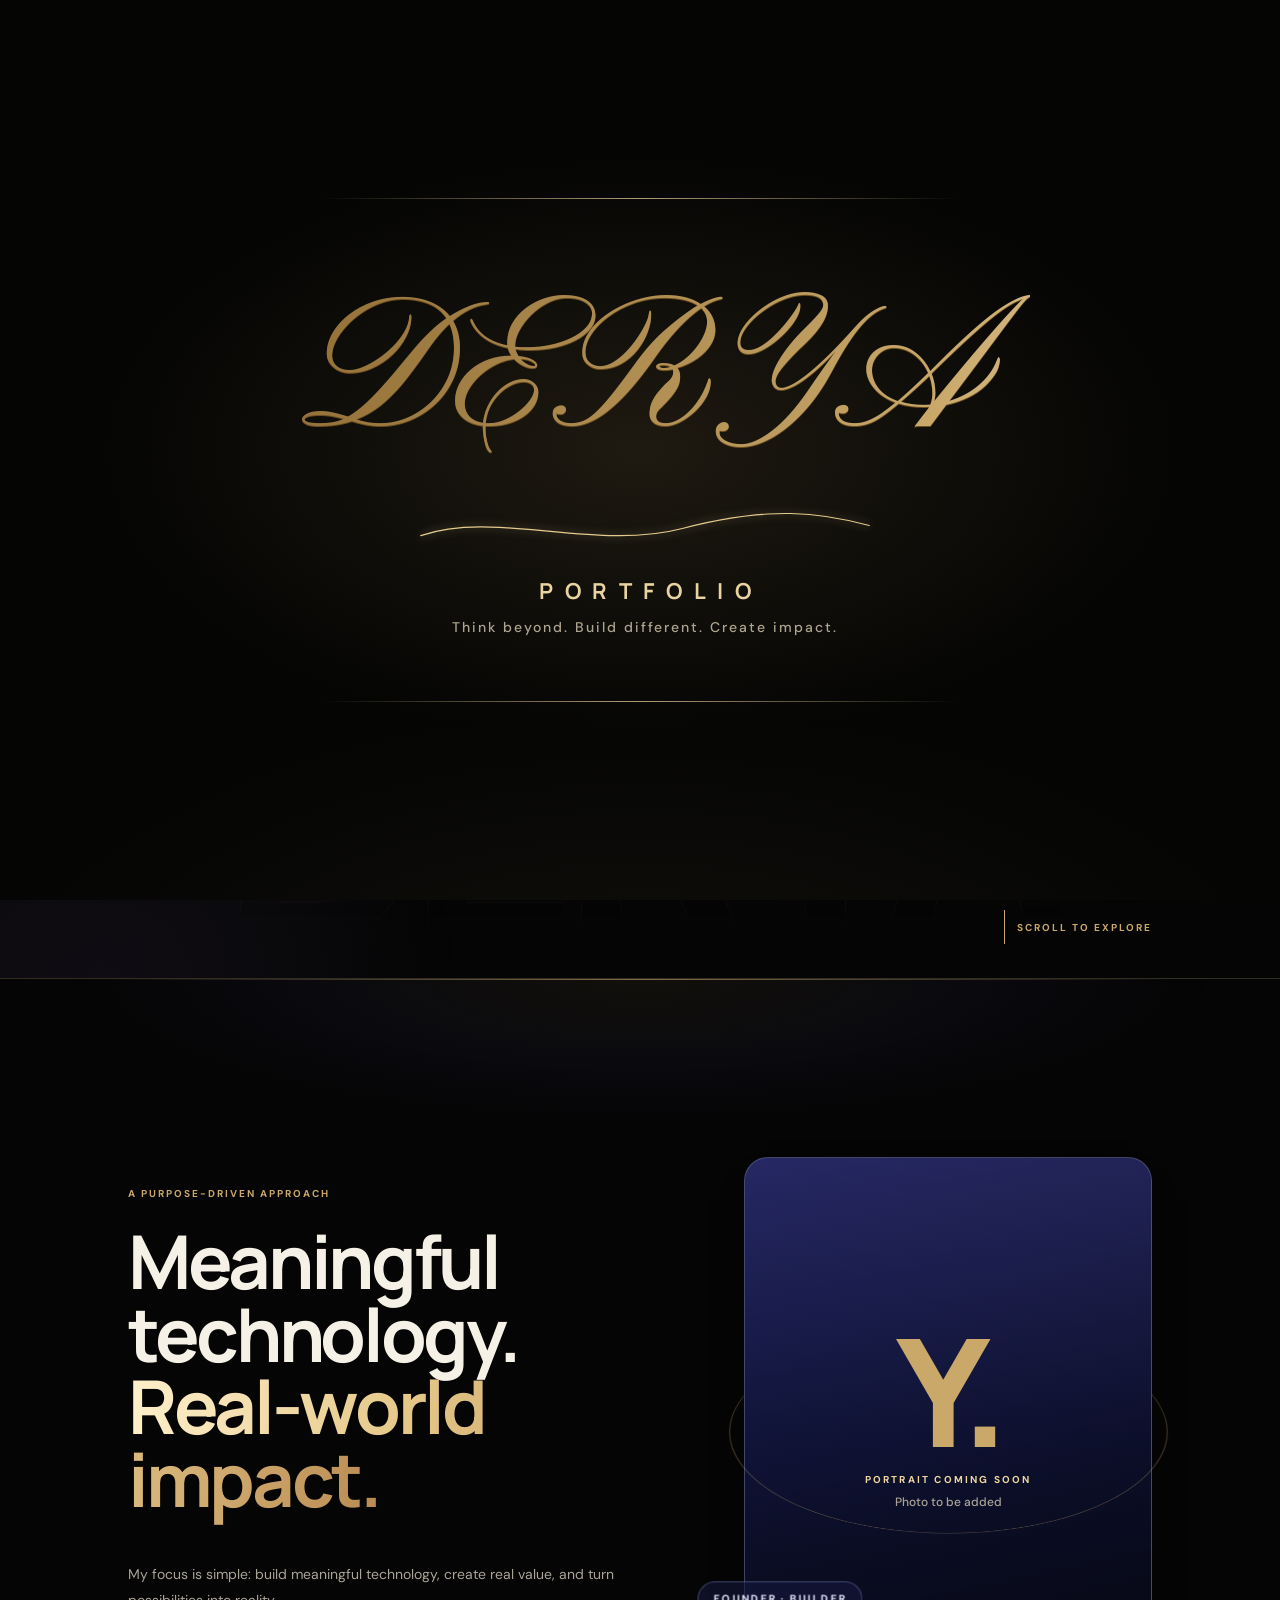
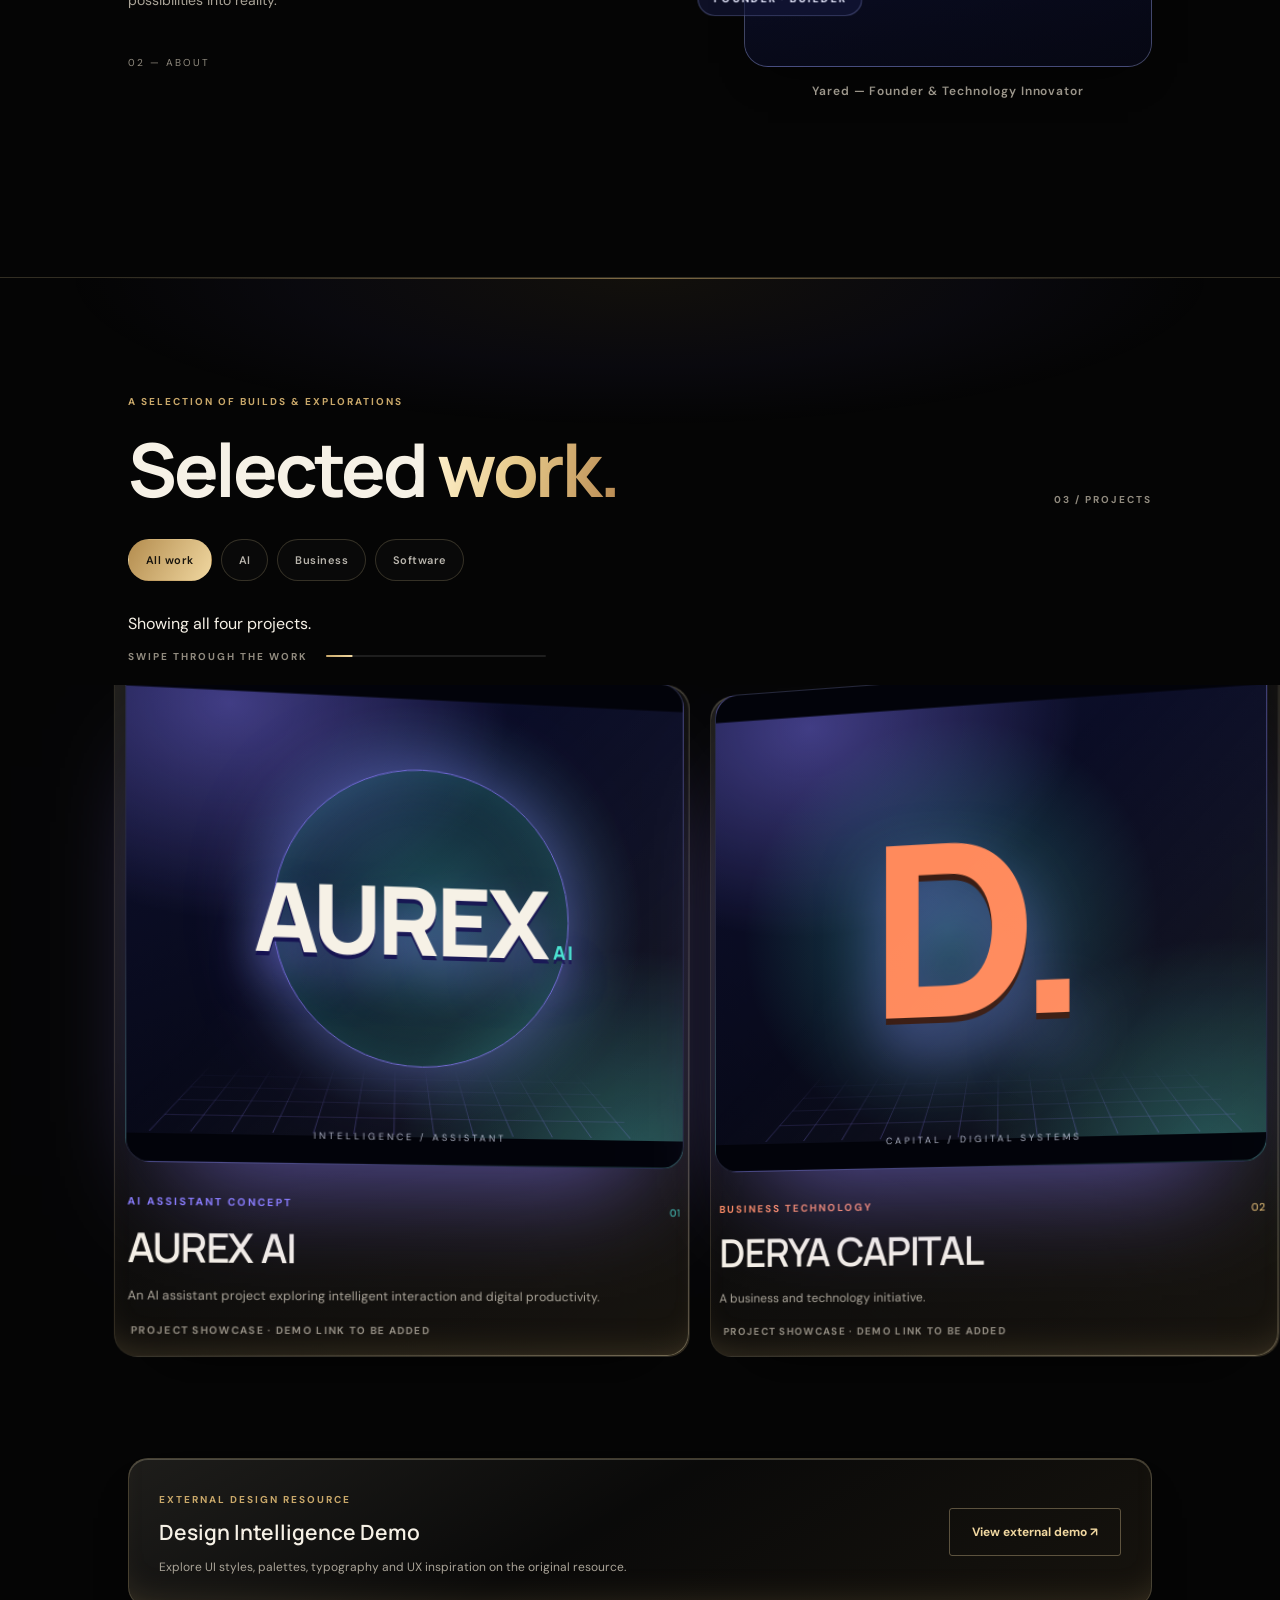
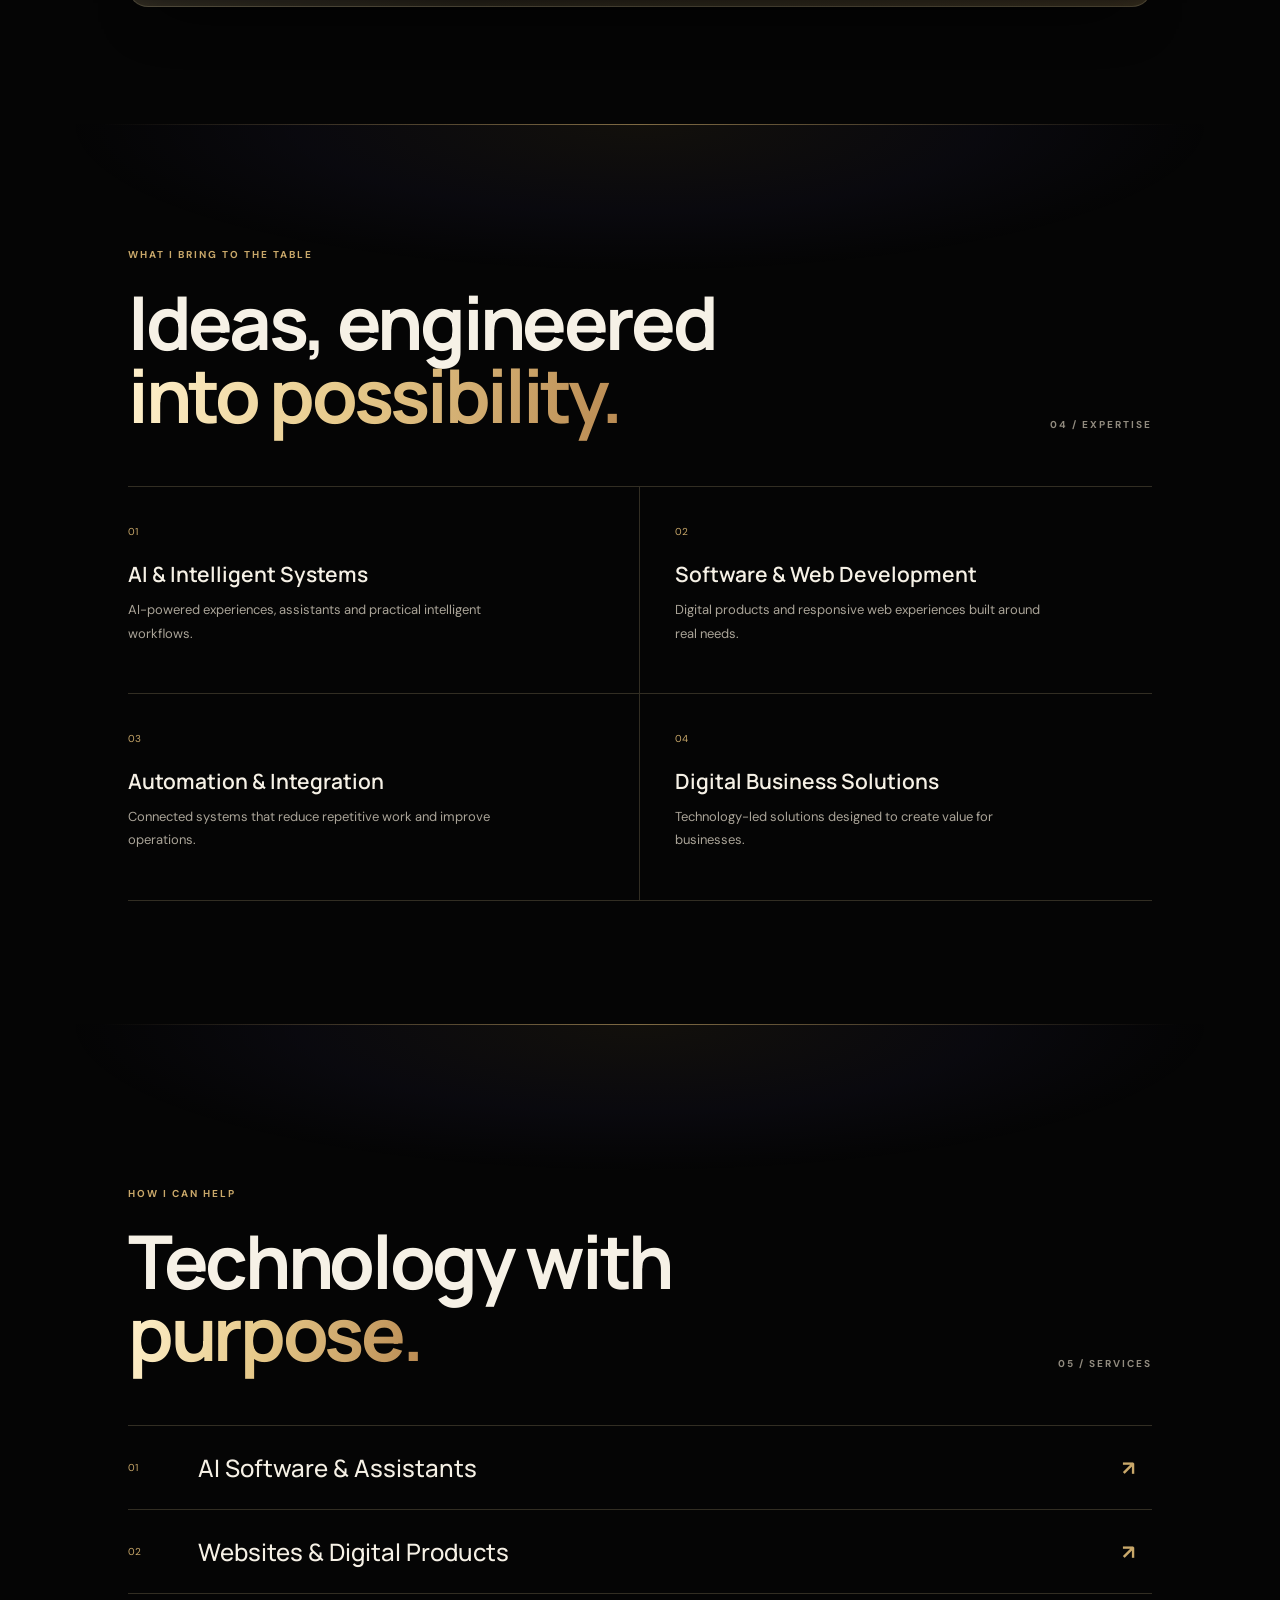
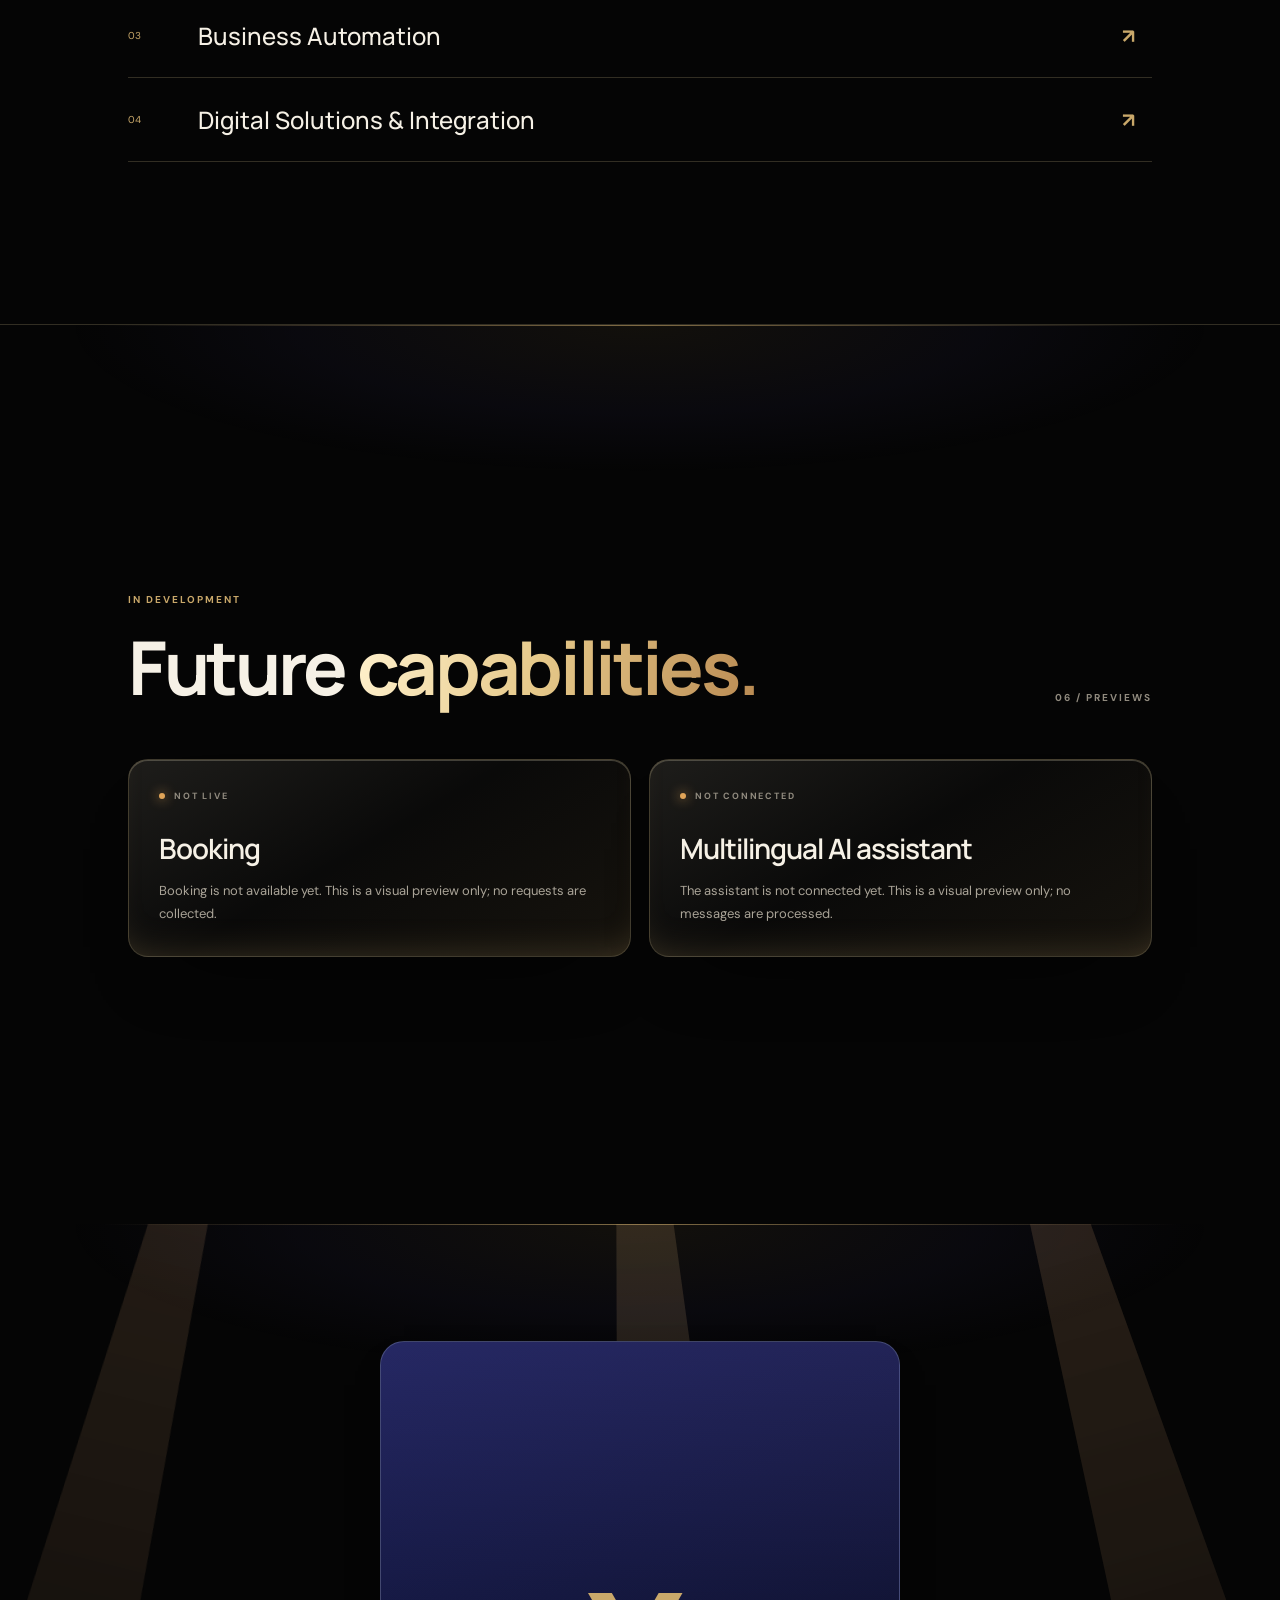
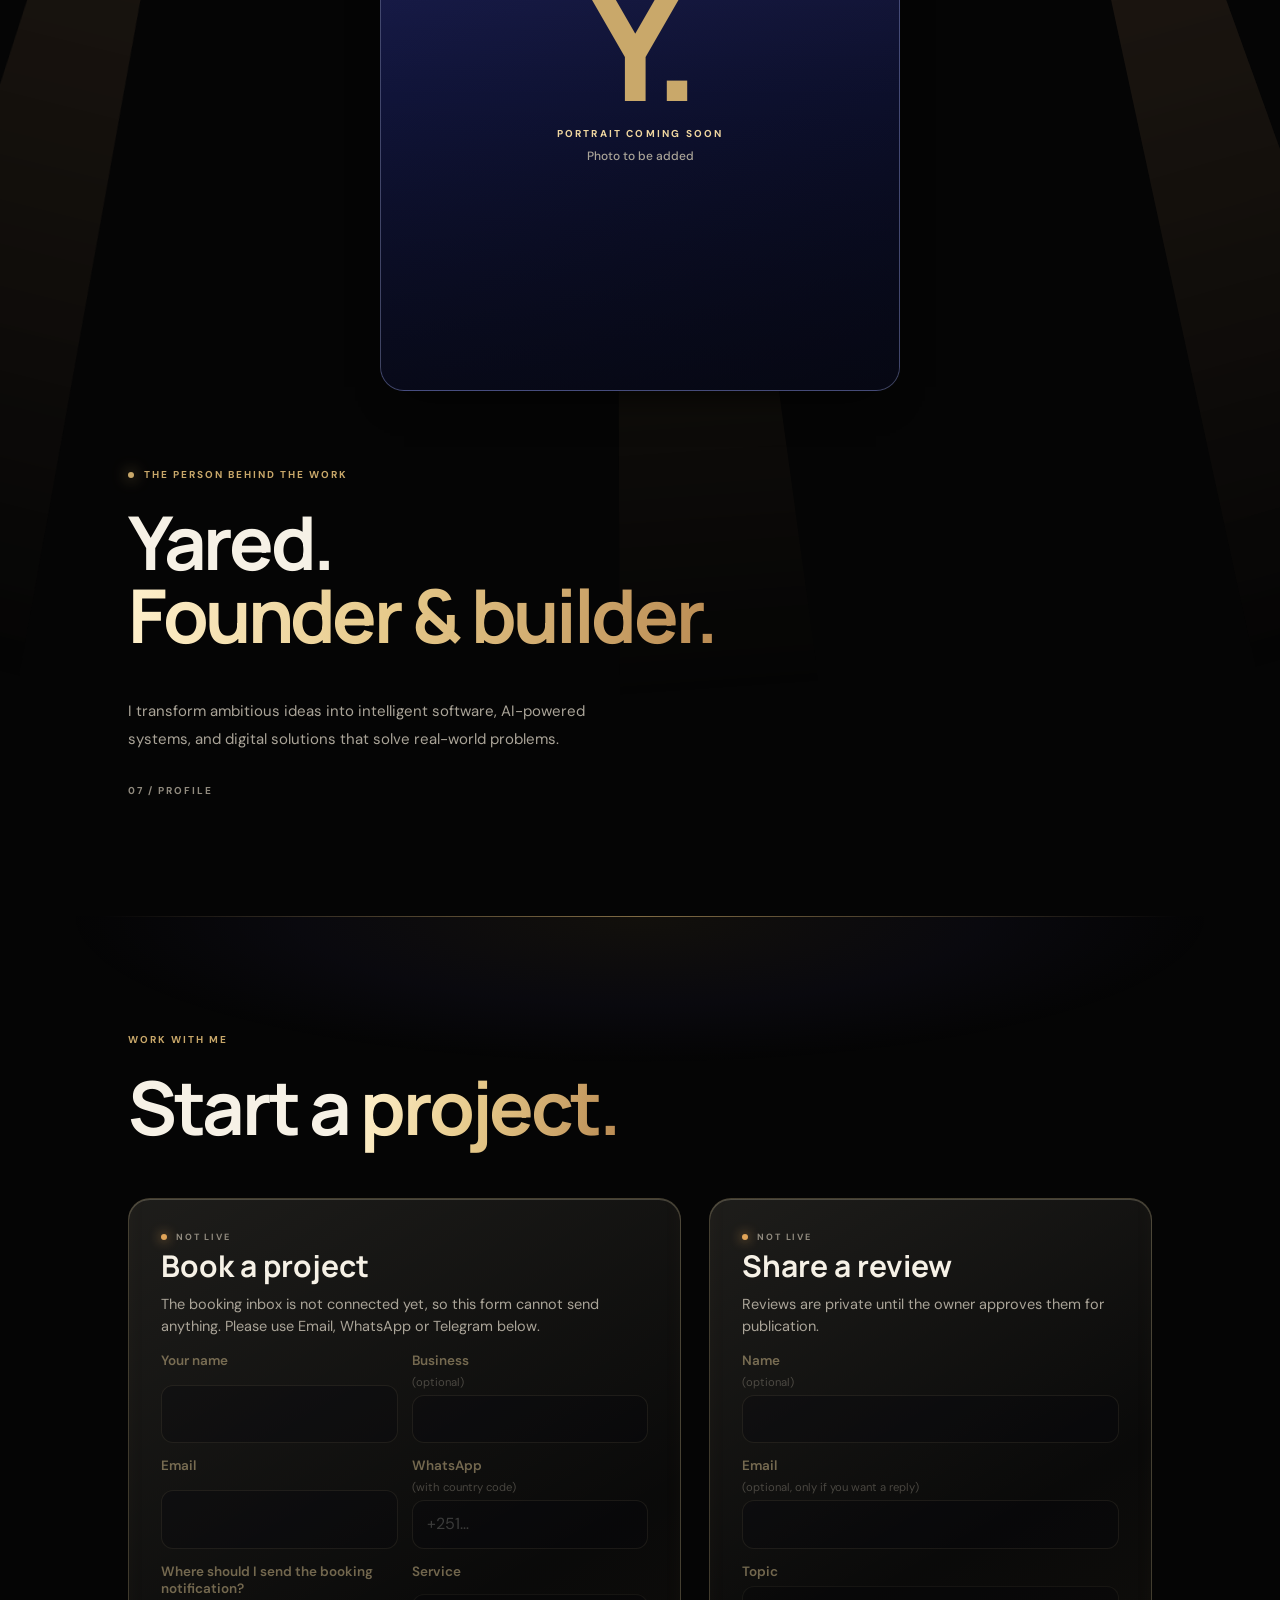
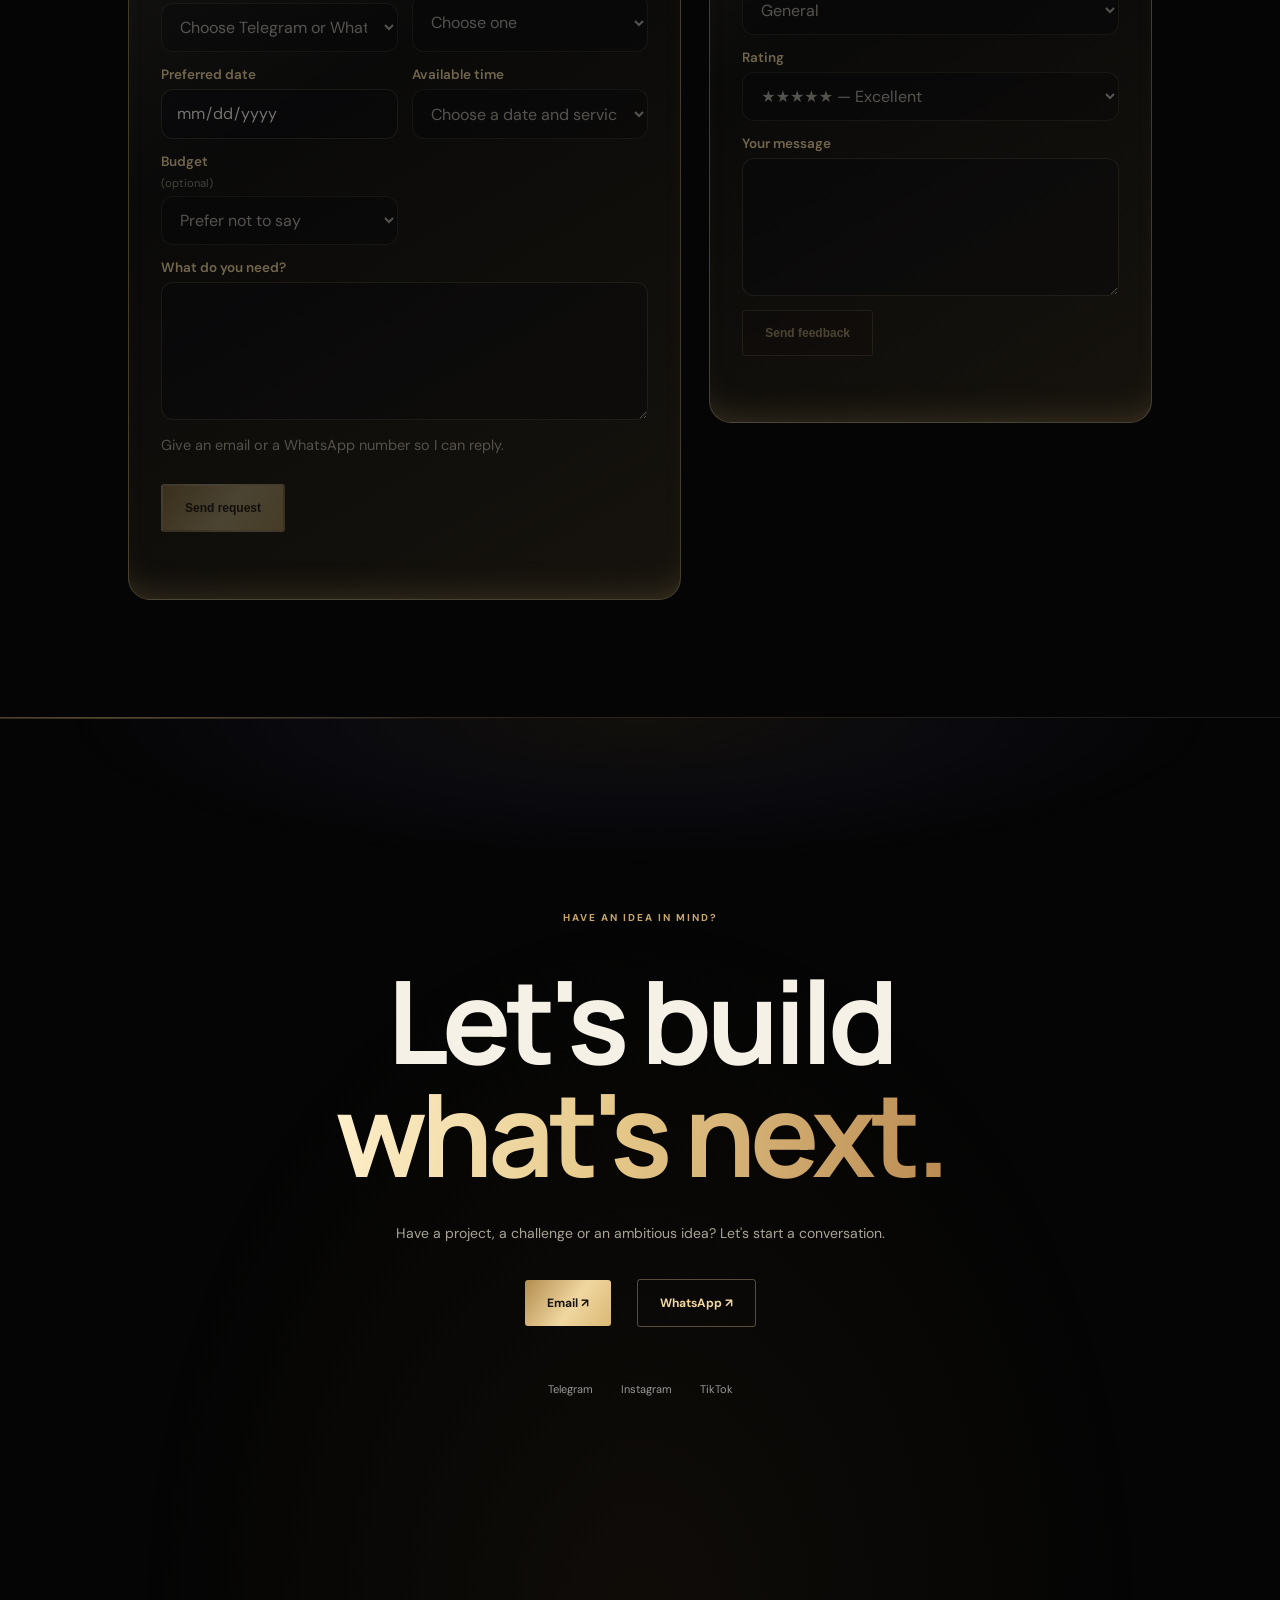
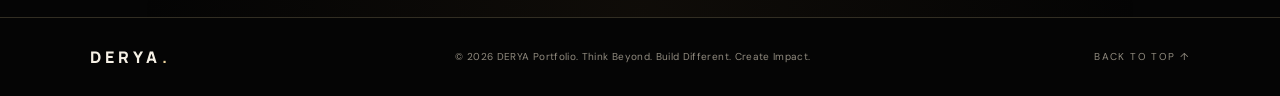
==== index.html @ 965686f6 "Add appointment date, available slot and review rating fields" ====
<!doctype html>
<html lang="en">
<head>
  <meta charset="utf-8"><meta name="viewport" content="width=device-width,initial-scale=1">
  <meta name="theme-color" content="#050504">
  <meta name="application-name" content="DERYA Portfolio"><meta name="apple-mobile-web-app-title" content="DERYA Portfolio">
  <meta name="color-scheme" content="dark">
  <meta property="og:type" content="website">
  <meta property="og:title" content="DERYA Portfolio"><meta property="og:site_name" content="DERYA Portfolio">
  <meta property="og:description" content="Building intelligent software, AI-powered systems and digital solutions.">
  <link rel="icon" href="data:image/svg+xml,%3Csvg xmlns='http://www.w3.org/2000/svg' viewBox='0 0 64 64'%3E%3Crect width='64' height='64' rx='12' fill='%2305060d'/%3E%3Ctext x='32' y='47' font-family='Georgia,serif' font-size='44' font-weight='700' text-anchor='middle' fill='%23c9a86a'%3ED%3C/text%3E%3C/svg%3E">
  <script>try{if(sessionStorage.getItem('yared-intro')==='1')document.documentElement.classList.add('intro-seen')}catch(e){}</script>
  <!-- Stage 7 intro: plays once per session, never under reduced motion, always removed by a 9.5s failsafe -->
  <script>try{var r=document.documentElement;if(!matchMedia('(prefers-reduced-motion: reduce)').matches&&sessionStorage.getItem('derya-s7-intro')!=='1'){r.classList.add('s7-intro');setTimeout(function(){r.classList.remove('s7-intro')},9500)}}catch(e){}</script>
  <script src="cms-boot.js"></script>
  <noscript><style>.s7-intro-el{display:none!important}html.s7-intro{overflow:auto!important}</style></noscript>
  <meta name="description" content="DERYA Portfolio — Founder & Technology Innovator. Building intelligent software, AI-powered systems and digital solutions.">
  <title>DERYA Portfolio</title>
  <link rel="preload" href="assets/fonts/pinyon-script-latin-400.woff2" as="font" type="font/woff2" crossorigin>
  <link rel="preconnect" href="https://fonts.googleapis.com"><link rel="preconnect" href="https://fonts.gstatic.com" crossorigin>
  <link href="https://fonts.googleapis.com/css2?family=DM+Sans:wght@400;500;600;700&family=Manrope:wght@400;500;600;700;800&display=swap" rel="stylesheet">
  <link rel="stylesheet" href="styles.css">
  <link rel="stylesheet" href="cinematic.css">
  <link rel="stylesheet" href="capabilities.css">
  <link rel="stylesheet" href="stage5.css">
  <link rel="stylesheet" href="stage6.css">
  <link rel="stylesheet" href="stage7.css">
  <link rel="stylesheet" href="stage8.css">
  <link rel="stylesheet" href="journey.css">
  <link rel="stylesheet" href="signature.css">
  <link rel="stylesheet" href="luxe-mobile.css">
</head>
<body>
  <a class="skip-link" href="#main">Skip to content</a>

  <!-- Signature intro (built and driven by stage7.js; styled in signature.css). Shows the DERYA name only. No visible controls. -->
  <div class="s7-intro-el" id="s7-intro" role="region" aria-label="DERYA Portfolio. Think beyond. Build different. Create impact." translate="no">
    <div class="sig-stage" aria-hidden="true">
      <i class="sig-rule sig-rule-top"></i>
      <p class="sig-name"><span>DERYA</span></p>
      <svg class="sig-flourish" viewBox="0 0 640 70" focusable="false"><path d="M8 44 C110 8 250 66 372 34 S566 12 632 30"></path></svg>
      <p class="sig-brand">PORTFOLIO</p>
      <p class="sig-tag">Think beyond. Build different. Create impact.</p>
      <i class="sig-rule sig-rule-bottom"></i>
    </div>
  </div>

  <div class="s7-ambient" aria-hidden="true"></div>
  <div class="ambient ambient-one"></div><div class="ambient ambient-two"></div>

  <div class="s7-rail" role="navigation" aria-label="Scenes">
    <a href="#home" data-scene="home"><span>Cover</span></a>
    <a href="#about" data-scene="about"><span>Introduction</span></a>
    <a href="#work" data-scene="work"><span>Selected work</span></a>
    <a href="#expertise" data-scene="expertise"><span>Capabilities</span></a>
    <a href="#profile" data-scene="profile"><span>Profile</span></a>
    <a href="#contact" data-scene="contact"><span>Contact</span></a>
  </div>

  <header class="topbar"><a class="wordmark" href="#home" aria-label="DERYA Portfolio home" translate="no">DERYA<span>.</span></a><nav id="nav"><a href="#about">About</a><a href="#work">Selected work</a><a href="#expertise">Expertise</a><a href="#services">Services</a></nav><a class="nav-cta" href="#contact">Let's talk <span>↗</span></a><button class="menu-toggle" id="menuToggle" aria-label="Toggle navigation" aria-expanded="false" aria-controls="nav">☰</button></header>
  <main id="main" tabindex="-1">

    <!-- Scene 1: cover -->
    <section class="hero section" id="home" data-scene="home">
      <div class="s7-hero-fx" aria-hidden="true">
        <div class="s7-bigword">DERYA</div>
        <div class="s7-obj o-cube"><div class="s7-cube"><i></i><i></i><i></i><i></i><i></i><i></i></div></div>
        <div class="s7-obj o-orb"><span></span></div>
        <div class="s7-obj o-torus"><div class="s7-torus"><b></b><b></b></div></div>
        <div class="s7-obj o-shard"><span></span></div>
        <div class="s7-obj o-slab"><span><em></em><em></em><em></em></span></div>
      </div>
      <div class="hero-copy"><p class="eyebrow"><i></i> <span data-cms="hero.eyebrow">INDEPENDENT TECHNOLOGY FOUNDER</span></p><h1><span data-cms="hero.line1">I BUILD THE FUTURE</span><br><span data-cms="hero.line2">THROUGH</span> <em data-cms="hero.line2_em">TECHNOLOGY.</em></h1><p class="hero-intro" data-cms="hero.intro">Founder, AI Software Developer, and Technology Innovator.</p><p class="hero-body" data-cms="hero.body">I transform ambitious ideas into intelligent software, AI-powered systems, and digital solutions that solve real-world problems.</p><div class="hero-actions"><a class="button button-gold" href="#work">Explore my work <span>↗</span></a><a class="text-link" href="#about">Discover my story <span>↓</span></a></div><div class="hero-signature" data-cms="hero.signature">THINK BEYOND. BUILD DIFFERENT. CREATE IMPACT.</div></div>
      <div class="portrait-wrap"><div class="portrait-orbit orbit-a"></div><div class="portrait-orbit orbit-b"></div><div class="portrait-orbit orbit-c" aria-hidden="true"></div><span class="depth-chip chip-b" aria-hidden="true">CREATE IMPACT.</span><div class="portrait-frame"><img data-cms-src="media.portrait_hero" src="assets/yared-portrait.jpg" alt="Portrait of Yared" width="800" height="1000" decoding="async" fetchpriority="high" onerror="this.style.display='none';this.parentElement.classList.add('portrait-pending')"><div class="portrait-placeholder"><span>Y.</span><small>PORTRAIT COMING SOON</small></div><div class="portrait-overlay"></div></div><span class="depth-chip chip-a" aria-hidden="true">BUILD DIFFERENT.</span><div class="portrait-label"><span>01 / THE FOUNDER</span><b>YARED</b></div><div class="floating-note">IDEAS INTO<br><strong>REALITY.</strong></div></div>
      <a class="scroll-cue" href="#about"><span></span> SCROLL TO EXPLORE</a>
    </section>

    <!-- Scene 2: personal introduction with portrait -->
    <section class="statement section s7-about" id="about" data-scene="about">
      <div class="s7-about-copy">
        <p class="eyebrow" data-cms="about.eyebrow">A PURPOSE-DRIVEN APPROACH</p><h2><span data-cms="about.heading">Meaningful technology.</span><br><em data-cms="about.heading_em">Real-world impact.</em></h2><div class="statement-bottom"><p data-cms="about.body">My focus is simple: build meaningful technology, create real value, and turn possibilities into reality.</p><span>02 — ABOUT</span></div>
      </div>
      <figure class="s7-figure s7-fig-b" data-s7-figure>
        <div class="s7-fig-stage">
          <span class="s7-fig-ring r1" aria-hidden="true"></span><span class="s7-fig-ring r2" aria-hidden="true"></span>
          <div class="s7-fig-card">
            <img data-cms-src="media.portrait_about" src="assets/yared-portrait.jpg" alt="Portrait of Yared" width="800" height="1000" loading="lazy" decoding="async" onerror="this.style.display='none';this.parentElement.classList.add('is-pending')">
            <div class="s7-pending"><b>Y.</b><small>PORTRAIT COMING SOON</small><span>Photo to be added</span></div>
            <i class="s7-sheen" aria-hidden="true"></i>
          </div>
          <span class="s7-fig-tag" aria-hidden="true">FOUNDER · BUILDER</span>
        </div>
        <figcaption>Yared — Founder &amp; Technology Innovator</figcaption>
      </figure>
    </section>

    <!-- Scenes 3 and 4: selected work as a cinematic reel -->
    <section class="work section" id="work" data-scene="work"><div class="section-heading"><div><p class="eyebrow">A SELECTION OF BUILDS & EXPLORATIONS</p><h2>Selected <em>work.</em></h2></div><span class="section-index">03 / PROJECTS</span></div>
    <div class="project-filters" role="group" aria-label="Filter projects" hidden>
      <button type="button" data-project-filter="all" aria-pressed="true">All work</button>
      <button type="button" data-project-filter="ai" aria-pressed="false">AI</button>
      <button type="button" data-project-filter="business" aria-pressed="false">Business</button>
      <button type="button" data-project-filter="software" aria-pressed="false">Software</button>
    </div>
    <p class="visually-hidden" id="project-filter-status" aria-live="polite">Showing all four projects.</p>
    <div class="s7-reel" id="s7-reel">
      <div class="s7-reel-sticky">
        <div class="s7-reel-meta" aria-hidden="true"><span class="s7-reel-hint"></span><span class="s7-reel-bar"><i></i></span></div>
        <div class="project-grid s7-reel-track">
      <article class="project-card project-featured" data-project-category="ai" data-accent="aurex" data-slug="aurex-ai"><div class="project-art art-aurex"><span class="s7-plane p1" aria-hidden="true"></span><span class="s7-plane p2" aria-hidden="true"></span><span class="art-orb"></span><span class="art-word">AUREX<span>AI</span></span><small>INTELLIGENCE / ASSISTANT</small></div><div class="project-meta"><div><span class="project-type">AI ASSISTANT CONCEPT</span><h3>AUREX AI</h3><p>An AI assistant project exploring intelligent interaction and digital productivity.</p></div><span class="project-number">01</span></div><span class="status-note">PROJECT SHOWCASE · DEMO LINK TO BE ADDED</span></article>
      <article class="project-card" data-project-category="business" data-accent="derya" data-slug="derya-capital"><div class="project-art art-derya"><span class="s7-plane p1" aria-hidden="true"></span><span class="s7-plane p2" aria-hidden="true"></span><span class="art-symbol">D.</span><small>CAPITAL / DIGITAL SYSTEMS</small></div><div class="project-meta"><div><span class="project-type">BUSINESS TECHNOLOGY</span><h3>DERYA CAPITAL</h3><p>A business and technology initiative.</p></div><span class="project-number">02</span></div><span class="status-note">PROJECT SHOWCASE · DEMO LINK TO BE ADDED</span></article>
      <article class="project-card" data-project-category="software" data-accent="rent" data-slug="rent-manager"><div class="project-art art-rent"><span class="s7-plane p1" aria-hidden="true"></span><span class="s7-plane p2" aria-hidden="true"></span><span class="rent-window">RENT<br><b>MANAGER</b><i>PROPERTY OPERATIONS</i></span></div><div class="project-meta"><div><span class="project-type">MANAGEMENT SOFTWARE</span><h3>Rent Manager</h3><p>A property-management software project.</p></div><span class="project-number">03</span></div><span class="status-note">PROJECT SHOWCASE · DEMO LINK TO BE ADDED</span></article>
      <article class="project-card" data-project-category="ai" data-accent="pulse" data-slug="derya-pulse-ai"><div class="project-art art-pulse"><span class="s7-plane p1" aria-hidden="true"></span><span class="s7-plane p2" aria-hidden="true"></span><span class="pulse-line">⌁</span><small>MARKET / ANALYTICS</small></div><div class="project-meta"><div><span class="project-type">TRADING TECHNOLOGY</span><h3>DERYA PULSE AI</h3><p>An AI-assisted trading technology project.</p></div><span class="project-number">04</span></div><span class="status-note">PROJECT SHOWCASE · DEMO LINK TO BE ADDED</span></article>
        </div>
      </div>
    </div>
    <div class="external-demo"><div><span class="project-type">EXTERNAL DESIGN RESOURCE</span><h3>Design Intelligence Demo</h3><p>Explore UI styles, palettes, typography and UX inspiration on the original resource.</p></div><a class="button button-outline" href="https://www.uupm.cc/#styles" target="_blank" rel="noopener noreferrer">View external demo ↗</a></div></section>

    <!-- Scene 5: technology and capabilities -->
    <section class="expertise section" id="expertise" data-scene="expertise"><div class="section-heading"><div><p class="eyebrow">WHAT I BRING TO THE TABLE</p><h2>Ideas, engineered<br><em>into possibility.</em></h2></div><span class="section-index">04 / EXPERTISE</span></div><div class="expertise-grid"><article><span>01</span><h3 data-cms="expertise.1_title">AI & Intelligent Systems</h3><p data-cms="expertise.1_desc">AI-powered experiences, assistants and practical intelligent workflows.</p></article><article><span>02</span><h3 data-cms="expertise.2_title">Software & Web Development</h3><p data-cms="expertise.2_desc">Digital products and responsive web experiences built around real needs.</p></article><article><span>03</span><h3 data-cms="expertise.3_title">Automation & Integration</h3><p data-cms="expertise.3_desc">Connected systems that reduce repetitive work and improve operations.</p></article><article><span>04</span><h3 data-cms="expertise.4_title">Digital Business Solutions</h3><p data-cms="expertise.4_desc">Technology-led solutions designed to create value for businesses.</p></article></div></section>
    <section class="services section" id="services" data-scene="services"><div class="section-heading"><div><p class="eyebrow">HOW I CAN HELP</p><h2>Technology with<br><em>purpose.</em></h2></div><span class="section-index">05 / SERVICES</span></div><div class="service-list"><div><span>01</span><h3 data-cms="services.1_title">AI Software & Assistants</h3><p class="s8-service-desc" data-cms="services.1_desc" hidden></p><b>↗</b></div><div><span>02</span><h3 data-cms="services.2_title">Websites & Digital Products</h3><p class="s8-service-desc" data-cms="services.2_desc" hidden></p><b>↗</b></div><div><span>03</span><h3 data-cms="services.3_title">Business Automation</h3><p class="s8-service-desc" data-cms="services.3_desc" hidden></p><b>↗</b></div><div><span>04</span><h3 data-cms="services.4_title">Digital Solutions & Integration</h3><p class="s8-service-desc" data-cms="services.4_desc" hidden></p><b>↗</b></div></div></section>
    <section class="capability-previews section" aria-labelledby="capability-heading" data-scene="previews">
      <div class="section-heading">
        <div><p class="eyebrow">IN DEVELOPMENT</p><h2 id="capability-heading">Future <em>capabilities.</em></h2></div>
        <span class="section-index">06 / PREVIEWS</span>
      </div>
      <div class="capability-grid">
        <article class="capability-card" aria-labelledby="booking-preview-title">
          <p class="capability-status"><span aria-hidden="true"></span> NOT LIVE</p>
          <h3 id="booking-preview-title">Booking</h3>
          <p>Booking is not available yet. This is a visual preview only; no requests are collected.</p>
        </article>
        <article class="capability-card" aria-labelledby="assistant-preview-title">
          <p class="capability-status"><span aria-hidden="true"></span> NOT CONNECTED</p>
          <h3 id="assistant-preview-title">Multilingual AI assistant</h3>
          <p>The assistant is not connected yet. This is a visual preview only; no messages are processed.</p>
        </article>
      </div>
    </section>

    <!-- Scene 6: profile scene -->
    <section class="s7-profile section" id="profile" aria-labelledby="profile-heading" data-scene="profile">
      <div class="s7-profile-bg" aria-hidden="true"><span class="s7-beam b1"></span><span class="s7-beam b2"></span><span class="s7-beam b3"></span></div>
      <figure class="s7-figure s7-fig-c" data-s7-figure>
        <div class="s7-fig-stage">
          <div class="s7-fig-card">
            <img data-cms-src="media.portrait_profile" src="assets/yared-portrait.jpg" alt="Portrait of Yared" width="800" height="1000" loading="lazy" decoding="async" onerror="this.style.display='none';this.parentElement.classList.add('is-pending')">
            <div class="s7-pending"><b>Y.</b><small>PORTRAIT COMING SOON</small><span>Photo to be added</span></div>
            <i class="s7-sheen" aria-hidden="true"></i>
          </div>
        </div>
      </figure>
      <div class="s7-profile-copy">
        <p class="eyebrow"><i></i> <span data-cms="profile.eyebrow">THE PERSON BEHIND THE WORK</span></p>
        <h2 id="profile-heading"><span data-cms="profile.heading">Yared.</span><br><em data-cms="profile.heading_em">Founder &amp; builder.</em></h2>
        <p data-cms="profile.body">I transform ambitious ideas into intelligent software, AI-powered systems, and digital solutions that solve real-world problems.</p>
        <span class="section-index">07 / PROFILE</span>
      </div>
    </section>

    <!-- Booking + private feedback. Forms stay disabled and labelled NOT LIVE until config.js is filled in and the
         functions answer a health check (cms-public.js). They never claim anything the server has not confirmed. -->
    <section class="s8-forms section" id="book" aria-labelledby="s8-book-title">
      <div class="section-heading"><div><p class="eyebrow">WORK WITH ME</p><h2 id="s8-book-title">Start a <em>project.</em></h2></div></div>
      <div class="s8-grid">
        <form class="s8-card" id="s8-booking" novalidate aria-labelledby="s8-booking-h">
          <p class="capability-status s8-state" data-s8-state><span aria-hidden="true"></span> NOT LIVE</p>
          <h3 id="s8-booking-h">Book a project</h3>
          <p class="s8-note" data-s8-note>The booking inbox is not connected yet, so this form cannot send anything. Please use Email, WhatsApp or Telegram below.</p>
          <fieldset class="s8-fields" data-s8-fields disabled>
            <label>Your name<input name="name" autocomplete="name" maxlength="100" required></label>
            <label>Business <small>(optional)</small><input name="business" autocomplete="organization" maxlength="120"></label>
            <label>Email<input name="email" type="email" autocomplete="email" maxlength="254" inputmode="email"></label>
            <label>WhatsApp <small>(with country code)</small><input name="whatsapp" type="tel" autocomplete="tel" maxlength="24" placeholder="+251…" inputmode="tel"></label>
            <label>Where should I send the booking notification?<select name="delivery_channel" required>
              <option value="">Choose Telegram or WhatsApp</option><option value="telegram">Telegram — send to my Telegram inbox</option>
              <option value="whatsapp">WhatsApp — send to my WhatsApp inbox</option></select></label>
            <label>Service<select name="service" required>
              <option value="">Choose one</option><option value="website">Website / digital product</option>
              <option value="ai-assistant">AI software / assistant</option><option value="automation">Business automation</option>
              <option value="software">Software / integration</option><option value="other">Something else</option></select></label>
            <label>Preferred date<input name="slot_date" type="date" min="${new Date().toISOString().slice(0,10)}" required></label>
            <label>Available time<select name="slot_id" required><option value="">Choose a date and service first</option></select></label>
            <label>Budget <small>(optional)</small><select name="budget"><option value="">Prefer not to say</option>
              <option value="under-500">Under $500</option><option value="500-1500">$500–1,500</option>
              <option value="1500-5000">$1,500–5,000</option><option value="5000-plus">$5,000+</option><option value="unsure">Not sure yet</option></select></label>
            <label class="s8-wide">What do you need?<textarea name="description" rows="5" maxlength="2000" required></textarea></label>
            <div class="s8-hp" aria-hidden="true"><label>Leave this empty<input name="website" tabindex="-1" autocomplete="off"></label></div>
            <p class="s8-hint s8-wide">Give an email or a WhatsApp number so I can reply.</p>
            <button class="button button-gold s8-submit" type="submit">Send request</button>
          </fieldset>
          <p class="s8-status" role="status" aria-live="polite" data-s8-status></p>
        </form>
        <form class="s8-card" id="s8-feedback" novalidate aria-labelledby="s8-feedback-h">
          <p class="capability-status s8-state" data-s8-state><span aria-hidden="true"></span> NOT LIVE</p>
          <h3 id="s8-feedback-h">Share a review</h3>
          <p class="s8-note" data-s8-note>Reviews are private until the owner approves them for publication.</p>
          <fieldset class="s8-fields" data-s8-fields disabled>
            <label>Name <small>(optional)</small><input name="name" autocomplete="name" maxlength="80"></label>
            <label>Email <small>(optional, only if you want a reply)</small><input name="email" type="email" autocomplete="email" maxlength="254" inputmode="email"></label>
            <label>Topic<select name="category" required><option value="general">General</option><option value="design">Design</option>
              <option value="bug">Something is broken</option><option value="idea">An idea</option><option value="praise">Kind words</option><option value="other">Other</option></select></label>
            <label>Rating<select name="rating" required><option value="5">★★★★★ — Excellent</option><option value="4">★★★★☆ — Very good</option><option value="3">★★★☆☆ — Good</option><option value="2">★★☆☆☆ — Fair</option><option value="1">★☆☆☆☆ — Poor</option></select></label>
            <label class="s8-wide">Your message<textarea name="message" rows="5" maxlength="2000" required></textarea></label>
            <div class="s8-hp" aria-hidden="true"><label>Leave this empty<input name="website" tabindex="-1" autocomplete="off"></label></div>
            <button class="button button-outline s8-submit" type="submit">Send feedback</button>
          </fieldset>
          <p class="s8-status" role="status" aria-live="polite" data-s8-status></p>
        </form>
      </div>
    </section>

    <!-- Scene 7: closing -->
    <section class="contact section" id="contact" data-scene="contact"><p class="eyebrow" data-cms="contact.eyebrow">HAVE AN IDEA IN MIND?</p><h2><span data-cms="contact.heading">Let's build</span><br><em data-cms="contact.heading_em">what's next.</em></h2><p data-cms="contact.body">Have a project, a challenge or an ambitious idea? Let's start a conversation.</p><div class="contact-actions"><a class="button button-gold" href="mailto:yed024691@gmail.com" data-cms-href="contact.email" data-contact="email">Email ↗</a><a class="button button-outline" href="https://wa.me/251902389561" data-cms-href="contact.whatsapp" data-contact="whatsapp" target="_blank" rel="noopener noreferrer">WhatsApp ↗</a></div><div class="social-links"><a href="https://t.me/Deryacapital" data-cms-href="contact.telegram" data-contact="telegram" target="_blank" rel="noopener">Telegram</a><a href="https://instagram.com/Derya_Capital" data-cms-href="contact.instagram" data-contact="instagram" target="_blank" rel="noopener">Instagram</a><a href="https://www.tiktok.com/@derya_capital444" data-cms-href="contact.tiktok" data-contact="tiktok" target="_blank" rel="noopener">TikTok</a></div></section>
  </main>
  <footer><a class="wordmark" href="#home" aria-label="DERYA Portfolio home" translate="no">DERYA<span>.</span></a><span>© <span id="year"></span> <span translate="no">DERYA Portfolio</span>. Think Beyond. Build Different. Create Impact.</span><a href="#home">BACK TO TOP ↑</a></footer>
  <script>window.__S6_PALETTE=[{c:'236,232,255',m:'138,125,255',e:'110,96,255'},{c:'225,255,250',m:'70,227,209',e:'30,170,160'},{c:'255,238,226',m:'255,138,92',e:'220,90,60'}];</script>
  <script src="app.js"></script>
  <script src="cinematic.js"></script>
  <script src="stage5.js"></script>
  <script src="stage6.js"></script>
  <script src="stage7.js"></script>
  <script src="config.js"></script>
  <script src="cms-public.js"></script>
</body></html>
---- styles.css ----
:root{--bg:#08090b;--panel:#101114;--gold:#c9a86a;--gold2:#f0d7a0;--muted:#96969a;--line:rgba(221,190,133,.19);--white:#f4f1eb}*{box-sizing:border-box}html{scroll-behavior:smooth}body{margin:0;background:var(--bg);color:var(--white);font-family:'DM Sans',sans-serif;overflow-x:hidden}a{color:inherit;text-decoration:none}.intro-screen{position:fixed;inset:0;background:#08090b;z-index:20;display:flex;align-items:center;justify-content:center;flex-direction:column;gap:18px;animation:introOut .8s ease 1.8s forwards}.intro-mark{font:800 76px Manrope;color:var(--gold);letter-spacing:-8px}.intro-line{width:120px;height:1px;background:linear-gradient(90deg,transparent,var(--gold),transparent);animation:lineIn 1s ease}.intro-caption,.eyebrow,.section-index,.project-type,.status-note,.scroll-cue{font-size:10px;letter-spacing:2px;color:var(--gold);font-weight:700}.ambient{position:absolute;width:500px;height:500px;border-radius:50%;filter:blur(130px);opacity:.09;pointer-events:none}.ambient-one{background:#a77c39;top:120px;right:-200px}.ambient-two{background:#66508b;top:1300px;left:-250px}.topbar{height:86px;padding:0 7vw;display:flex;align-items:center;justify-content:space-between;border-bottom:1px solid rgba(255,255,255,.07);position:relative;z-index:5;background:rgba(8,9,11,.7);backdrop-filter:blur(18px)}.wordmark{font:800 32px Manrope;letter-spacing:-3px}.wordmark span{color:var(--gold)}nav{display:flex;gap:36px}nav a,.nav-cta,.text-link{font-size:12px;color:#c7c4bd;transition:.25s}nav a:hover,.social-links a:hover{color:var(--gold2)}.nav-cta{border:1px solid var(--line);padding:12px 18px;border-radius:30px}.nav-cta span{color:var(--gold);margin-left:12px}.menu-toggle{display:none;background:none;border:0;color:var(--gold);font-size:23px}.section{padding:125px 10vw;position:relative}.hero{min-height:690px;display:grid;grid-template-columns:1.1fr .9fr;align-items:center;padding-top:90px;padding-bottom:120px}.eyebrow{display:flex;align-items:center;gap:10px}.eyebrow i{width:6px;height:6px;border-radius:50%;background:var(--gold);box-shadow:0 0 15px var(--gold)}h1,h2,h3,p{margin-top:0}h1,h2{font-family:Manrope,sans-serif;letter-spacing:-.065em}h1{font-size:clamp(42px,5.4vw,78px);line-height:1.04;margin:27px 0}.hero h1 em,h2 em{font-style:normal;color:var(--gold2)}.hero-intro{font-size:17px;font-weight:600;line-height:1.6;max-width:520px}.hero-body,.statement-bottom p,.project-meta p,.external-demo p,.contact>p:not(.eyebrow){color:var(--muted);font-size:14px;line-height:1.9;max-width:500px}.hero-actions,.contact-actions{display:flex;align-items:center;gap:26px;margin-top:32px}.button{display:inline-flex;align-items:center;justify-content:center;gap:24px;padding:15px 22px;border-radius:3px;font-size:12px;font-weight:700;transition:transform .25s,background .25s}.button:hover{transform:translateY(-3px)}.button-gold{background:linear-gradient(120deg,#b38b4d,#ead39c);color:#17130c}.button-outline{border:1px solid var(--line);color:var(--gold2)}.text-link span{color:var(--gold);padding-left:10px}.hero-signature{font-size:9px;letter-spacing:2px;color:#777;margin-top:65px}.portrait-wrap{height:510px;position:relative;display:flex;align-items:center;justify-content:center}.portrait-frame{width:min(78%,370px);height:450px;position:relative;border:1px solid rgba(220,190,130,.5);padding:9px;transform:rotate(2deg);background:linear-gradient(145deg,rgba(214,177,111,.2),rgba(255,255,255,.01));box-shadow:0 35px 100px #000}.portrait-frame img{width:100%;height:100%;object-fit:cover;object-position:center 28%;filter:saturate(.78) contrast(1.04)}.portrait-overlay{position:absolute;inset:9px;background:linear-gradient(0deg,rgba(5,6,8,.55),transparent 50%,rgba(211,173,102,.08));pointer-events:none}.portrait-placeholder{display:none;position:absolute;inset:9px;background:radial-gradient(ellipse at 50% 35%,#443a2a,#111214 65%);align-items:center;justify-content:center;flex-direction:column}.portrait-placeholder span{font:800 120px Manrope;color:var(--gold)}.portrait-placeholder small{font-size:9px;letter-spacing:2px;color:#aaa}.portrait-pending .portrait-placeholder{display:flex}.portrait-orbit{position:absolute;border:1px solid var(--line);border-radius:50%;transform:rotate(-25deg)}.orbit-a{width:440px;height:490px}.orbit-b{width:490px;height:410px;transform:rotate(35deg);border-color:rgba(255,255,255,.07)}.portrait-label{position:absolute;bottom:10px;left:3%;display:flex;flex-direction:column;gap:5px}.portrait-label span{font-size:9px;letter-spacing:2px;color:var(--gold)}.portrait-label b{font:700 22px Manrope;letter-spacing:5px}.floating-note{position:absolute;right:0;top:80px;padding:17px 20px;border:1px solid var(--line);background:rgba(15,16,18,.75);backdrop-filter:blur(12px);font-size:10px;letter-spacing:2px;line-height:1.7;color:#aaa}.floating-note strong{color:var(--gold2);font-size:14px}.scroll-cue{position:absolute;bottom:35px;left:10vw;display:flex;align-items:center;gap:12px}.scroll-cue span{height:34px;width:1px;background:var(--gold)}.statement{border-top:1px solid var(--line);border-bottom:1px solid var(--line);background:linear-gradient(100deg,rgba(180,137,69,.07),transparent 55%)}h2{font-size:clamp(40px,5vw,68px);line-height:1.08;margin:25px 0 45px}.statement-bottom{display:flex;align-items:end;justify-content:space-between}.statement-bottom p{max-width:520px}.statement-bottom span,.section-index{font-size:9px;letter-spacing:2px;color:#777}.section-heading{display:flex;align-items:end;justify-content:space-between;margin-bottom:55px}.section-heading h2{margin-bottom:0}.expertise-grid{display:grid;grid-template-columns:repeat(2,1fr);border-top:1px solid var(--line)}.expertise-grid article{padding:32px 30px 35px 0;border-bottom:1px solid var(--line)}.expertise-grid article:nth-child(odd){border-right:1px solid var(--line)}.expertise-grid article:nth-child(even){padding-left:35px}.expertise-grid article>span,.project-number,.service-list>div>span{font-size:10px;color:var(--gold)}.expertise-grid h3,.project-meta h3,.external-demo h3{font:600 21px Manrope;margin:20px 0 10px}.expertise-grid p{color:var(--muted);font-size:13px;line-height:1.8;max-width:380px}.work{background:#0b0c0f}.project-grid{display:grid;grid-template-columns:1fr 1fr;gap:48px 22px}.project-card{min-width:0}.project-art{height:260px;position:relative;overflow:hidden;display:flex;align-items:center;justify-content:center;border:1px solid rgba(255,255,255,.07);background:#121316}.project-art:after{content:"";position:absolute;inset:0;background:linear-gradient(135deg,transparent,rgba(204,169,104,.08));pointer-events:none}.art-aurex{background:radial-gradient(ellipse at 50% 45%,#55452a,#141416 56%,#0b0c0e)}.art-orb{width:140px;height:140px;border-radius:50%;border:1px solid #c7a66a;box-shadow:0 0 55px #b68b4c55,inset 0 0 35px #c7a66a22;position:absolute}.art-word{font:800 49px Manrope;letter-spacing:-4px;z-index:1}.art-word span{color:var(--gold);font-size:18px;letter-spacing:2px;margin-left:7px}.project-art small{position:absolute;bottom:20px;font-size:8px;letter-spacing:3px;color:#b9a37d}.art-derya{background:linear-gradient(145deg,#171719,#272117)}.art-symbol{font:800 100px Manrope;color:var(--gold);letter-spacing:-12px;text-shadow:0 0 50px #b58d4d55}.art-rent{background:linear-gradient(135deg,#17201f,#111416)}.rent-window{border:1px solid #8b9b8c66;padding:28px 40px;font:500 12px Manrope;letter-spacing:5px;color:#b6c6b7;line-height:1.5}.rent-window b{font-size:25px;letter-spacing:1px;color:#e1e9df}.rent-window i{display:block;font:8px 'DM Sans';letter-spacing:2px;margin-top:12px;color:#829185}.art-pulse{background:radial-gradient(ellipse at 50% 60%,#25233c,#101015 65%)}.pulse-line{font:150px Manrope;color:#a99ad9;text-shadow:0 0 45px #9d8bdc88;transform:rotate(-10deg)}.project-meta{display:flex;justify-content:space-between;padding:22px 0 10px}.project-meta h3{margin:8px 0}.project-meta p{font-size:12px;margin-bottom:0;max-width:390px}.project-type{font-size:8px;color:#a99369}.project-number{padding-top:12px}.status-note{font-size:8px;color:#777;letter-spacing:1.3px}.external-demo{margin-top:75px;padding:28px 30px;border:1px solid var(--line);display:flex;align-items:center;justify-content:space-between;background:linear-gradient(100deg,#17140f,#101114)}.external-demo h3{margin:10px 0}.external-demo p{font-size:12px;margin:0}.service-list{border-top:1px solid var(--line)}.service-list>div{display:grid;grid-template-columns:70px 1fr 30px;align-items:center;padding:25px 0;border-bottom:1px solid var(--line);transition:padding .25s}.service-list>div:hover{padding-left:12px}.service-list h3{font:500 clamp(17px,2vw,24px) Manrope;margin:0}.service-list b{color:var(--gold);font-size:20px}.contact{text-align:center;background:radial-gradient(ellipse at 50% 100%,#3c2c1730,transparent 55%);padding-top:145px;padding-bottom:130px}.contact .eyebrow{justify-content:center}.contact h2{font-size:clamp(54px,8vw,100px);margin:30px 0}.contact>p:not(.eyebrow){margin:0 auto}.contact-actions{justify-content:center}.social-links{display:flex;justify-content:center;gap:28px;margin-top:55px}.social-links a{font-size:11px;color:#999}footer{border-top:1px solid var(--line);padding:28px 7vw;display:flex;align-items:center;justify-content:space-between}footer>span,footer>a:last-child{font-size:8px;letter-spacing:1.4px;color:#777}footer .wordmark{font-size:25px}@keyframes introOut{to{opacity:0;visibility:hidden}}@keyframes lineIn{from{width:0}to{width:120px}}@media(max-width:900px){.section{padding:90px 7vw}.topbar{padding:0 7vw}nav{gap:18px}.hero{padding-top:65px;grid-template-columns:1fr .8fr}.portrait-wrap{height:420px}.portrait-frame{height:360px}.orbit-a{width:350px;height:390px}.orbit-b{width:380px;height:330px}.floating-note{right:-10px}.scroll-cue{left:7vw}}@media(max-width:650px){.topbar{height:70px}.menu-toggle{display:block}nav{display:none;position:absolute;top:69px;left:0;right:0;padding:22px 7vw;background:#0c0d10;border-bottom:1px solid var(--line);flex-direction:column;gap:22px}nav.open{display:flex}.nav-cta{margin-left:auto;margin-right:18px;padding:10px 13px}.hero{display:flex;flex-direction:column;align-items:stretch;padding-top:75px;padding-bottom:105px;gap:35px}.hero h1{font-size:clamp(42px,11vw,65px)}.hero-intro{font-size:15px}.hero-signature{margin-top:40px;font-size:8px}.portrait-wrap{height:390px;margin:0 5px}.portrait-frame{height:350px;width:72%}.orbit-a{width:320px;height:370px}.orbit-b{width:340px;height:320px}.floating-note{right:0;top:45px}.portrait-label{left:0;bottom:0}.scroll-cue{bottom:25px}.section{padding:85px 7vw}.statement-bottom,.section-heading,.external-demo{align-items:flex-start;flex-direction:column;gap:20px}.statement-bottom span{margin-top:10px}.expertise-grid{grid-template-columns:1fr}.expertise-grid article:nth-child(odd){border-right:0}.expertise-grid article:nth-child(even){padding-left:0}.project-grid{grid-template-columns:1fr;gap:35px}.project-art{height:230px}.external-demo{padding:24px}.service-list>div{grid-template-columns:42px 1fr 20px}.contact-actions{flex-direction:column;gap:14px}.contact-actions .button{width:100%;max-width:280px}.social-links{flex-wrap:wrap;gap:18px}footer{padding:25px 7vw;gap:15px;flex-wrap:wrap}footer>span{order:3;width:100%;line-height:1.8}}@media(prefers-reduced-motion:reduce){*,*:before,*:after{scroll-behavior:auto!important;animation-duration:.01ms!important;transition-duration:.01ms!important}}
/* Reveal-on-scroll motion */
.reveal{opacity:0;transform:translateY(22px);transition:opacity .75s ease,transform .75s cubic-bezier(.2,.7,.2,1)}.reveal.is-visible{opacity:1;transform:translateY(0)}
---- cinematic.css ----
/* ==========================================================================
   cinematic.css — enhancement layer
   Loaded AFTER styles.css. It never edits the foundation rules; it only
   refines them (same selectors, later in source order) and adds new ones.
   Delete this file and its <link> to return to the foundation look exactly.
   ========================================================================== */

:root {
  --ease: cubic-bezier(.2, .7, .2, 1);
  --t0: 2s;               /* when the hero sequence starts (after the intro) */
  --muted-2: #8c8c90;     /* higher-contrast replacement for #777 micro text */
  color-scheme: dark;
}
html.intro-seen,
html.intro-skip { --t0: .1s; }

html { scroll-padding-top: 84px; }
::selection { background: rgba(201, 168, 106, .35); color: #fff; }
a, button { -webkit-tap-highlight-color: transparent; }
main:focus { outline: none; }

:focus-visible {
  outline: 2px solid var(--gold2);
  outline-offset: 4px;
  border-radius: 2px;
}

/* ---------- Accessibility: skip link ---------- */
.skip-link {
  position: absolute; left: 16px; top: -64px; z-index: 50;
  padding: 10px 16px; border-radius: 3px;
  background: var(--gold); color: #17130c;
  font-size: 13px; font-weight: 700;
  transition: top .2s;
}
.skip-link:focus { top: 12px; }

/* ---------- Fix: ambient glows caused 200px of horizontal overflow ---------- */
.ambient { position: fixed; }
.ambient-one { top: 80px; right: -200px; }
.ambient-two { top: auto; bottom: -180px; left: -250px; }

/* ---------- Film grain (static, very light) ---------- */
body::after {
  content: ""; position: fixed; inset: 0; z-index: 15;
  pointer-events: none; opacity: .055;
  background-image: url("data:image/svg+xml,%3Csvg xmlns='http://www.w3.org/2000/svg' width='180' height='180'%3E%3Cfilter id='n'%3E%3CfeTurbulence type='fractalNoise' baseFrequency='.8' numOctaves='2' stitchTiles='stitch'/%3E%3CfeColorMatrix values='0 0 0 0 1 0 0 0 0 1 0 0 0 0 1 0 0 0 .6 0'/%3E%3C/filter%3E%3Crect width='100%25' height='100%25' filter='url(%23n)'/%3E%3C/svg%3E");
}

/* ---------- Intro: curtain wipe instead of a plain fade ---------- */
.intro-screen { animation: introCurtain .9s cubic-bezier(.76, 0, .24, 1) 1.7s forwards; cursor: pointer; }
.intro-mark { animation: markIn 1.1s var(--ease) both; }
.intro-caption { animation: captionIn 1s ease .45s both; }
html.intro-seen .intro-screen,
html.intro-skip .intro-screen { display: none; }

@keyframes introCurtain {
  from { clip-path: inset(0 0 0 0); }
  to   { clip-path: inset(0 0 100% 0); visibility: hidden; }
}
@keyframes markIn {
  from { opacity: 0; filter: blur(14px); transform: scale(.9); }
  to   { opacity: 1; filter: blur(0);    transform: none; }
}
@keyframes captionIn {
  from { opacity: 0; letter-spacing: 7px; }
  to   { opacity: 1; letter-spacing: 2px; }
}

/* ---------- Header: sticky, tightens on scroll, active section ---------- */
.topbar {
  position: sticky; top: 0; z-index: 10;
  transition: height .3s var(--ease), background .3s, border-color .3s;
}
html.is-scrolled .topbar {
  height: 68px;
  background: rgba(8, 9, 11, .88);
  border-bottom-color: var(--line);
}
nav a { position: relative; }
nav a:after {
  content: ""; position: absolute; left: 0; right: 0; bottom: -9px; height: 1px;
  background: var(--gold);
  transform: scaleX(0); transform-origin: left;
  transition: transform .35s var(--ease);
}
nav a:hover:after,
nav a.is-active:after { transform: scaleX(1); }
nav a.is-active { color: var(--gold2); }
.nav-cta:hover { border-color: rgba(240, 215, 160, .5); color: var(--gold2); }

.menu-toggle { width: 44px; height: 44px; padding: 0; line-height: 1; cursor: pointer; }
.menu-toggle[aria-expanded="true"] { font-size: 0; }
.menu-toggle[aria-expanded="true"]:after { content: "\2715"; font-size: 20px; }
nav.open { animation: navIn .3s var(--ease); }
@keyframes navIn { from { opacity: 0; transform: translateY(-8px); } to { opacity: 1; transform: none; } }

.scroll-progress {
  position: fixed; top: 0; left: 0; width: 100%; height: 2px; z-index: 30;
  pointer-events: none;
  transform-origin: left; transform: scaleX(var(--p, 0));
  background: linear-gradient(90deg, var(--gold), var(--gold2));
}

/* ---------- Hero ---------- */
.hero {
  isolation: isolate;
  overflow-x: clip;       /* rotating orbits must never create sideways scroll */
  min-height: max(690px, calc(100svh - 86px));
}
.hero:before {
  content: ""; position: absolute; inset: 0; z-index: -1; pointer-events: none;
  background:
    radial-gradient(60% 70% at 78% 45%, rgba(201, 168, 106, .13), transparent 70%),
    radial-gradient(40% 50% at 8% 100%, rgba(102, 80, 139, .10), transparent 70%);
}
.hero h1 { text-wrap: balance; }

/* One orchestrated sequence: headline lines rise out of a mask, then the rest settles in. */
.hero h1 .line { display: block; overflow: hidden; padding-bottom: .1em; margin-bottom: -.1em; }
.hero h1 .line-in {
  display: block;
  animation: lineUp 1.05s var(--ease) both;
  animation-delay: calc(var(--t0) + var(--l, 0) * .11s);
}
@keyframes lineUp { from { transform: translateY(108%); } to { transform: none; } }

.hero-copy > :not(h1) {
  animation: settle .9s var(--ease) both;
  animation-delay: calc(var(--t0) + .63s + var(--i, 0) * .12s);
}
.hero-copy > :nth-child(1) { --i: -4; }
.hero-copy > :nth-child(3) { --i: 1; }
.hero-copy > :nth-child(4) { --i: 2; }
.hero-copy > :nth-child(5) { --i: 3; }
.hero-copy > :nth-child(6) { --i: 4; }
@keyframes settle { from { opacity: 0; transform: translateY(14px); } to { opacity: 1; transform: none; } }

.hero-signature { color: var(--muted-2); font-size: 10px; }

/* ---------- Portrait presentation ---------- */
.portrait-wrap {
  height: auto; min-height: 0;
  padding: 28px 0 64px;           /* room for the caption so it never collides with the frame */
}
.portrait-frame {
  width: min(78%, 370px);
  height: auto; aspect-ratio: 4 / 5;   /* scales cleanly at every width (was fixed px heights) */
  transform: rotate(2deg);
  translate: calc(var(--px, 0) * 14px) calc(var(--py, 0) * 10px);
  animation: frameIn 1.3s var(--ease) backwards;
  animation-delay: calc(var(--t0) + .2s);
}
@keyframes frameIn { from { clip-path: inset(0 0 100% 0); opacity: 0; } to { clip-path: inset(0); opacity: 1; } }

/* Image fills the inner frame regardless of how the height is derived. */
.portrait-frame img {
  position: absolute; inset: 9px;
  width: calc(100% - 18px); height: calc(100% - 18px);
  display: block;
  object-position: center 22%;
  filter: saturate(.8) contrast(1.06) brightness(.97);
}

/* Viewfinder corner marks */
.portrait-frame:before {
  content: ""; position: absolute; inset: -14px; z-index: 2; pointer-events: none;
  background:
    linear-gradient(var(--gold), var(--gold)) top left / 20px 1px no-repeat,
    linear-gradient(var(--gold), var(--gold)) top left / 1px 20px no-repeat,
    linear-gradient(var(--gold), var(--gold)) top right / 20px 1px no-repeat,
    linear-gradient(var(--gold), var(--gold)) top right / 1px 20px no-repeat,
    linear-gradient(var(--gold), var(--gold)) bottom left / 20px 1px no-repeat,
    linear-gradient(var(--gold), var(--gold)) bottom left / 1px 20px no-repeat,
    linear-gradient(var(--gold), var(--gold)) bottom right / 20px 1px no-repeat,
    linear-gradient(var(--gold), var(--gold)) bottom right / 1px 20px no-repeat;
}
/* A slow light sweep across the frame, like a lens flare passing over film */
.portrait-frame:after {
  content: ""; position: absolute; inset: 9px; z-index: 1; pointer-events: none;
  background: linear-gradient(105deg, transparent 38%, rgba(255, 236, 190, .14) 50%, transparent 62%) 120% 0 / 250% 100% no-repeat;
  mix-blend-mode: screen;
  animation: sheen 8s ease-in-out calc(var(--t0) + 1.6s) infinite;
}
@keyframes sheen { 0%, 55% { background-position: 120% 0; } 100% { background-position: -120% 0; } }

/* Light that leans toward the pointer; falls back to a fixed soft key light */
.portrait-overlay {
  background:
    radial-gradient(circle at calc(50% + var(--px, 0) * 28%) calc(32% + var(--py, 0) * 28%), rgba(255, 226, 160, .13), transparent 46%),
    linear-gradient(0deg, rgba(5, 6, 8, .6), transparent 50%, rgba(211, 173, 102, .08));
}

/* Depth layers: nearer layers travel further than far ones */
.portrait-orbit { translate: calc(var(--px, 0) * -18px) calc(var(--py, 0) * -12px); }
.orbit-a { animation: orbitA 70s linear infinite; }
.orbit-b { animation: orbitB 100s linear infinite; }
.orbit-a:after {
  content: ""; position: absolute; top: -4px; left: 50%;
  width: 7px; height: 7px; border-radius: 50%;
  background: var(--gold2); box-shadow: 0 0 14px var(--gold);
}
@keyframes orbitA { from { transform: rotate(-25deg); } to { transform: rotate(335deg); } }
@keyframes orbitB { from { transform: rotate(35deg); }  to { transform: rotate(-325deg); } }

.floating-note { translate: calc(var(--px, 0) * 26px) calc(var(--py, 0) * 18px); }
.portrait-label {
  left: calc(50% - min(39%, 185px));   /* aligns with the frame's left edge */
  translate: calc(var(--px, 0) * 8px) 0;
}
.portrait-label span { font-size: 10px; }
.portrait-placeholder small { font-size: 10px; }

.scroll-cue span { transform-origin: top; animation: cue 2.6s ease-in-out infinite; }
@keyframes cue { 0% { transform: scaleY(0); opacity: 1; } 55% { transform: scaleY(1); opacity: 1; } 100% { transform: scaleY(1); opacity: 0; } }

/* ---------- Buttons ---------- */
.button { position: relative; overflow: hidden; }
.button-gold:after {
  content: ""; position: absolute; inset: 0; pointer-events: none;
  background: linear-gradient(105deg, transparent 30%, rgba(255, 255, 255, .32) 50%, transparent 70%);
  transform: translateX(-120%);
  transition: transform .7s var(--ease);
}
.button-gold:hover:after { transform: translateX(120%); }
.button-outline { transition: transform .25s, background .25s, border-color .25s; }
.button-outline:hover { background: rgba(201, 168, 106, .08); border-color: rgba(240, 215, 160, .5); }
.text-link:hover { color: var(--gold2); }

/* ---------- Content sections: legibility + considered hover states ---------- */
.project-type, .status-note { font-size: 10px; }
.status-note, .section-index, .statement-bottom span, footer > span, footer > a:last-child { color: var(--muted-2); }
.section-index, .statement-bottom span, footer > span, footer > a:last-child { font-size: 10px; }
.project-art small { font-size: 9px; }
footer > a:last-child:hover { color: var(--gold2); }

.project-art { transition: border-color .4s; }
.project-art > :not(small) { transition: transform .9s var(--ease); }
.project-card:hover .project-art { border-color: var(--line); }
.project-card:hover .project-art > :not(small) { transform: scale(1.05); }

.service-list b { transition: transform .3s var(--ease); }
.service-list > div:hover b { transform: translate(4px, -4px); }

/* Featured project leads the grid on wide screens (3 remaining cards sit in one row) */
@media (min-width: 1100px) {
  .project-grid { grid-template-columns: repeat(3, 1fr); }
  .project-featured { grid-column: 1 / -1; }
  .project-featured .project-art { height: 340px; }
  .project-featured .project-meta p { max-width: 520px; }
  .project-grid > .project-card:not(.project-featured) .project-art { height: 240px; }
}

/* ---------- Responsive refinements ---------- */
@media (max-width: 900px) {
  html.is-scrolled .topbar { height: 62px; }
}
@media (max-width: 650px) {
  html.is-scrolled .topbar { height: 70px; }   /* keep the dropdown anchored; no jump on mobile */
  nav { top: 100%; }
  nav a { align-self: flex-start; }
  .portrait-wrap { padding: 20px 0 60px; margin: 0; }
  .portrait-frame { width: min(76%, 340px); }
  .floating-note { right: 0; top: 36px; padding: 13px 15px; }
  .portrait-label { bottom: 6px; }
  .hero-copy > :nth-child(6) { margin-top: 36px; }
}

/* ---------- Reduced motion ----------
   The foundation shortens animation-duration to .01ms, which would make
   infinite animations loop at full speed. Turn ours off outright instead. */
@media (prefers-reduced-motion: reduce) {
  .intro-screen { display: none; }
  .hero h1 .line-in,
  .hero-copy > *,
  .portrait-frame,
  .portrait-frame:after,
  .orbit-a, .orbit-b,
  .scroll-cue span,
  nav.open { animation: none !important; }
  .reveal { opacity: 1; transform: none; }
  .scroll-progress { display: none; }
}
---- capabilities.css ----
/* Stage 4: nonfunctional status panels for future capabilities. */
.capability-previews {
  border-top: 1px solid var(--line);
  background: linear-gradient(110deg, rgba(180, 137, 69, .05), transparent 62%);
}
.capability-grid {
  display: grid;
  grid-template-columns: repeat(2, minmax(0, 1fr));
  gap: 18px;
}
.capability-card {
  min-width: 0;
  padding: 30px;
  border: 1px solid var(--line);
  background: linear-gradient(145deg, rgba(201, 168, 106, .055), rgba(16, 17, 20, .92) 58%);
}
.capability-status {
  display: flex;
  align-items: center;
  gap: 9px;
  margin-bottom: 27px;
  color: var(--muted-2);
  font-size: 9px;
  font-weight: 700;
  letter-spacing: 1.8px;
}
.capability-status span {
  width: 6px;
  height: 6px;
  border-radius: 50%;
  background: var(--gold);
  box-shadow: 0 0 12px rgba(201, 168, 106, .55);
}
.capability-card h3 {
  margin: 0 0 12px;
  color: var(--white);
  font: 600 clamp(20px, 2.3vw, 28px) Manrope, sans-serif;
  letter-spacing: -.035em;
}
.capability-card > p:last-child {
  max-width: 440px;
  margin: 0;
  color: var(--muted);
  font-size: 13px;
  line-height: 1.8;
}
@media (max-width: 650px) {
  .capability-grid { grid-template-columns: 1fr; }
  .capability-card { padding: 24px; }
}
---- stage5.css ----
/* DERYA Stage 5 visual layer: restrained light, signature intro, and touch states. */
:root {
  --stage5-ease: cubic-bezier(.2, .72, .18, 1);
  --stage5-champagne: #e7cf9a;
}
body {
  background:
    radial-gradient(ellipse at 75% 16%, rgba(184, 143, 76, .09), transparent 35%),
    radial-gradient(ellipse at 7% 66%, rgba(91, 79, 107, .08), transparent 32%),
    var(--bg);
}
body::before {
  content: "";
  position: fixed;
  inset: 0;
  z-index: -1;
  pointer-events: none;
  background: linear-gradient(112deg, transparent 26%, rgba(232, 208, 159, .018) 50%, transparent 72%);
}
.topbar {
  min-height: 78px;
  height: 78px;
  padding-inline: clamp(22px, 6vw, 92px);
  background: rgba(8, 9, 11, .78);
  border-bottom-color: rgba(231, 207, 154, .12);
}
html.is-scrolled .topbar { height: 68px; }
.wordmark {
  font-size: 18px;
  letter-spacing: .26em;
  color: var(--white);
}
.wordmark span { color: var(--gold2); margin-left: 1px; }
nav { gap: clamp(18px, 2.4vw, 38px); }
nav a, .nav-cta { font-size: 11px; letter-spacing: .045em; }
.nav-cta { border-color: rgba(231, 207, 154, .28); }
.hero {
  min-height: max(720px, calc(100svh - 78px));
  padding-top: clamp(80px, 10vh, 130px);
  padding-bottom: clamp(100px, 12vh, 150px);
  background:
    radial-gradient(58% 62% at 79% 47%, rgba(201, 168, 106, .105), transparent 74%),
    linear-gradient(115deg, rgba(255,255,255,.012), transparent 55%);
}
.hero-copy { max-width: 690px; }
.hero h1 { max-width: 760px; font-size: clamp(48px, 6.1vw, 94px); }
.hero-intro { max-width: 590px; }
.portrait-wrap { isolation: isolate; }
.portrait-frame {
  border-color: rgba(231, 207, 154, .45);
  box-shadow: 0 36px 100px rgba(0,0,0,.72), 0 0 65px rgba(201,168,106,.08);
}
.portrait-placeholder {
  background: radial-gradient(ellipse at 50% 38%, #4a4030 0, #181716 48%, #101114 76%);
}
.button, .nav-cta, .project-filters button, .intro-skip {
  transition: color .24s var(--stage5-ease), background-color .24s var(--stage5-ease),
    border-color .24s var(--stage5-ease), transform .24s var(--stage5-ease);
}
:where(a, button):focus-visible {
  outline: 2px solid var(--gold2);
  outline-offset: 4px;
}
.project-filters[hidden], .project-card[hidden] { display: none !important; }
.project-filters {
  display: flex;
  flex-wrap: wrap;
  align-items: center;
  gap: 9px;
  margin: -22px 0 32px;
}
.project-filters button {
  min-height: 42px;
  padding: 0 17px;
  border: 1px solid rgba(231, 207, 154, .2);
  border-radius: 99px;
  background: rgba(255,255,255,.018);
  color: #b9b5ad;
  cursor: pointer;
  font: 600 11px 'DM Sans', sans-serif;
  letter-spacing: .04em;
}
.project-filters button:hover,
.project-filters button[aria-pressed="true"] {
  color: #17130c;
  border-color: var(--gold2);
  background: linear-gradient(120deg, #c9a86a, #f0d7a0);
}
.project-card {
  transition: opacity .3s var(--stage5-ease), transform .3s var(--stage5-ease);
}
.project-card:focus-within .project-art,
.project-card:hover .project-art { border-color: rgba(231, 207, 154, .42); }
.status-note { display: block; margin-top: 4px; }
.capability-previews { background: linear-gradient(110deg, rgba(180,137,69,.045), transparent 68%); }
.contact { border-top: 1px solid rgba(231, 207, 154, .13); }
footer .wordmark { font-size: 16px; }
footer > span { letter-spacing: .035em; }

/* Signature startup: a quick hand-drawn light trail with small gold motes. */
.intro-screen {
  z-index: 40;
  overflow: hidden;
  background:
    radial-gradient(ellipse at 50% 48%, rgba(185,143,73,.14), transparent 32%),
    radial-gradient(ellipse at 50% 100%, rgba(255,255,255,.025), transparent 55%),
    #08090b;
  cursor: pointer;
  animation: introCurtain .68s cubic-bezier(.76, 0, .24, 1) .82s forwards;
}
.intro-stage {
  position: relative;
  width: min(82vw, 690px);
  min-height: 190px;
  display: grid;
  place-items: center;
  isolation: isolate;
}
.intro-mark {
  position: relative;
  z-index: 1;
  color: #ead8b2;
  font: italic 500 clamp(62px, 12vw, 112px)/1 Georgia, 'Times New Roman', serif;
  letter-spacing: .055em;
  text-shadow: 0 0 30px rgba(232, 198, 125, .22);
  animation: signatureIn .7s var(--stage5-ease) both;
}
.intro-trail {
  position: absolute;
  z-index: 0;
  inset: 10px 0;
  width: 100%;
  height: calc(100% - 20px);
  overflow: visible;
  filter: drop-shadow(0 0 8px rgba(226, 190, 111, .65));
}
.intro-trail path {
  fill: none;
  stroke: rgba(231, 207, 154, .84);
  stroke-width: 1.15;
  stroke-linecap: round;
  stroke-dasharray: 1150;
  stroke-dashoffset: 1150;
  animation: trailDraw .95s var(--stage5-ease) .08s forwards;
}
.intro-trail path + path {
  stroke: rgba(201, 168, 106, .48);
  stroke-width: .7;
  animation-delay: .2s;
}
.intro-caption {
  position: relative;
  z-index: 1;
  margin-top: 18px;
  color: rgba(231, 207, 154, .8);
  font-size: 9px;
  font-weight: 600;
  letter-spacing: .24em;
  text-align: center;
  animation: captionIn .55s ease .28s both;
}
.intro-particle {
  position: absolute;
  z-index: 2;
  width: 4px;
  height: 4px;
  border-radius: 50%;
  background: var(--gold2);
  box-shadow: 0 0 14px 3px rgba(231,207,154,.42);
  animation: particleDrift 1.1s ease-in-out infinite alternate;
}
.particle-one { top: 24%; left: 13%; }
.particle-two { top: 70%; left: 28%; animation-delay: .16s; }
.particle-three { top: 31%; right: 19%; animation-delay: .28s; }
.particle-four { top: 68%; right: 9%; width: 3px; height: 3px; animation-delay: .42s; }
.intro-skip {
  position: absolute;
  right: clamp(20px, 5vw, 72px);
  bottom: clamp(22px, 5vh, 54px);
  min-height: 44px;
  padding: 0 16px;
  border: 1px solid rgba(231,207,154,.28);
  border-radius: 99px;
  background: rgba(255,255,255,.035);
  color: #e8d8b6;
  cursor: pointer;
  font: 600 11px 'DM Sans', sans-serif;
  letter-spacing: .07em;
}
.intro-skip span { padding-left: 12px; color: var(--gold2); }
.intro-skip:hover { background: rgba(231,207,154,.12); border-color: var(--gold2); }
@keyframes trailDraw { to { stroke-dashoffset: 0; } }
@keyframes signatureIn {
  from { opacity: 0; filter: blur(12px); transform: translateY(8px) scale(.96); }
  to { opacity: 1; filter: blur(0); transform: none; }
}
@keyframes particleDrift {
  from { opacity: .28; transform: translate3d(0, 6px, 0) scale(.76); }
  to { opacity: .95; transform: translate3d(7px, -7px, 0) scale(1.15); }
}
@keyframes captionIn { from { opacity: 0; letter-spacing: .38em; } to { opacity: 1; letter-spacing: .24em; } }
/* Keep the existing intro completion hook in cinematic.js working. */
@keyframes introCurtain {
  0% { clip-path: inset(0); opacity: 1; visibility: visible; }
  68% { clip-path: inset(0); opacity: 1; }
  100% { clip-path: inset(0 0 100% 0); opacity: 0; visibility: hidden; }
}
html.intro-skip .intro-screen { display: none; }
html.intro-seen .intro-screen { display: none; }

.cursor-glow {
  position: fixed;
  z-index: 35;
  top: 0;
  left: 0;
  width: 28px;
  height: 28px;
  border: 1px solid rgba(231,207,154,.52);
  border-radius: 50%;
  pointer-events: none;
  opacity: 0;
  transform: translate3d(var(--cursor-x, -100px),var(--cursor-y, -100px),0) translate(-50%,-50%) scale(var(--cursor-scale,.75));
  transition: opacity .25s, transform .25s var(--stage5-ease);
  mix-blend-mode: screen;
}
.cursor-glow::before {
  content: "";
  position: absolute;
  inset: -14px;
  border-radius: inherit;
  border: 1px solid rgba(231,207,154,.14);
}
body.cursor-ready .cursor-glow { opacity: .58; }
body.cursor-ready .cursor-glow.is-interactive { --cursor-scale: 1.55; border-color: rgba(240,215,160,.8); }
@media (max-width: 900px) {
  html.is-scrolled .topbar { height: 62px; }
  .hero { min-height: max(690px, calc(100svh - 78px)); }
}
@media (max-width: 650px) {
  .topbar { padding-inline: 7vw; }
  .wordmark { font-size: 16px; }
  nav { top: 100%; padding: 20px 7vw 24px; gap: 20px; }
  nav a { min-height: 36px; display: flex; align-items: center; }
  .hero { padding-top: 76px; }
  .hero h1 { font-size: clamp(43px, 11vw, 66px); }
  .project-filters { gap: 8px; margin-top: -10px; }
  .project-filters button { min-height: 44px; padding-inline: 16px; }
  .intro-stage { width: min(88vw, 580px); min-height: 160px; }
  .intro-skip { right: 20px; bottom: 22px; }
  .capability-grid { grid-template-columns: 1fr; }
}
@media (hover: none) and (pointer: coarse) {
  .project-card { -webkit-tap-highlight-color: rgba(231,207,154,.14); }
  .project-card:active .project-art { border-color: var(--gold2); }
  .project-card:active { transform: scale(.992); }
  .project-filters button { min-height: 46px; }
}
@media (prefers-reduced-motion: reduce) {
  html { scroll-behavior: auto; }
  .intro-screen, .intro-mark, .intro-trail path, .intro-caption, .intro-particle,
  .cursor-glow, .project-card, .project-art, .portrait-frame, .portrait-frame::after,
  .orbit-a, .orbit-b, .scroll-cue span, .hero h1 .line-in, .hero-copy > * {
    animation: none !important;
    transition: none !important;
  }
  .intro-screen { display: none !important; }
  .cursor-glow { display: none !important; }
}
---- stage6.css ----
/* ==========================================================================
   stage6.css — 3D cinematic layer, built on Stage 5.
   Loaded last. It refines existing rules by cascade order and adds new ones;
   nothing from Stage 5 is edited. Remove the <link> to return to Stage 5.

   Design rules for this layer
   - CSS 3D + one small canvas. No libraries.
   - Everything decorative is aria-hidden and pointer-events:none.
   - Expensive effects (backdrop blur, canvas trails) are limited to fine
     pointers and switched off by html.lite (low-end / data-saver / slow frames).
   - prefers-reduced-motion removes all of it.
   ========================================================================== */

:root {
  --s6-ease: cubic-bezier(.2, .72, .18, 1);
  --s6-champagne: #ecd9a8;
  --s6-glass: linear-gradient(145deg, rgba(255, 255, 255, .08), rgba(255, 255, 255, .02) 46%, rgba(231, 207, 154, .06));
  --s6-glass-line: rgba(231, 207, 154, .2);
  --s6-edge: inset 0 1px 0 rgba(255, 255, 255, .16), inset 0 -22px 40px -30px rgba(231, 207, 154, .16);
}

/* ---------- Light field (canvas drawn by stage6.js) ---------- */
.gold-field, .gold-trail {
  position: fixed; inset: 0; width: 100%; height: 100%;
  pointer-events: none;
}
.gold-field { z-index: -1; }
.gold-trail { z-index: 30; }
/* the foundation gave this section an opaque panel, which would hide the light behind it */
.work { background: rgba(10, 11, 14, .5); }

/* ---------- Header: floating glass pill, like a camera HUD (desktop) ---------- */
@media (min-width: 901px) {
  nav {
    padding: 5px; gap: 2px; border-radius: 99px;
    border: 1px solid var(--s6-glass-line);
    background: linear-gradient(145deg, rgba(255, 255, 255, .06), rgba(255, 255, 255, .015));
    box-shadow: inset 0 1px 0 rgba(255, 255, 255, .12), 0 14px 34px -18px #000;
  }
  nav a { padding: 9px 16px; border-radius: 99px; transition: color .25s, background-color .25s; }
  nav a:after { display: none; }
  nav a:hover { background: rgba(231, 207, 154, .08); }
  nav a.is-active { background: rgba(231, 207, 154, .14); color: var(--gold2); }
}
@media (hover: hover) and (pointer: fine) {
  html:not(.lite) nav { -webkit-backdrop-filter: blur(14px) saturate(1.25); backdrop-filter: blur(14px) saturate(1.25); }
}

/* ---------- Hero: a lit stage with real depth ---------- */
.hero { position: relative; }

/* perspective floor: gold grid receding to the horizon */
.hero::after {
  content: ""; position: absolute; left: -12%; right: -12%; bottom: 0; height: 44%;
  z-index: -1; pointer-events: none;
  background:
    repeating-linear-gradient(90deg, rgba(231, 207, 154, .24) 0 1px, transparent 1px 92px),
    repeating-linear-gradient(0deg, rgba(231, 207, 154, .18) 0 1px, transparent 1px 66px);
  transform: perspective(560px) rotateX(63deg);
  transform-origin: 50% 100%;
  -webkit-mask-image: linear-gradient(to top, #000 0%, rgba(0, 0, 0, .35) 45%, transparent 88%);
  mask-image: linear-gradient(to top, #000 0%, rgba(0, 0, 0, .35) 45%, transparent 88%);
}

/* three-dimensional lettering on the one gold word (offsets stay inside the line mask) */
.hero h1 em {
  text-shadow: 0 1px 0 #8a6a33, 0 2px 0 #6d5429, 0 3px 0 #523f1e, 0 4px 0 #3a2c14;
}

/* portrait stage: everything inside shares one perspective */
.portrait-wrap { perspective: 1300px; perspective-origin: 50% 38%; }
.portrait-frame {
  z-index: 1; transform-style: preserve-3d;
  transform: rotate(2deg) rotateX(calc(var(--py, 0) * -7deg)) rotateY(calc(var(--px, 0) * 9deg));
  box-shadow: 0 40px 110px rgba(0, 0, 0, .75), 0 0 80px rgba(201, 168, 106, .1), var(--s6-edge);
}
.portrait-label, .floating-note { z-index: 2; }

/* gyroscope rings: tilted in 3D, each turning on its own axis */
.portrait-orbit {
  transform-style: preserve-3d;
  border-color: rgba(231, 207, 154, .3);
  box-shadow: 0 0 26px rgba(201, 168, 106, .12), inset 0 0 26px rgba(201, 168, 106, .06);
}
.orbit-a { width: min(116%, 540px); height: auto; aspect-ratio: 1; animation: s6RingA 48s linear infinite; }
.orbit-b { width: min(100%, 470px); height: auto; aspect-ratio: 1; border-color: rgba(255, 255, 255, .11); animation: s6RingB 64s linear infinite; }
.orbit-c {
  width: min(86%, 400px); aspect-ratio: 1; height: auto; position: absolute;
  border: 1px solid rgba(231, 207, 154, .2); border-radius: 50%;
  animation: s6RingC 40s linear infinite;
}
.orbit-b:after, .orbit-c:after {
  content: ""; position: absolute; top: -3px; left: 50%; width: 6px; height: 6px; border-radius: 50%;
  background: var(--gold2); box-shadow: 0 0 12px var(--gold);
}
@keyframes s6RingA { from { transform: rotateX(74deg) rotateY(-12deg) rotateZ(0); } to { transform: rotateX(74deg) rotateY(-12deg) rotateZ(360deg); } }
@keyframes s6RingB { from { transform: rotateY(72deg) rotateX(8deg) rotateZ(0); } to { transform: rotateY(72deg) rotateX(8deg) rotateZ(-360deg); } }
@keyframes s6RingC { from { transform: rotateX(56deg) rotateY(46deg) rotateZ(0); } to { transform: rotateX(56deg) rotateY(46deg) rotateZ(360deg); } }

/* floating liquid-glass tags at different depths */
.depth-chip {
  position: absolute; z-index: 0; padding: 11px 16px; border-radius: 99px;
  font: 700 10px Manrope, 'DM Sans', sans-serif; letter-spacing: .2em; white-space: nowrap;
  color: var(--s6-champagne);
  background: var(--s6-glass); border: 1px solid var(--s6-glass-line);
  box-shadow: var(--s6-edge), 0 18px 40px -18px #000;
  pointer-events: none;
}
.chip-a { z-index: 3; left: -3%; top: 21%; --z: 90px; translate: calc(var(--px, 0) * 22px) calc(var(--py, 0) * 14px); animation: s6Bob 7s ease-in-out infinite; }
.chip-b { z-index: 3; right: -5%; bottom: 27%; --z: 45px; translate: calc(var(--px, 0) * -16px) calc(var(--py, 0) * -10px); animation: s6Bob 8.5s ease-in-out -2s infinite; }
@keyframes s6Bob {
  0%, 100% { transform: translateZ(var(--z)) translateY(0); }
  50% { transform: translateZ(var(--z)) translateY(-9px); }
}
.floating-note {
  background: var(--s6-glass); border-color: var(--s6-glass-line); box-shadow: var(--s6-edge), 0 20px 46px -20px #000;
}
@media (hover: hover) and (pointer: fine) {
  html:not(.lite) .depth-chip, html:not(.lite) .floating-note {
    -webkit-backdrop-filter: blur(12px) saturate(1.2); backdrop-filter: blur(12px) saturate(1.2);
  }
}

/* touch devices have no pointer to tilt toward, so the frame breathes instead */
@media (hover: none), (pointer: coarse) {
  .portrait-frame { animation: s6Breathe 9s ease-in-out infinite; }
}
@keyframes s6Breathe {
  0%, 100% { transform: rotate(2deg) rotateX(2deg) rotateY(-5deg); }
  50% { transform: rotate(2deg) rotateX(-2deg) rotateY(5deg); }
}

/* ---------- Liquid-glass project panels with 3D tilt ---------- */
.project-grid { gap: 46px 26px; }
.project-card {
  --tx: 0deg; --ty: 0deg; --gx: 30%; --gy: 0%; --rim: 140deg;
  position: relative; padding: 14px 14px 18px; border-radius: 22px;
  background: var(--s6-glass);
  border: 1px solid rgba(231, 207, 154, .13);
  box-shadow: var(--s6-edge), 0 34px 64px -34px #000;
  transform-style: preserve-3d;
  transition: opacity .3s var(--s6-ease), transform .7s var(--s6-ease), box-shadow .4s var(--s6-ease), border-color .4s;
}
/* Specificity note: the foundation's scroll reveal sets `.reveal.is-visible { transform: translateY(0) }`
   on these cards. These selectors out-rank it so the tilt transform is the one that applies. */
.project-card, .project-card.reveal, .project-card.reveal.is-visible {
  transform: perspective(1000px) rotateX(var(--tx)) rotateY(var(--ty));
}
.project-card.is-tilting { transition: opacity .3s var(--s6-ease), transform .16s ease-out, box-shadow .4s var(--s6-ease), border-color .4s; will-change: transform; }
.project-card:hover, .project-card.is-tilting {
  border-color: rgba(231, 207, 154, .3);
  box-shadow: var(--s6-edge), 0 46px 80px -34px #000, 0 0 70px -26px rgba(201, 168, 106, .42);
}
/* specular glare that follows the pointer */
.project-card::before {
  content: ""; position: absolute; inset: 0; z-index: 3; border-radius: inherit; pointer-events: none;
  background: radial-gradient(circle at var(--gx) var(--gy), rgba(255, 244, 216, .17), transparent 52%);
  opacity: 0; transition: opacity .4s; transform: translateZ(44px);
}
.project-card:hover::before, .project-card.is-tilting::before { opacity: 1; }
/* rim light: a bright edge arc whose angle tracks the pointer */
.project-card::after {
  content: ""; position: absolute; inset: 0; border-radius: inherit; padding: 1px; pointer-events: none;
  background: conic-gradient(from var(--rim), rgba(255, 238, 196, .7), transparent 22%, transparent 62%, rgba(255, 238, 196, .25) 82%, rgba(255, 238, 196, .7));
  -webkit-mask: linear-gradient(#000 0 0) content-box, linear-gradient(#000 0 0);
  -webkit-mask-composite: xor; mask-composite: exclude;
  opacity: .5; transition: opacity .4s;
}
.project-card:hover::after, .project-card.is-tilting::after { opacity: 1; }
/* layers inside the card sit at different depths */
.project-art { border-radius: 14px; transform: translateZ(26px); box-shadow: 0 22px 36px -22px #000; }
.project-meta { transform: translateZ(14px); }
.status-note { transform: translateZ(8px); padding-left: 2px; }

/* switching category flips cards in */
@keyframes s6Flip {
  from { opacity: 0; transform: perspective(1000px) rotateY(-18deg) rotateX(6deg) translateY(16px); }
  to { opacity: 1; transform: perspective(1000px) rotateY(0) rotateX(0); }
}
.project-card.s6-flip { animation: s6Flip .75s var(--s6-ease) both; }

/* the other panels share the glass language */
.external-demo, .capability-card {
  border-radius: 20px; border-color: var(--s6-glass-line);
  background: var(--s6-glass);
  box-shadow: var(--s6-edge), 0 28px 56px -32px #000;
}
.capability-card { background: linear-gradient(145deg, rgba(201, 168, 106, .07), rgba(18, 19, 23, .78) 60%); }

/* the glass cards keep Stage 5's pressed state on touch, now with the tilt intact */
@media (hover: none) and (pointer: coarse) {
  .project-card:active, .project-card.reveal.is-visible:active { transform: perspective(1000px) rotateX(var(--tx)) rotateY(var(--ty)) scale(.992); }
}

/* ---------- Camera-style entrances (classes are added by stage6.js only) ---------- */
.s6-js .section:not(.hero) { perspective: 1400px; }
.s6-js .s6-r {
  opacity: 0; rotate: 1 0 0 9deg; scale: .985;
  transform-origin: 50% 100%;
  transition: opacity .9s var(--s6-ease), rotate 1s var(--s6-ease), scale 1s var(--s6-ease);
  transition-delay: calc(var(--i, 0) * 90ms);
}
.s6-js .s6-r.s6-in { opacity: 1; rotate: none; scale: none; }
/* a hairline of light draws across each section as it arrives */
.section:not(.hero)::before {
  content: ""; position: absolute; left: 8vw; right: 8vw; top: 0; height: 1px; pointer-events: none;
  background: linear-gradient(90deg, transparent, var(--gold), transparent);
  transform: scaleX(0); opacity: 0; transition: transform 1.4s var(--s6-ease), opacity 1.4s;
}
.section.s6-seen::before { transform: scaleX(1); opacity: .6; }

/* ---------- Low-power mode ---------- */
html.lite .orbit-c, html.lite .chip-b { display: none; }
html.lite .orbit-a, html.lite .orbit-b, html.lite .chip-a, html.lite .portrait-frame { animation: none; }
html.lite .project-card { transition: opacity .3s; }
html.lite .project-card::before { display: none; }
html.lite .hero::after { display: none; }
/* the foundation blurs the header and note; on weak GPUs that is the most expensive thing on the page */
html.lite .topbar, html.lite .floating-note, html.lite nav {
  -webkit-backdrop-filter: none; backdrop-filter: none;
}
html.lite .topbar { background: rgba(8, 9, 11, .94); }

/* ---------- Small screens ---------- */
@media (max-width: 900px) {
  .depth-chip { font-size: 9px; padding: 9px 13px; }
  .chip-a { left: 0; top: 14%; }
  .chip-b { right: 0; bottom: 22%; }
}
@media (max-width: 650px) {
  .hero::after { height: 30%; }
  .orbit-a { width: min(112%, 400px); }
  .orbit-b { width: min(96%, 360px); }
  .orbit-c { width: min(84%, 300px); }
  .project-card { padding: 12px 12px 16px; border-radius: 20px; }
  .project-grid { gap: 28px; }
  .depth-chip { letter-spacing: .14em; }
}

/* ---------- Reduced motion: everything above becomes still ---------- */
@media (prefers-reduced-motion: reduce) {
  .gold-trail { display: none !important; }
  .orbit-a, .orbit-b, .orbit-c, .chip-a, .chip-b, .portrait-frame, .project-card.s6-flip { animation: none !important; }
  .portrait-frame { transform: rotate(2deg); }
  .project-card, .project-card.reveal, .project-card.reveal.is-visible, .project-card.is-tilting { transform: none; transition: none; }
  .project-card::before { display: none; }
  .project-art, .project-meta, .status-note { transform: none; }
  .s6-js .s6-r { opacity: 1; rotate: none; scale: none; transition: none; }
  .section::before { transition: none; }
}
---- stage7.css ----
/* ==========================================================================
   Stage 7 — immersive 3D cinematic layer (loaded last; remove the link to return to Stage 6)
   Colour: ink base, iris + aqua light, ember and rose as warm counterpoints. Gold is no longer
   the default; the legacy --gold tokens are re-mapped so older layers follow the new palette.
   Everything here is CSS 3D + one small canvas (stage6.js light field). No WebGL, no libraries.
   ========================================================================== */

@property --s7-a { syntax: '<color>'; inherits: true; initial-value: rgba(60, 48, 170, .40); }
@property --s7-b { syntax: '<color>'; inherits: true; initial-value: rgba(10, 110, 104, .30); }

:root {
  --bg: #05060d; --panel: #0b0e1c;
  --gold: #8a7dff; --gold2: #d6d2ff;
  --muted: #9aa3bf; --muted-2: #8790ad;
  --line: rgba(150, 162, 255, .17); --white: #eef0fa;
  --s6-champagne: #cfd2ff; --stage5-champagne: #cfd2ff;
  --s6-glass: linear-gradient(145deg, rgba(255, 255, 255, .09), rgba(255, 255, 255, .02) 46%, rgba(138, 125, 255, .09));
  --s6-glass-line: rgba(170, 180, 255, .24);
  --s6-edge: inset 0 1px 0 rgba(255, 255, 255, .18), inset 0 -22px 40px -30px rgba(138, 125, 255, .3);
  --s7-iris: #8a7dff; --s7-aqua: #46e3d1; --s7-ember: #ff8a5c; --s7-rose: #ff5fa2;
  --s7-ease: cubic-bezier(.16, 1, .3, 1);
  --t0: .15s;                      /* hero sequence starts right after the intro */
}

/* the older intro is replaced by the Stage 7 one */
.intro-screen { display: none !important; }

/* ---------- Atmosphere: colour follows the scene on screen ---------- */
body { background: var(--bg); }
body::before { background: none; }
.ambient { display: none; }
.s7-ambient {
  position: fixed; inset: 0; z-index: -2; pointer-events: none;
  background:
    radial-gradient(65vw 60vh at 15% 8%, var(--s7-a), transparent 70%),
    radial-gradient(60vw 60vh at 92% 92%, var(--s7-b), transparent 70%),
    var(--bg);
  transition: --s7-a 1.2s ease, --s7-b 1.2s ease;
}
html[data-scene="home"]      { --s7-a: rgba(64, 50, 190, .42);  --s7-b: rgba(10, 120, 112, .30); }
html[data-scene="about"]     { --s7-a: rgba(30, 62, 150, .40);  --s7-b: rgba(130, 40, 110, .30); }
html[data-scene="work"]      { --s7-a: rgba(96, 44, 180, .42);  --s7-b: rgba(170, 70, 44, .30); }
html[data-scene="expertise"] { --s7-a: rgba(10, 110, 112, .36); --s7-b: rgba(44, 48, 150, .36); }
html[data-scene="services"]  { --s7-a: rgba(130, 40, 110, .32); --s7-b: rgba(30, 62, 150, .38); }
html[data-scene="previews"]  { --s7-a: rgba(30, 62, 150, .38);  --s7-b: rgba(10, 120, 112, .30); }
html[data-scene="profile"]   { --s7-a: rgba(150, 66, 44, .34);  --s7-b: rgba(64, 50, 190, .40); }
html[data-scene="contact"]   { --s7-a: rgba(64, 50, 190, .46);  --s7-b: rgba(190, 80, 50, .30); }

.work, .statement, .capability-previews { background: transparent; }
.statement { border-color: var(--line); }

/* ---------- Type ---------- */
.section h2 { font-size: clamp(38px, 5.8vw, 88px); line-height: .98; letter-spacing: -.045em; }
.hero h1 { font-size: clamp(42px, 5.2vw, 92px); line-height: .98; letter-spacing: -.05em; max-width: none; }
.hero h1 em, h2 em {
  font-style: normal;
  background: linear-gradient(100deg, var(--s7-aqua), var(--s7-iris) 58%, var(--s7-rose));
  -webkit-background-clip: text; background-clip: text; color: transparent;
  text-shadow: none;
}
.hero h1 em { filter: drop-shadow(0 5px 0 rgba(22, 16, 84, .9)) drop-shadow(0 16px 24px rgba(138, 125, 255, .4)); }
.button-gold { background: linear-gradient(120deg, #6f5cff, #46e3d1); color: #04050c; }
.button-gold:hover { box-shadow: 0 14px 40px -12px rgba(138, 125, 255, .7); }
.button-outline { border-color: rgba(170, 180, 255, .35); color: var(--gold2); }
.topbar { background: rgba(5, 6, 13, .72); border-bottom-color: rgba(170, 180, 255, .12); }

/* The startup sequence now lives in signature.css (signature-style intro). */

/* ==========================================================================
   Scene 1 — cover
   ========================================================================== */
.hero { min-height: max(720px, 100svh); }
.hero-copy, .portrait-wrap { position: relative; z-index: 2; }
.scroll-cue { z-index: 2; left: auto !important; right: 10vw; bottom: 34px; }
@media (max-width: 900px) { .scroll-cue { display: none; } }
.s7-hero-fx { position: absolute; inset: 0; z-index: 0; pointer-events: none; perspective: 1200px; perspective-origin: 50% 45%; overflow: clip; }
.s7-bigword {
  position: absolute; left: 50%; bottom: -6%; white-space: nowrap; line-height: .8;
  font: 800 clamp(120px, 27vw, 440px)/.8 Manrope, 'DM Sans', sans-serif; letter-spacing: -.06em; color: transparent;
  translate: calc(-50% + var(--mx, 0) * -28px) calc(var(--my, 0) * -14px);
  background: linear-gradient(180deg, rgba(214, 210, 255, .15), rgba(138, 125, 255, .03) 72%, transparent);
  -webkit-background-clip: text; background-clip: text; -webkit-text-stroke: 1px rgba(170, 180, 255, .2);
  text-shadow: 0 2px 0 rgba(60, 48, 190, .30), 0 5px 0 rgba(48, 38, 150, .26), 0 9px 0 rgba(36, 30, 112, .22), 0 14px 0 rgba(26, 22, 84, .18);
  transform: translateZ(-220px) rotateX(16deg); transform-origin: 50% 100%;
  -webkit-mask-image: linear-gradient(180deg, #000 25%, transparent 96%); mask-image: linear-gradient(180deg, #000 25%, transparent 96%);
  animation: s7BigIn 2.2s var(--s7-ease) both; animation-delay: var(--t0);
}
@keyframes s7BigIn { from { opacity: 0; transform: translateZ(-900px) rotateX(40deg); } to { opacity: 1; transform: translateZ(-220px) rotateX(16deg); } }
.s7-obj {
  position: absolute; --dx: 20; --dy: 14;
  translate: calc(var(--mx, 0) * var(--dx) * 1px) calc(var(--my, 0) * var(--dy) * 1px);
  animation: s7ObjIn 1.6s var(--s7-ease) both; animation-delay: calc(var(--t0) + var(--o, 0) * .14s);
}
@keyframes s7ObjIn { from { opacity: 0; scale: .35; } to { opacity: 1; scale: 1; } }
.o-cube  { right: 24%; top: 6%;  --dx: -36; --dy: -22; --o: 1; }
.o-orb   { left: 43%; top: 74%; --dx: 26;  --dy: 18;  --o: 2; }
.o-torus { left: 50%; top: 52%; --dx: -22; --dy: 16;  --o: 3; }
.o-shard { right: 3%; top: 15%; --dx: 30;  --dy: -14; --o: 4; }
.o-slab  { right: 6%; bottom: 8%; --dx: -24; --dy: -12; --o: 5; }

.s7-cube { --s: clamp(64px, 8.5vw, 120px); position: relative; width: var(--s); height: var(--s); transform-style: preserve-3d; animation: s7Spin 22s linear infinite; }
.s7-cube i { position: absolute; inset: 0; border: 1px solid rgba(190, 200, 255, .5); background: linear-gradient(135deg, rgba(138, 125, 255, .32), rgba(70, 227, 209, .10)); box-shadow: inset 0 0 26px rgba(138, 125, 255, .35); }
.s7-cube i:nth-child(1) { transform: translateZ(calc(var(--s) / 2)); }
.s7-cube i:nth-child(2) { transform: rotateY(180deg) translateZ(calc(var(--s) / 2)); }
.s7-cube i:nth-child(3) { transform: rotateY(90deg) translateZ(calc(var(--s) / 2)); }
.s7-cube i:nth-child(4) { transform: rotateY(-90deg) translateZ(calc(var(--s) / 2)); }
.s7-cube i:nth-child(5) { transform: rotateX(90deg) translateZ(calc(var(--s) / 2)); }
.s7-cube i:nth-child(6) { transform: rotateX(-90deg) translateZ(calc(var(--s) / 2)); }
@keyframes s7Spin { from { transform: rotateX(-24deg) rotateY(0); } to { transform: rotateX(-24deg) rotateY(360deg); } }

.o-orb span {
  display: block; width: clamp(60px, 9vw, 130px); aspect-ratio: 1; border-radius: 50%; position: relative;
  background: radial-gradient(circle at 32% 28%, rgba(255, 255, 255, .85), rgba(138, 125, 255, .55) 22%, #1b1f66 58%, #05060d 100%);
  box-shadow: 0 30px 70px -22px rgba(138, 125, 255, .8), inset -16px -20px 40px rgba(0, 0, 0, .65);
  animation: s7Float 9s ease-in-out infinite;
}
.o-orb span::after { content: ""; position: absolute; left: 12%; right: 12%; bottom: -34%; height: 14%; border-radius: 50%; background: radial-gradient(closest-side, rgba(138, 125, 255, .5), transparent); }
@keyframes s7Float { 0%, 100% { transform: translateY(0); } 50% { transform: translateY(-14px); } }

.s7-torus { position: relative; width: clamp(70px, 9vw, 130px); aspect-ratio: 1; transform-style: preserve-3d; animation: s7Tumble 16s linear infinite; }
.s7-torus b { position: absolute; inset: 0; border-radius: 50%; background: conic-gradient(from 0deg, #46e3d1, #8a7dff, #ff8a5c, #46e3d1);
  -webkit-mask: radial-gradient(farthest-side, transparent calc(100% - 7px), #000 calc(100% - 6px)); mask: radial-gradient(farthest-side, transparent calc(100% - 7px), #000 calc(100% - 6px)); }
.s7-torus b:nth-child(2) { transform: rotateY(90deg); }
@keyframes s7Tumble { from { transform: rotateX(20deg) rotateY(0) rotateZ(0); } to { transform: rotateX(20deg) rotateY(360deg) rotateZ(120deg); } }

.o-shard span { display: block; width: clamp(46px, 6vw, 86px); aspect-ratio: .7; clip-path: polygon(50% 0, 100% 38%, 78% 100%, 18% 90%, 0 30%);
  background: linear-gradient(150deg, rgba(255, 255, 255, .5), rgba(255, 95, 162, .38) 40%, rgba(138, 125, 255, .18));
  filter: drop-shadow(0 16px 24px rgba(255, 95, 162, .35)); animation: s7Shard 11s ease-in-out infinite; }
@keyframes s7Shard { 0%, 100% { transform: rotate(-8deg) translateY(0); } 50% { transform: rotate(10deg) translateY(-12px); } }

.o-slab span { display: block; width: clamp(110px, 15vw, 210px); aspect-ratio: 1.5; border-radius: 16px; padding: 14px; transform: rotateY(-26deg) rotateX(8deg); transform-origin: 50% 50%;
  background: var(--s6-glass); border: 1px solid var(--s6-glass-line); box-shadow: var(--s6-edge), 0 30px 60px -28px #000; animation: s7Slab 10s ease-in-out infinite; }
.o-slab em { display: block; height: 6px; margin: 9px 0; border-radius: 4px; background: linear-gradient(90deg, rgba(70, 227, 209, .7), rgba(138, 125, 255, .2)); }
.o-slab em:nth-child(2) { width: 70%; } .o-slab em:nth-child(3) { width: 45%; }
@keyframes s7Slab { 0%, 100% { transform: rotateY(-26deg) rotateX(8deg) translateY(0); } 50% { transform: rotateY(-14deg) rotateX(4deg) translateY(-10px); } }

/* portrait frame, recoloured and given more depth */
.portrait-frame { border-color: rgba(190, 198, 255, .42); background: linear-gradient(145deg, rgba(138, 125, 255, .22), rgba(70, 227, 209, .06)); box-shadow: 0 40px 100px rgba(0, 0, 0, .75), 0 0 90px rgba(110, 96, 255, .22); }
.portrait-overlay { background: linear-gradient(0deg, rgba(5, 6, 13, .55), transparent 50%, rgba(138, 125, 255, .1)); }
.portrait-orbit { border-color: rgba(160, 170, 255, .32) !important; }
.depth-chip { background: rgba(20, 24, 60, .55) !important; border-color: rgba(170, 180, 255, .32) !important; color: #e3e5ff !important; }
.hero::after { opacity: .7; filter: hue-rotate(205deg) saturate(1.1); }
.portrait-placeholder span { color: var(--gold); }

/* ==========================================================================
   Scene transitions: each section enters and leaves like a camera move
   ========================================================================== */
main > .section:not(.hero):not(.work) {
  transform-origin: 50% 0;
  transform: perspective(1500px) translate3d(0, 0, calc(var(--s7-out, 0) * -150px)) rotateX(calc(var(--s7-in, 0) * 7deg));
  opacity: calc(1 - var(--s7-out, 0) * .55);
}
.hero { opacity: calc(1 - var(--s7-out, 0) * .6); }
.work { opacity: calc(1 - var(--s7-out, 0) * .5); }

/* 3D transforms and rotating rings may extend past the viewport; clip (not hidden) keeps sticky working */
main { overflow-x: clip; }

/* scene rail (desktop) */
.s7-rail { position: fixed; right: 18px; top: 50%; translate: 0 -50%; z-index: 20; display: none; flex-direction: column; gap: 4px; }
.s7-rail a { position: relative; display: flex; align-items: center; justify-content: flex-end; width: 28px; height: 28px; }
.s7-rail a::after { content: ""; width: 7px; height: 7px; border-radius: 50%; background: rgba(190, 198, 255, .35); transition: transform .3s, background .3s, box-shadow .3s; }
.s7-rail a span { position: absolute; right: 30px; white-space: nowrap; font: 700 10px 'DM Sans', sans-serif; letter-spacing: .16em; text-transform: uppercase; color: #dfe2ff; opacity: 0; transform: translateX(8px); transition: .3s; pointer-events: none; background: rgba(8, 10, 28, .75); padding: 6px 10px; border-radius: 999px; }
.s7-rail a:hover span, .s7-rail a:focus-visible span { opacity: 1; transform: none; }
.s7-rail a.is-active::after { background: var(--s7-aqua); transform: scale(1.7); box-shadow: 0 0 14px var(--s7-aqua); }
.s7-rail a:focus-visible { outline: 2px solid var(--s7-aqua); outline-offset: 2px; border-radius: 50%; }
@media (min-width: 1100px) { .s7-rail { display: flex; } }

/* ==========================================================================
   Scene 2 — introduction + portrait
   ========================================================================== */
.s7-about { display: grid; grid-template-columns: 1.15fr .85fr; gap: clamp(30px, 5vw, 80px); align-items: center; min-height: 100svh; }
.s7-about .statement-bottom { flex-direction: column; align-items: flex-start; gap: 28px; margin-top: 34px; }

.s7-figure { margin: 0; position: relative; perspective: 1300px; max-width: 480px; width: 100%; justify-self: center; }
.s7-fig-stage { position: relative; transform-style: preserve-3d; transform: rotateY(calc(var(--fx, 0) * 12deg + var(--sc, 0) * -10deg)) rotateX(calc(var(--fy, 0) * -7deg)); transition: transform .5s var(--s7-ease); }
.s7-fig-card {
  position: relative; aspect-ratio: 4 / 5; border-radius: 24px; overflow: hidden; isolation: isolate;
  border: 1px solid rgba(190, 198, 255, .3); background: linear-gradient(150deg, #151a4a, #080a1c);
  box-shadow: 0 50px 100px -30px #000, 0 0 100px -30px rgba(138, 125, 255, .7), inset 0 1px 0 rgba(255, 255, 255, .2);
}
.s7-fig-card img { width: 100%; height: 100%; object-fit: cover; display: block; }
.s7-fig-card::after { content: ""; position: absolute; inset: 0; background: linear-gradient(0deg, rgba(5, 6, 13, .6), transparent 45%, rgba(138, 125, 255, .14)); pointer-events: none; }
.s7-sheen { position: absolute; inset: -20% -60%; z-index: 2; pointer-events: none; background: linear-gradient(100deg, transparent 42%, rgba(255, 255, 255, .22) 50%, transparent 58%); transform: translateX(-60%); animation: s7Sheen 7s ease-in-out infinite; }
@keyframes s7Sheen { 0%, 55% { transform: translateX(-60%); } 100% { transform: translateX(60%); } }
.s7-pending { display: none; position: absolute; inset: 0; z-index: 1; flex-direction: column; align-items: center; justify-content: center; gap: 8px; text-align: center; padding: 24px; }
.s7-pending b { font: 800 clamp(90px, 14vw, 150px)/1 Manrope, sans-serif; color: var(--gold); letter-spacing: -.06em; }
.s7-pending small { font: 700 10px 'DM Sans', sans-serif; letter-spacing: .22em; color: var(--s7-aqua); }
.s7-pending span { font: 500 12px 'DM Sans', sans-serif; color: var(--muted); }
.is-pending .s7-pending { display: flex; }
.s7-fig-ring { position: absolute; inset: -6%; border-radius: 50%; border: 1px solid rgba(160, 170, 255, .28); translate: 0 0; pointer-events: none; }
.s7-fig-ring.r1 { transform: translateZ(-80px) rotateX(68deg); animation: s7RingA 20s linear infinite; }
.s7-fig-ring.r2 { transform: translateZ(-40px) rotateY(66deg); border-color: rgba(70, 227, 209, .3); animation: s7RingB 26s linear infinite; }
@keyframes s7RingA { to { transform: translateZ(-80px) rotateX(68deg) rotateZ(360deg); } }
@keyframes s7RingB { to { transform: translateZ(-40px) rotateY(66deg) rotateZ(-360deg); } }
.s7-fig-tag { position: absolute; left: -8%; bottom: 12%; transform: translateZ(70px); padding: 9px 14px; border-radius: 999px; font: 700 10px 'DM Sans', sans-serif; letter-spacing: .18em; color: #e8eaff; background: rgba(20, 24, 60, .6); border: 1px solid rgba(170, 180, 255, .32); }
.s7-figure figcaption { margin-top: 16px; font: 600 12px 'DM Sans', sans-serif; letter-spacing: .08em; color: var(--muted); text-align: center; }

/* ==========================================================================
   Scenes 3-4 — selected work: a sideways film reel of cinematic covers
   ========================================================================== */
.s7-reel { position: relative; margin: 10px -10vw 30px; }          /* full-bleed: cards are never clipped at the section padding */
.s7-reel-meta { padding-inline: 10vw; }
@media (max-width: 900px) { .s7-reel { margin-inline: -7vw; } .s7-reel-meta { padding-inline: 7vw; } }
.s7-reel-sticky { position: relative; perspective: 1700px; perspective-origin: 50% 40%; }
.s7-reel-meta { display: flex; align-items: center; gap: 18px; margin-bottom: 22px; font: 700 10px 'DM Sans', sans-serif; letter-spacing: .2em; text-transform: uppercase; color: var(--muted-2); }
.s7-reel-hint::before { content: "Swipe through the work"; }
.s7-reel-bar { flex: 1; max-width: 220px; height: 2px; background: rgba(255, 255, 255, .1); border-radius: 2px; overflow: hidden; }
.s7-reel-bar i { display: block; height: 100%; transform: scaleX(.25); transform-origin: left; background: linear-gradient(90deg, var(--s7-iris), var(--s7-aqua)); }

/* swipe mode (touch, tablet, low-end, reduced motion): native horizontal scroll with snap */
.s7-reel-track {
  position: relative; display: flex; align-items: flex-start; gap: 18px; padding: 8px 10vw 26px; scroll-padding-inline: 10vw; overflow-x: auto; scroll-snap-type: x mandatory;
  scrollbar-width: none; -webkit-overflow-scrolling: touch; overscroll-behavior-x: contain; grid-template-columns: none;
}
.s7-reel-track::-webkit-scrollbar { display: none; }
.s7-reel-track:focus-visible { outline: 2px solid var(--s7-aqua); outline-offset: 6px; border-radius: 12px; }
.s7-reel-track .project-card { flex: 0 0 min(84vw, 560px); scroll-snap-align: center; }

/* pinned mode (desktop): vertical scroll drives the reel sideways */
html.s7-pin .s7-reel { height: var(--reel-h, auto); }
html.s7-pin .s7-reel-sticky { position: sticky; top: 0; height: 100vh; height: 100svh; box-sizing: border-box; padding-top: 86px; display: flex; flex-direction: column; justify-content: center; overflow: hidden; }
html.s7-pin .s7-reel-track { width: max-content; overflow: visible; scroll-snap-type: none; gap: 4vw; padding: 8px 10vw; }
html.s7-pin .s7-reel-track .project-card { flex: 0 0 min(60vw, 880px); }
html.s7-pin .s7-reel-hint::before { content: "Keep scrolling — the work moves sideways"; }

/* the card keeps Stage 6's pointer tilt and gains the reel's camera depth */
.project-card, .project-card.reveal, .project-card.reveal.is-visible {
  --r1: 138, 125, 255; --r2: 70, 227, 209;
  transform: perspective(1100px) translate3d(0, 0, calc((1 - var(--ca, 0)) * 50px)) rotateY(calc(var(--c, 0) * -14deg + var(--ty, 0deg))) rotateX(var(--tx, 0deg));
  translate: none !important;            /* Stage 6 scroll-parallax must not push cards out of the reel */
}
.project-card[data-accent="derya"] { --r1: 255, 138, 92;  --r2: 255, 210, 122; --a1: #ff8a5c; --a2: #ffd27a; }
.project-card[data-accent="aurex"] { --a1: #8a7dff; --a2: #46e3d1; }
.project-card[data-accent="rent"]  { --r1: 70, 227, 209;  --r2: 90, 167, 255;  --a1: #46e3d1; --a2: #5aa7ff; }
.project-card[data-accent="pulse"] { --r1: 255, 95, 162;  --r2: 138, 125, 255; --a1: #ff5fa2; --a2: #8a7dff; }

html .project-grid.s7-reel-track > .project-card .project-art {   /* beats the Stage 3 240px / 340px cover rules */
  height: min(clamp(250px, 38vw, 470px), 52svh); border-radius: 22px; border: 1px solid rgba(190, 198, 255, .16);
  background:
    radial-gradient(80% 70% at 18% 8%, rgba(var(--r1), .42), transparent 62%),
    radial-gradient(70% 70% at 92% 100%, rgba(var(--r2), .32), transparent 64%),
    linear-gradient(160deg, #0d1030, #05060d);
  box-shadow: 0 60px 100px -46px rgba(var(--r1), .6), inset 0 1px 0 rgba(255, 255, 255, .16);
}
.project-card .project-art::before { /* letterbox bars */
  content: ""; position: absolute; inset: 0; z-index: 4; pointer-events: none;
  background: linear-gradient(#02030a, #02030a) top / 100% 5.5% no-repeat, linear-gradient(#02030a, #02030a) bottom / 100% 5.5% no-repeat;
}
.project-art:after { background: linear-gradient(135deg, transparent 40%, rgba(255, 255, 255, .07)); z-index: 3; }
.s7-plane { position: absolute; pointer-events: none; }
.s7-plane.p1 { inset: -12%; background: radial-gradient(circle at 50% 50%, rgba(var(--r2), .3), transparent 46%); translate: calc(var(--c, 0) * -70px) calc(var(--c, 0) * 12px); }
.s7-plane.p2 {
  left: 6%; right: 6%; bottom: 6%; height: 40%; opacity: .85; translate: calc(var(--c, 0) * 36px) 0;
  background: repeating-linear-gradient(90deg, rgba(var(--r1), .34) 0 1px, transparent 1px 38px), repeating-linear-gradient(0deg, rgba(var(--r1), .26) 0 1px, transparent 1px 38px);
  transform: perspective(520px) rotateX(64deg); transform-origin: 50% 100%;
  -webkit-mask-image: linear-gradient(0deg, #000, transparent); mask-image: linear-gradient(0deg, #000, transparent);
}
.project-art .art-orb { width: clamp(150px, 22vw, 320px); height: clamp(150px, 22vw, 320px); border-color: rgba(var(--r1), .8); box-shadow: 0 0 70px rgba(var(--r1), .5), inset 0 0 50px rgba(var(--r2), .22); translate: calc(var(--c, 0) * -34px) 0; }
.project-art .art-word { font-size: clamp(40px, 7vw, 104px); translate: calc(var(--c, 0) * -18px) 0; text-shadow: 0 4px 0 rgba(20, 16, 80, .9), 0 22px 40px rgba(var(--r1), .5); }
.project-art .art-word span { color: var(--a2); }
.project-art .art-symbol { font-size: clamp(120px, 18vw, 280px); color: var(--a1); text-shadow: 0 6px 0 rgba(60, 24, 10, .9), 0 30px 60px rgba(var(--r1), .55); translate: calc(var(--c, 0) * -18px) 0; }
.project-art .rent-window { font-size: clamp(11px, 1.5vw, 20px); padding: 4% 7%; border-color: rgba(var(--r1), .6); color: #d4fff9; background: rgba(var(--r1), .08); box-shadow: 0 30px 60px -30px rgba(var(--r1), .6); translate: calc(var(--c, 0) * -18px) 0; }
.project-art .rent-window b { font-size: 2.1em; color: #fff; }
.project-art .pulse-line { font-size: clamp(150px, 22vw, 330px); color: var(--a1); text-shadow: 0 0 70px rgba(var(--r1), .7); translate: calc(var(--c, 0) * -18px) 0; }
.project-art small { color: rgba(230, 235, 255, .75); z-index: 5; }
.project-meta h3 { font-size: clamp(24px, 3vw, 44px); letter-spacing: -.03em; }
.project-type, .status-note { color: var(--a1, var(--gold)); }
.status-note { color: var(--muted-2); }
.project-number { color: var(--a2, var(--gold)); }
.project-filters button[aria-pressed="true"] { background: linear-gradient(120deg, #6f5cff, #46e3d1); color: #04050c; border-color: transparent; }

/* ==========================================================================
   Scene 5 — capabilities: glass slabs with depth
   ========================================================================== */
.expertise-grid { border-top-color: var(--line); gap: 0; }
.expertise-grid article, .service-list > div { transition: background .4s, transform .5s var(--s7-ease); }
.expertise-grid article:hover { background: linear-gradient(135deg, rgba(138, 125, 255, .1), transparent); transform: translateZ(0) translateX(6px); }
.service-list > div { border-color: var(--line); }
.service-list > div:hover { background: linear-gradient(90deg, rgba(70, 227, 209, .08), transparent); }
.capability-card { background: var(--s6-glass); border: 1px solid var(--s6-glass-line); box-shadow: var(--s6-edge), 0 40px 80px -50px #000; border-radius: 20px; }
.capability-status span { background: var(--s7-ember); box-shadow: 0 0 12px var(--s7-ember); }

/* ==========================================================================
   Scene 6 — profile
   ========================================================================== */
.s7-profile { display: grid; grid-template-columns: .9fr 1.1fr; gap: clamp(30px, 6vw, 100px); align-items: center; min-height: 100svh; overflow: clip; isolation: isolate; }
.s7-profile-bg { position: absolute; inset: 0; z-index: -1; pointer-events: none; }
.s7-beam { position: absolute; top: -20%; width: 22vw; height: 150%; transform-origin: 50% 0; filter: blur(2px);
  background: linear-gradient(180deg, rgba(var(--b, 138, 125, 255), .26), transparent 70%); clip-path: polygon(46% 0, 54% 0, 100% 100%, 0 100%); opacity: .7; }
.s7-beam.b1 { left: 8%;  --b: 138, 125, 255; rotate: 14deg; animation: s7Beam 12s ease-in-out infinite; }
.s7-beam.b2 { left: 38%; --b: 70, 227, 209;  rotate: -4deg; animation: s7Beam 15s ease-in-out -4s infinite; }
.s7-beam.b3 { left: 66%; --b: 255, 138, 92;  rotate: -16deg; animation: s7Beam 13s ease-in-out -8s infinite; }
@keyframes s7Beam { 0%, 100% { opacity: .35; } 50% { opacity: .85; } }
.s7-fig-c { max-width: 520px; }
.s7-fig-c .s7-fig-card { aspect-ratio: 4 / 5; }
.s7-fig-c .s7-fig-card img { scale: calc(1.16 - var(--sp, .5) * .1); translate: calc((var(--sp, .5) - .5) * -6%) 0; }
.s7-profile-copy p:not(.eyebrow) { color: var(--muted); font-size: 15px; line-height: 1.9; max-width: 520px; margin: 24px 0; }

/* ==========================================================================
   Scene 7 — closing
   ========================================================================== */
.contact { text-align: center; min-height: 90svh; display: flex; flex-direction: column; align-items: center; justify-content: center; }
.contact h2 { font-size: clamp(48px, 9vw, 150px); }
.contact::before { content: ""; position: absolute; left: 50%; top: 50%; width: min(90vw, 900px); aspect-ratio: 1; translate: -50% -50%; border-radius: 50%; z-index: -1; pointer-events: none;
  background: radial-gradient(closest-side, rgba(138, 125, 255, .25), rgba(70, 227, 209, .08) 55%, transparent); }
.contact-actions, .social-links { justify-content: center; }
.social-links a:hover { color: var(--s7-aqua); }

/* ---------- Focus (visible on the dark palette) ---------- */
a:focus-visible, button:focus-visible { outline: 2px solid var(--s7-aqua); outline-offset: 3px; }

/* ==========================================================================
   Responsive
   ========================================================================== */
@media (max-width: 900px) {
  html .project-grid.s7-reel-track > .project-card .project-art { height: clamp(220px, 56vw, 380px); }
  .s7-about, .s7-profile { grid-template-columns: 1fr; min-height: 0; }
  .s7-fig-b { order: -1; max-width: 340px; }
  .s7-profile .s7-fig-c { order: 0; max-width: 340px; }
  .hero h1 { max-width: none; }
  .o-slab { display: none; }
  .o-cube { left: auto; right: 5%; top: 1%; --s: 56px; } .o-shard { right: 2%; top: 34%; } .o-torus { left: 70%; top: 74%; } .o-orb { left: 0; top: 80%; }
  .s7-fig-tag { left: 4%; }
}
@media (max-width: 560px) {
  .o-torus, .o-shard { display: none; }
  .s7-bigword { font-size: 34vw; }
  html .project-grid.s7-reel-track > .project-card .project-art { height: 62vw; min-height: 230px; }
}

/* ==========================================================================
   Low-end mode (html.lite) and reduced motion
   ========================================================================== */
html.lite .s7-cube { transform: rotateX(-24deg) rotateY(38deg); }
html.lite .s7-cube, html.lite .s7-torus, html.lite .o-orb span, html.lite .o-shard span, html.lite .o-slab span, html.lite .s7-fig-ring, html.lite .s7-beam, html.lite .s7-sheen { animation: none; }
html.lite .o-torus, html.lite .o-shard, html.lite .s7-fig-ring.r2 { display: none; }
html.lite .s7-ambient { transition: none; }
html.lite main > .section:not(.hero):not(.work) { transform: none; }
html.lite .s7-bigword { text-shadow: none; }
html.lite .project-card .project-art, html.lite .s7-fig-card { box-shadow: 0 20px 40px -24px #000; }

@media (prefers-reduced-motion: reduce) {
  .s7-intro-el { display: none !important; }
  html.s7-intro, html.s7-intro body { overflow: auto; }
  .s7-obj, .s7-bigword { animation: none !important; }
  .s7-cube, .s7-torus, .s7-fig-ring, .s7-beam, .s7-sheen, .o-orb span, .o-shard span, .o-slab span { animation: none !important; }
  .s7-cube { transform: rotateX(-24deg) rotateY(38deg); }
  .s7-torus { transform: rotateX(20deg) rotateY(35deg) rotateZ(20deg); }
  .s7-ambient { transition: none; }
  main > .section:not(.hero):not(.work) { transform: none; opacity: 1; }
  .hero, .work { opacity: 1; }
  .s7-fig-stage { transform: none; transition: none; }
  .project-card, .project-card.reveal, .project-card.reveal.is-visible { transform: none; }
  .s7-plane, .project-art .art-orb, .project-art .art-word, .project-art .art-symbol, .project-art .rent-window, .project-art .pulse-line { translate: none; }
}
---- stage8.css ----
/* Stage 8: booking + feedback forms and CMS-driven project extras. Uses the Stage 7 tokens only. */
.s8-forms { position: relative; }
.s8-grid { display: grid; gap: clamp(16px, 2.4vw, 28px); grid-template-columns: 1fr; max-width: 1180px; margin-inline: auto; }
@media (min-width: 960px) { .s8-grid { grid-template-columns: 1.25fr 1fr; align-items: start; } }
.s8-card { background: var(--s6-glass, rgba(255,255,255,.04)); border: 1px solid var(--s6-glass-line, var(--line)); border-radius: 22px; padding: clamp(18px, 3vw, 32px); box-shadow: var(--s6-edge, none); }
.s8-card h3 { margin: .2em 0 .35em; font: 700 clamp(22px, 3vw, 30px)/1.1 Manrope, sans-serif; color: var(--white); }
.s8-note, .s8-hint { color: var(--muted); font-size: 14.5px; line-height: 1.55; margin: 0 0 14px; }
.s8-state.capability-status { margin: 0; }
.s8-fields { border: 0; margin: 0; padding: 0; min-width: 0; display: grid; gap: 14px; grid-template-columns: 1fr; }
@media (min-width: 560px) { #s8-booking .s8-fields { grid-template-columns: 1fr 1fr; } }
.s8-fields[disabled] { opacity: .45; }
.s8-wide { grid-column: 1 / -1; }
.s8-fields label { display: grid; gap: 6px; font-size: 13.5px; color: var(--gold2); font-weight: 600; }
.s8-fields label small { color: var(--muted-2); font-weight: 400; }
.s8-fields input, .s8-fields select, .s8-fields textarea {
  font: 400 16px/1.4 "DM Sans", system-ui, sans-serif; color: var(--white); background: rgba(5,6,13,.6);
  border: 1px solid var(--line); border-radius: 12px; padding: 12px 14px; width: 100%; min-height: 46px; box-sizing: border-box;
}
.s8-fields textarea { resize: vertical; min-height: 120px; }
.s8-fields select option { background: #0b0e1c; color: #eef0fa; }
.s8-fields input:focus-visible, .s8-fields select:focus-visible, .s8-fields textarea:focus-visible, .s8-submit:focus-visible { outline: 2px solid var(--gold2); outline-offset: 2px; }
.s8-hp { position: absolute; left: -9999px; width: 1px; height: 1px; overflow: hidden; }
.s8-submit { justify-self: start; cursor: pointer; }
.s8-submit:disabled { opacity: .6; cursor: progress; }
.s8-status { min-height: 1.4em; margin: 14px 0 0; font-size: 14.5px; color: var(--muted); }
.s8-status.is-ok { color: #7ee8c0; } .s8-status.is-error { color: #ff9db8; }
.s8-card.is-live .capability-status span { background: #46e3d1; }
.s8-service-desc { color: var(--muted); font-size: 14.5px; margin: .4em 0 0; }
/* CMS project extras */
.project-art:has(> .s8-thumb) { isolation: isolate; }
.s8-thumb { position: absolute; inset: 0; width: 100%; height: 100%; object-fit: cover; opacity: .42; z-index: -1; border-radius: inherit; pointer-events: none; }
.s8-demo { display: inline-block; margin-top: 10px; color: var(--a1, var(--gold)); font-weight: 700; font-size: 13px; text-decoration: none; border-bottom: 1px solid currentColor; }
.s8-demo:focus-visible { outline: 2px solid var(--gold2); outline-offset: 3px; }
@media (prefers-reduced-motion: reduce) { .s8-card, .s8-submit { transition: none !important; } }
---- journey.css ----
/* ==========================================================================
   Journey — a longer, more complete vertical scroll (Stage 8 follow-up).
   Loaded after stage8.css. Layout rhythm only: no content, no JS, no new assets.
   ========================================================================== */

/* every chapter gets room to breathe, scaled to the screen height */
main > .section:not(.hero) { padding-block: clamp(76px, 13vh, 150px); }

/* desktop + tablet landscape: short chapters fill the viewport so each one lands as its own scene */
@media (min-width: 901px) and (min-height: 640px) {
  main > .section.expertise,
  main > .section.services,
  main > .section.capability-previews,
  main > .section.s7-profile,
  main > .section.contact {
    min-height: min(100svh, 980px);
    display: grid; grid-template-columns: minmax(0, 1fr); align-content: center;
  }
}

/* a soft pool of light where one chapter hands over to the next */
main > .section:not(.hero)::after {
  content: ""; position: absolute; left: 0; right: 0; top: 0; height: clamp(120px, 22vh, 240px);
  pointer-events: none; z-index: -1;
  background: radial-gradient(60% 100% at 50% 0%, rgba(201, 168, 106, .07), rgba(138, 125, 255, .04) 45%, transparent 75%);
}
/* keep the glow behind each chapter's content without re-positioning any child
   (a blanket `> * { position: relative }` here once broke the cover's absolutely-placed layers) */
main > .section:not(.hero) { isolation: isolate; }

/* headings glide into place as the chapter scrolls in (progressive: browsers without scroll timelines show them as-is) */
@supports (animation-timeline: view()) {
  @media (prefers-reduced-motion: no-preference) {
    html:not(.lite) main > .section:not(.hero) > .section-heading {
      animation: jrHeading linear both; animation-timeline: view(); animation-range: entry 0% entry 55%;
    }
    @keyframes jrHeading { from { opacity: .15; transform: translateY(46px); } to { opacity: 1; transform: none; } }
  }
}

/* phones: keep the rhythm generous but never leave dead space */
@media (max-width: 900px) {
  main > .section:not(.hero) { padding-block: clamp(64px, 10vh, 96px); }
}

/* the closing chapter has a proper ending */
main > .section.contact { padding-bottom: clamp(96px, 16vh, 180px); }
---- signature.css ----
/* ==========================================================================
   Signature intro — a quiet, premium opening in black and gold.
   The DERYA name is written in a gold signature script, one pen flourish is drawn beneath it,
   then PORTFOLIO settles under it and the page fades up. No visible controls:
   tap, Escape, Enter or Space still end it early. Reduced motion skips it.
   ========================================================================== */
.s7-intro-el { display: none; }
html.s7-intro, html.s7-intro body { overflow: hidden; }
html.s7-intro .s7-intro-el {
  display: grid; place-items: center; position: fixed; inset: 0; z-index: 1000; overflow: hidden; cursor: default;
  --dur: 7s; --u: 1.15; --sig-ease: cubic-bezier(.22, .7, .18, 1);
  background:
    radial-gradient(60% 46% at 50% 50%, rgba(201, 168, 106, .13), transparent 70%),
    radial-gradient(90% 70% at 50% 120%, rgba(240, 215, 160, .06), transparent 60%),
    #050504;
  color: #f4ead2;
}
.s7-intro-el.is-lite { --dur: 5.2s; --u: .85; }
html.s7-intro .hero *, html.s7-intro .hero *::before, html.s7-intro .hero *::after { animation-play-state: paused !important; }

.sig-stage { position: relative; display: grid; justify-items: center; width: min(88vw, 760px); padding: clamp(34px, 7vh, 64px) 0; text-align: center; }

/* hairlines open outward from the centre */
.sig-rule { position: absolute; left: 8%; right: 8%; height: 1px; opacity: 0; transform: scaleX(0);
  background: linear-gradient(90deg, transparent, rgba(231, 207, 154, .75), transparent); }
.sig-rule-top { top: 0; } .sig-rule-bottom { bottom: 0; }
.s7-intro-el.is-run .sig-rule { animation: sigRule calc(1.6s * var(--u)) var(--sig-ease) calc(.15s * var(--u)) forwards; }
.s7-intro-el.is-run .sig-rule-bottom { animation-delay: calc(.35s * var(--u)); }
@keyframes sigRule { to { transform: scaleX(1); opacity: 1; } }

/* the name: a self-hosted signature script (Pinyon Script, SIL OFL). It is written left to right by a soft-edged
   reveal that follows the pen, then a single light passes over the gold. */
@font-face { font-family: "Pinyon Script"; font-style: normal; font-weight: 400; font-display: block;
  src: url("assets/fonts/pinyon-script-latin-400.woff2") format("woff2"); }
.sig-name {
  margin: 0; display: block; text-align: center; white-space: nowrap; position: relative;
  font: 400 clamp(64px, 20vw, 190px)/1.18 "Pinyon Script", "Snell Roundhand", "Apple Chancery", cursive; letter-spacing: .01em;
}
.sig-name span {
  display: inline-block; padding: .04em .22em .1em; color: transparent;
  background: linear-gradient(100deg, #8f6c33 0%, #c9a86a 28%, #fff4d6 45%, #f0d7a0 55%, #c9a86a 72%, #8f6c33 100%) 100% 0 / 320% 100%;
  -webkit-background-clip: text; background-clip: text;
  filter: drop-shadow(0 1px 0 #6b4d20) drop-shadow(0 10px 22px rgba(201, 168, 106, .3));
  -webkit-mask-image: linear-gradient(90deg, #000 42%, transparent 58%); mask-image: linear-gradient(90deg, #000 42%, transparent 58%);
  -webkit-mask-size: 280% 100%; mask-size: 280% 100%; -webkit-mask-position: 100% 0; mask-position: 100% 0;
  -webkit-mask-repeat: no-repeat; mask-repeat: no-repeat; opacity: 0;
}
.s7-intro-el.is-lite .sig-name span { filter: drop-shadow(0 1px 0 #6b4d20); }
.s7-intro-el.is-run .sig-name span {
  animation: sigWrite calc(2.7s * var(--u)) cubic-bezier(.45, .05, .25, 1) calc(.55s * var(--u)) forwards,
             sigSheen calc(2.1s * var(--u)) cubic-bezier(.4, 0, .2, 1) calc(3.5s * var(--u)) forwards;
}
@keyframes sigWrite { 0% { opacity: 1; -webkit-mask-position: 100% 0; mask-position: 100% 0; } 100% { opacity: 1; -webkit-mask-position: 0 0; mask-position: 0 0; } }
@keyframes sigSheen { from { background-position: 100% 0; } to { background-position: 0 0; } }

/* one flourish underneath, drawn after the name */
.sig-flourish { width: min(70%, 460px); height: auto; margin-top: -.5em; overflow: visible; }
.sig-flourish path { fill: none; stroke: #e6cb8f; stroke-width: 1.6; stroke-linecap: round; stroke-dasharray: 720; stroke-dashoffset: 720;
  filter: drop-shadow(0 0 6px rgba(231, 207, 154, .55)); }
.s7-intro-el.is-run .sig-flourish path { animation: sigDraw calc(1.4s * var(--u)) var(--sig-ease) calc(2.6s * var(--u)) forwards; }
@keyframes sigDraw { to { stroke-dashoffset: 0; } }

/* brand and promise settle in last */
.sig-brand { margin: clamp(14px, 3vh, 26px) 0 0; font: 700 clamp(15px, 3.4vw, 22px)/1 Manrope, 'DM Sans', sans-serif; letter-spacing: .52em; padding-left: .52em; color: #e9d3a0; opacity: 0; }
.s7-intro-el.is-run .sig-brand { animation: sigRise calc(1.1s * var(--u)) var(--sig-ease) calc(3.9s * var(--u)) forwards; }
.sig-tag { margin: 14px 0 0; padding: 0 12px; font: 500 clamp(11px, 2.9vw, 14px)/1.6 'DM Sans', sans-serif; letter-spacing: .14em; color: rgba(236, 224, 196, .72); opacity: 0; }
.s7-intro-el.is-run .sig-tag { animation: sigRise calc(1.1s * var(--u)) var(--sig-ease) calc(4.4s * var(--u)) forwards; }
@keyframes sigRise { from { opacity: 0; transform: translateY(10px); } to { opacity: 1; transform: none; } }

/* hand-over to the page: the screen lifts away rather than cutting */
.s7-intro-el.is-leave { animation: sigLeave 1s cubic-bezier(.6, 0, .3, 1) forwards; pointer-events: none; }
.s7-intro-el.is-fast  { animation: sigLeave .42s ease forwards; pointer-events: none; }
@keyframes sigLeave { to { opacity: 0; transform: scale(1.025); } }
html:not(.lite) .s7-intro-el.is-leave .sig-stage { animation: sigBlur 1s ease forwards; }
@keyframes sigBlur { to { filter: blur(6px); opacity: 0; } }

/* if the browser cannot clip text with a gradient, fall back to a plain gold name */
@supports not ((-webkit-background-clip: text) or (background-clip: text)) { .sig-name { color: #e6cb8f; } }

@media (prefers-reduced-motion: reduce) { .s7-intro-el { display: none !important; } html.s7-intro, html.s7-intro body { overflow: auto; } }
---- luxe-mobile.css ----
/* ==========================================================================
   Luxe — black, champagne gold and liquid glass (phones first, then a matching gold identity for larger screens).
   Layout changes are inside max-width media queries; larger screens only receive colour tokens.
   Loaded last. Cheap by design: one blurred layer at a time (header), gradients
   instead of blur everywhere else, no 3D objects, no scroll-linked card transforms.
   ========================================================================== */
@media (max-width: 760px) {
  :root {
    --bg: #050505; --panel: #0c0b09;
    --gold: #c9a86a; --gold2: #f0d7a0;
    --muted: #aaa498; --muted-2: #918b7f; --white: #f6f1e6;
    --line: rgba(231, 207, 154, .2);
    --s7-iris: #c9a86a; --s7-aqua: #f0d7a0; --s7-ember: #e0a458; --s7-rose: #b98a52;
    --s6-glass: linear-gradient(150deg, rgba(255, 246, 222, .10), rgba(255, 246, 222, .025) 46%, rgba(201, 168, 106, .09));
    --s6-glass-line: rgba(231, 207, 154, .24);
    --s6-edge: inset 0 1px 0 rgba(255, 244, 214, .22), inset 0 -24px 40px -30px rgba(201, 168, 106, .30);
    --lx-safe-b: env(safe-area-inset-bottom, 0px);
  }
  html[data-scene] { --s7-a: rgba(122, 88, 32, .32); --s7-b: rgba(60, 44, 18, .30); }
  body { padding-bottom: var(--lx-safe-b); }
  ::selection { background: rgba(201, 168, 106, .4); }
  a:focus-visible, button:focus-visible { outline-color: var(--gold2); }

  /* ----- buttons ----- */
  .button { min-height: 52px; border-radius: 16px; font-size: 13px; letter-spacing: .02em; }
  .button-gold { background: linear-gradient(125deg, #b48d4f, #f0d7a0 55%, #d9b873); color: #17130c; box-shadow: 0 14px 30px -16px rgba(201, 168, 106, .7), inset 0 1px 0 rgba(255, 255, 255, .5); }
  .button-outline { background: var(--s6-glass); border-color: var(--s6-glass-line); box-shadow: var(--s6-edge); color: var(--gold2); }

  /* ----- scene tints and type ----- */
  .hero h1 em, h2 em { background: linear-gradient(100deg, #fff1cd, #e6c98a 45%, #b98a52); -webkit-background-clip: text; background-clip: text; }
  .hero h1 em { filter: drop-shadow(0 3px 0 rgba(60, 40, 10, .8)) drop-shadow(0 12px 20px rgba(201, 168, 106, .26)); }
  .eyebrow { color: var(--gold); letter-spacing: .16em; font-size: 10.5px; }
  .section h2 { font-size: clamp(34px, 10.4vw, 50px); line-height: 1.02; letter-spacing: -.04em; }

  /* ----- header: floating glass bar ----- */
  .topbar {
    position: sticky; top: max(10px, env(safe-area-inset-top, 0px)); margin: 10px 12px 0; height: 58px; min-height: 58px; padding: 0 8px 0 18px;
    border: 1px solid var(--s6-glass-line); border-radius: 22px;
    background: linear-gradient(150deg, rgba(22, 20, 15, .78), rgba(8, 7, 5, .78));
    box-shadow: var(--s6-edge), 0 18px 40px -22px #000;
  }
  html:not(.lite) .topbar { -webkit-backdrop-filter: blur(16px) saturate(1.3); backdrop-filter: blur(16px) saturate(1.3); }
  html.is-scrolled .topbar { height: 54px; min-height: 54px; background: linear-gradient(150deg, rgba(20, 18, 13, .9), rgba(8, 7, 5, .9)); }
  .wordmark { font-size: 15px; letter-spacing: .3em; }
  .nav-cta { margin: 0 8px 0 auto; min-height: 40px; display: inline-flex; align-items: center; padding: 0 15px; border-radius: 14px; font-size: 11.5px; border-color: rgba(231, 207, 154, .4); background: rgba(231, 207, 154, .07); color: var(--gold2); }
  .menu-toggle { width: 44px; height: 44px; border-radius: 14px; border: 1px solid var(--s6-glass-line); background: var(--s6-glass); color: var(--gold2); font-size: 19px; }
}
@media (max-width: 650px) {
  nav { top: calc(100% + 8px); left: 0; right: 0; padding: 10px; gap: 4px; border: 1px solid var(--s6-glass-line); border-radius: 22px; background: linear-gradient(150deg, rgba(24, 22, 16, .97), rgba(9, 8, 6, .98)); box-shadow: var(--s6-edge), 0 30px 60px -20px #000; }
  nav a { min-height: 52px; padding: 0 16px; border-radius: 14px; font-size: 15px; letter-spacing: .01em; color: #e7e1d3; align-self: stretch; }
  nav a.is-active, nav a:active { background: rgba(231, 207, 154, .12); color: var(--gold2); }
}
@media (max-width: 760px) {
  /* ----- cover ----- */
  .hero { min-height: 0; padding: 40px 22px 70px; gap: 30px; }
  .hero h1 { font-size: clamp(40px, 12.4vw, 58px); line-height: 1; letter-spacing: -.045em; margin: 20px 0 22px; }
  .hero-intro { font-size: 16px; line-height: 1.55; }
  .hero-body { font-size: 14.5px; line-height: 1.75; color: var(--muted); }
  .hero-actions { flex-direction: column; align-items: stretch; gap: 12px; margin-top: 26px; }
  .hero-actions .text-link { text-align: center; min-height: 44px; display: flex; align-items: center; justify-content: center; color: var(--gold2); }
  .hero-signature { margin-top: 30px; font-size: 9.5px; letter-spacing: .18em; color: var(--muted-2); }
  .s7-obj { display: none; }
  .s7-bigword { font-size: 38vw; background: linear-gradient(180deg, rgba(240, 215, 160, .13), rgba(201, 168, 106, .03) 72%, transparent); -webkit-background-clip: text; background-clip: text; -webkit-text-stroke: 1px rgba(231, 207, 154, .18); text-shadow: none; }
  .hero::after { filter: none; opacity: .45; }

  /* portrait frames: champagne rim, inner hairline, warm key light */
  .portrait-wrap { padding: 8px 0 54px; }
  .portrait-frame { width: min(84%, 340px); border-radius: 22px; padding: 8px; border: 1px solid rgba(231, 207, 154, .5); background: linear-gradient(150deg, rgba(240, 215, 160, .2), rgba(201, 168, 106, .04)); box-shadow: 0 40px 80px -30px #000, 0 0 70px -20px rgba(201, 168, 106, .42), var(--s6-edge); }
  .portrait-frame img, .portrait-placeholder, .portrait-overlay { border-radius: 16px; }
  .portrait-placeholder { background: radial-gradient(ellipse at 50% 34%, #4b3f2a, #15130f 62%, #0c0b09); }
  .portrait-overlay { background: radial-gradient(circle at 50% 22%, rgba(255, 226, 160, .14), transparent 55%), linear-gradient(0deg, rgba(5, 5, 4, .62), transparent 50%); }
  .portrait-orbit.orbit-b, .portrait-orbit.orbit-c, .depth-chip.chip-b { display: none; }
  .portrait-orbit { border-color: rgba(231, 207, 154, .28) !important; }
  .depth-chip { background: var(--s6-glass) !important; border-color: var(--s6-glass-line) !important; color: var(--gold2) !important; }
  .floating-note { border-radius: 14px; background: var(--s6-glass); border-color: var(--s6-glass-line); }

  /* ----- sections ----- */
  main > .section:not(.hero) { padding-inline: 22px; }
  .section-heading { flex-direction: column; align-items: flex-start; gap: 14px; margin-bottom: 30px; }
  .section-index { font-size: 10px; letter-spacing: .18em; color: var(--muted-2); }
  .statement { border-color: var(--line); }
  .s7-about-copy .statement-bottom p, .s7-profile-copy p:not(.eyebrow) { font-size: 15px; line-height: 1.8; color: var(--muted); }

  /* in-page portrait cards */
  .s7-fig-card { border-radius: 22px; border: 1px solid rgba(231, 207, 154, .4); background: radial-gradient(120% 90% at 30% 0%, #3a3022, #0f0e0b 62%); box-shadow: 0 40px 80px -34px #000, 0 0 70px -24px rgba(201, 168, 106, .45), var(--s6-edge); }
  .s7-fig-card::before { content: ""; position: absolute; inset: 10px; z-index: 3; border-radius: 15px; border: 1px solid rgba(231, 207, 154, .22); pointer-events: none; }
  .s7-fig-card::after { background: linear-gradient(0deg, rgba(5, 5, 4, .6), transparent 45%, rgba(201, 168, 106, .12)); }
  .s7-pending b { color: var(--gold); font-size: 104px; }
  .s7-pending small { color: var(--gold2); letter-spacing: .22em; }
  .s7-fig-ring { display: none; }
  .s7-fig-tag { background: var(--s6-glass); border-color: var(--s6-glass-line); color: var(--gold2); }
  .s7-sheen { opacity: .5; }
  .s7-beam { filter: none; opacity: .4; }

  /* ----- selected work: a gold-rimmed swipe reel, next card peeking ----- */
  .s7-reel { margin-inline: -22px; }
  .s7-reel-meta { padding-inline: 22px; }
  .s7-reel-hint::before { content: "Swipe to browse"; }
  .s7-reel-bar i { background: linear-gradient(90deg, #b48d4f, #f0d7a0); }
  .s7-reel-track { gap: 14px; padding: 6px 22px 28px; scroll-padding-inline: 22px; }
  .s7-reel-track .project-card { flex: 0 0 80vw; max-width: 380px; }
  .project-card, .project-card.reveal, .project-card.reveal.is-visible {
    transform: scale(calc(1 - var(--ca, 0) * .05)); transition: transform .25s ease-out, border-color .3s;
    background: var(--s6-glass); border: 1px solid var(--s6-glass-line); border-radius: 24px; padding: 12px 12px 18px;
    box-shadow: var(--s6-edge), 0 30px 54px -30px #000;
  }
  .project-card::before, .project-card::after { display: none; }
  .project-card[data-accent="aurex"] { --r1: 214, 176, 102; --r2: 240, 215, 160; --a1: #d6b066; --a2: #f0d7a0; }
  .project-card[data-accent="derya"] { --r1: 226, 150, 70;  --r2: 255, 210, 140; --a1: #e29646; --a2: #ffd28c; }
  .project-card[data-accent="rent"]  { --r1: 214, 200, 160; --r2: 240, 228, 190; --a1: #d6c8a0; --a2: #f0e4be; }
  .project-card[data-accent="pulse"] { --r1: 214, 140, 112; --r2: 240, 190, 150; --a1: #d68c70; --a2: #f0be96; }
  html .project-grid.s7-reel-track > .project-card .project-art { height: 66vw; max-height: 300px; min-height: 220px; border-radius: 18px; border-color: rgba(231, 207, 154, .18); background: radial-gradient(80% 70% at 18% 8%, rgba(var(--r1), .34), transparent 62%), radial-gradient(70% 70% at 92% 100%, rgba(var(--r2), .2), transparent 64%), linear-gradient(160deg, #15130e, #060605); box-shadow: 0 40px 70px -40px rgba(var(--r1), .55), inset 0 1px 0 rgba(255, 244, 214, .14); }
  .project-card .project-art::before { background: linear-gradient(#050504, #050504) top / 100% 4.5% no-repeat, linear-gradient(#050504, #050504) bottom / 100% 4.5% no-repeat; }
  .project-meta { padding: 16px 4px 4px; }
  .project-meta h3 { font-size: 24px; }
  .project-meta p { font-size: 13.5px; line-height: 1.65; }
  .project-type, .project-number { color: var(--a1, var(--gold)); }
  .status-note { padding: 6px 4px 0; font-size: 9.5px; letter-spacing: .12em; }
  .project-filters button[aria-pressed="true"], .project-filters button:hover { background: linear-gradient(120deg, #c9a86a, #f0d7a0); color: #17130c; border-color: transparent; }
  .external-demo { border-radius: 20px; background: var(--s6-glass); border-color: var(--s6-glass-line); }

  /* ----- expertise: glass tiles ----- */
  .expertise-grid { border-top: 0; gap: 12px; }
  .expertise-grid article, .expertise-grid article:nth-child(odd), .expertise-grid article:nth-child(even) {
    padding: 22px 20px 24px; border: 1px solid var(--s6-glass-line); border-radius: 20px; background: var(--s6-glass); box-shadow: var(--s6-edge);
  }
  .expertise-grid article > span { color: var(--gold); letter-spacing: .12em; }
  .expertise-grid h3 { font-size: 20px; margin: 14px 0 8px; }
  .expertise-grid p { font-size: 14px; max-width: none; }
  .expertise-grid article:hover { transform: none; background: var(--s6-glass); }

  /* ----- services: big, tappable rows ----- */
  .service-list { border-top: 1px solid var(--line); }
  .service-list > div { grid-template-columns: 40px 1fr 36px; min-height: 68px; padding: 14px 0; }
  .service-list > div:hover { padding-left: 0; background: none; }
  .service-list h3 { font-size: 19px; line-height: 1.25; }
  .service-list b { display: grid; place-items: center; width: 34px; height: 34px; border-radius: 50%; border: 1px solid var(--s6-glass-line); background: var(--s6-glass); font-size: 15px; color: var(--gold2); }
  .s8-service-desc { grid-column: 2 / 3; }

  /* ----- capability + forms ----- */
  .capability-card { border-radius: 20px; padding: 22px 20px; }
  .capability-status span { background: var(--gold); box-shadow: 0 0 12px var(--gold); }
  .s8-card { border-radius: 24px; padding: 22px 18px; }
  .s8-fields input, .s8-fields select, .s8-fields textarea { border-radius: 14px; min-height: 50px; background: rgba(8, 7, 5, .7); border-color: rgba(231, 207, 154, .22); }
  .s8-fields label { color: var(--gold2); }
  .s8-submit { justify-self: stretch; width: 100%; }
  .s8-card.is-live .capability-status span { background: #7ee8c0; }

  /* ----- closing ----- */
  .contact { min-height: 0; padding-block: 84px 100px; }
  .contact::before { background: radial-gradient(closest-side, rgba(201, 168, 106, .22), rgba(201, 168, 106, .05) 55%, transparent); }
  .contact h2 { font-size: clamp(44px, 14vw, 68px); margin: 22px 0; }
  .contact-actions { flex-direction: column; align-items: stretch; width: 100%; max-width: 340px; gap: 12px; }
  .contact-actions .button { width: 100%; max-width: none; }
  .social-links { gap: 10px; margin-top: 30px; }
  .social-links a { min-height: 44px; display: inline-flex; align-items: center; padding: 0 18px; border-radius: 14px; border: 1px solid var(--s6-glass-line); background: var(--s6-glass); color: #e7e1d3; font-size: 12px; }
  footer { padding: 26px 22px calc(26px + var(--lx-safe-b)); flex-direction: column; text-align: center; gap: 12px; }
  footer > span { order: 0; }
}
@media (prefers-reduced-motion: reduce) and (max-width: 760px) { .project-card, .project-card.reveal, .project-card.reveal.is-visible { transform: none; transition: none; } }

/* ==========================================================================
   Gold identity for tablets and desktop: same tokens as phones, so the brand reads as one
   black-and-champagne-gold system at every width. Colour only; layout and motion are untouched.
   ========================================================================== */
@media (min-width: 761px) {
  :root {
    --bg: #050505; --panel: #0c0b09;
    --gold: #c9a86a; --gold2: #f0d7a0;
    --muted: #aaa498; --muted-2: #918b7f; --white: #f6f1e6;
    --line: rgba(231, 207, 154, .2);
    --s7-iris: #c9a86a; --s7-aqua: #f0d7a0; --s7-ember: #e0a458; --s7-rose: #b98a52;
    --s6-champagne: #f0d7a0; --stage5-champagne: #f0d7a0;
    --s6-glass: linear-gradient(150deg, rgba(255, 246, 222, .10), rgba(255, 246, 222, .025) 46%, rgba(201, 168, 106, .09));
    --s6-glass-line: rgba(231, 207, 154, .24);
    --s6-edge: inset 0 1px 0 rgba(255, 244, 214, .22), inset 0 -24px 40px -30px rgba(201, 168, 106, .30);
  }
  html[data-scene] { --s7-a: rgba(122, 88, 32, .32); --s7-b: rgba(60, 44, 18, .30); }
  .hero h1 em, h2 em { background: linear-gradient(100deg, #fff1cd, #e6c98a 45%, #b98a52); -webkit-background-clip: text; background-clip: text; }
  .hero h1 em { filter: drop-shadow(0 4px 0 rgba(60, 40, 10, .85)) drop-shadow(0 14px 22px rgba(201, 168, 106, .28)); }
  .button-gold { background: linear-gradient(125deg, #b48d4f, #f0d7a0 55%, #d9b873); color: #17130c; }
  .button-gold:hover { box-shadow: 0 14px 40px -12px rgba(201, 168, 106, .7); }
  .button-outline { border-color: rgba(231, 207, 154, .35); color: var(--gold2); }
  .topbar { background: rgba(5, 5, 4, .72); border-bottom-color: rgba(231, 207, 154, .14); }
}

/* One cheap, static filter turns the remaining iris / teal / rose 3D art into the same champagne-gold family,
   so objects, beams, rings and project art match the black-and-gold identity at every width. */
.s7-hero-fx, .s7-fig-ring, .s7-profile-bg, .project-art { filter: sepia(1) saturate(1.7) hue-rotate(-12deg) brightness(.97); }
html.lite .project-art { filter: none; }
@media (min-width: 761px) {
  .project-filters button[aria-pressed="true"] { background: linear-gradient(120deg, #b48d4f, #f0d7a0); color: #17130c; }
  .expertise-grid article:hover { background: linear-gradient(135deg, rgba(201, 168, 106, .1), transparent); }
  .service-list > div:hover { background: linear-gradient(90deg, rgba(201, 168, 106, .08), transparent); }
}

/* Calm cover (owner request): no floating 3D objects over the cover and no floating scene-dot rail at the right edge.
   Navigation stays in the header; every section is still reachable from it and by scrolling. */
.s7-obj, .s7-rail { display: none !important; }
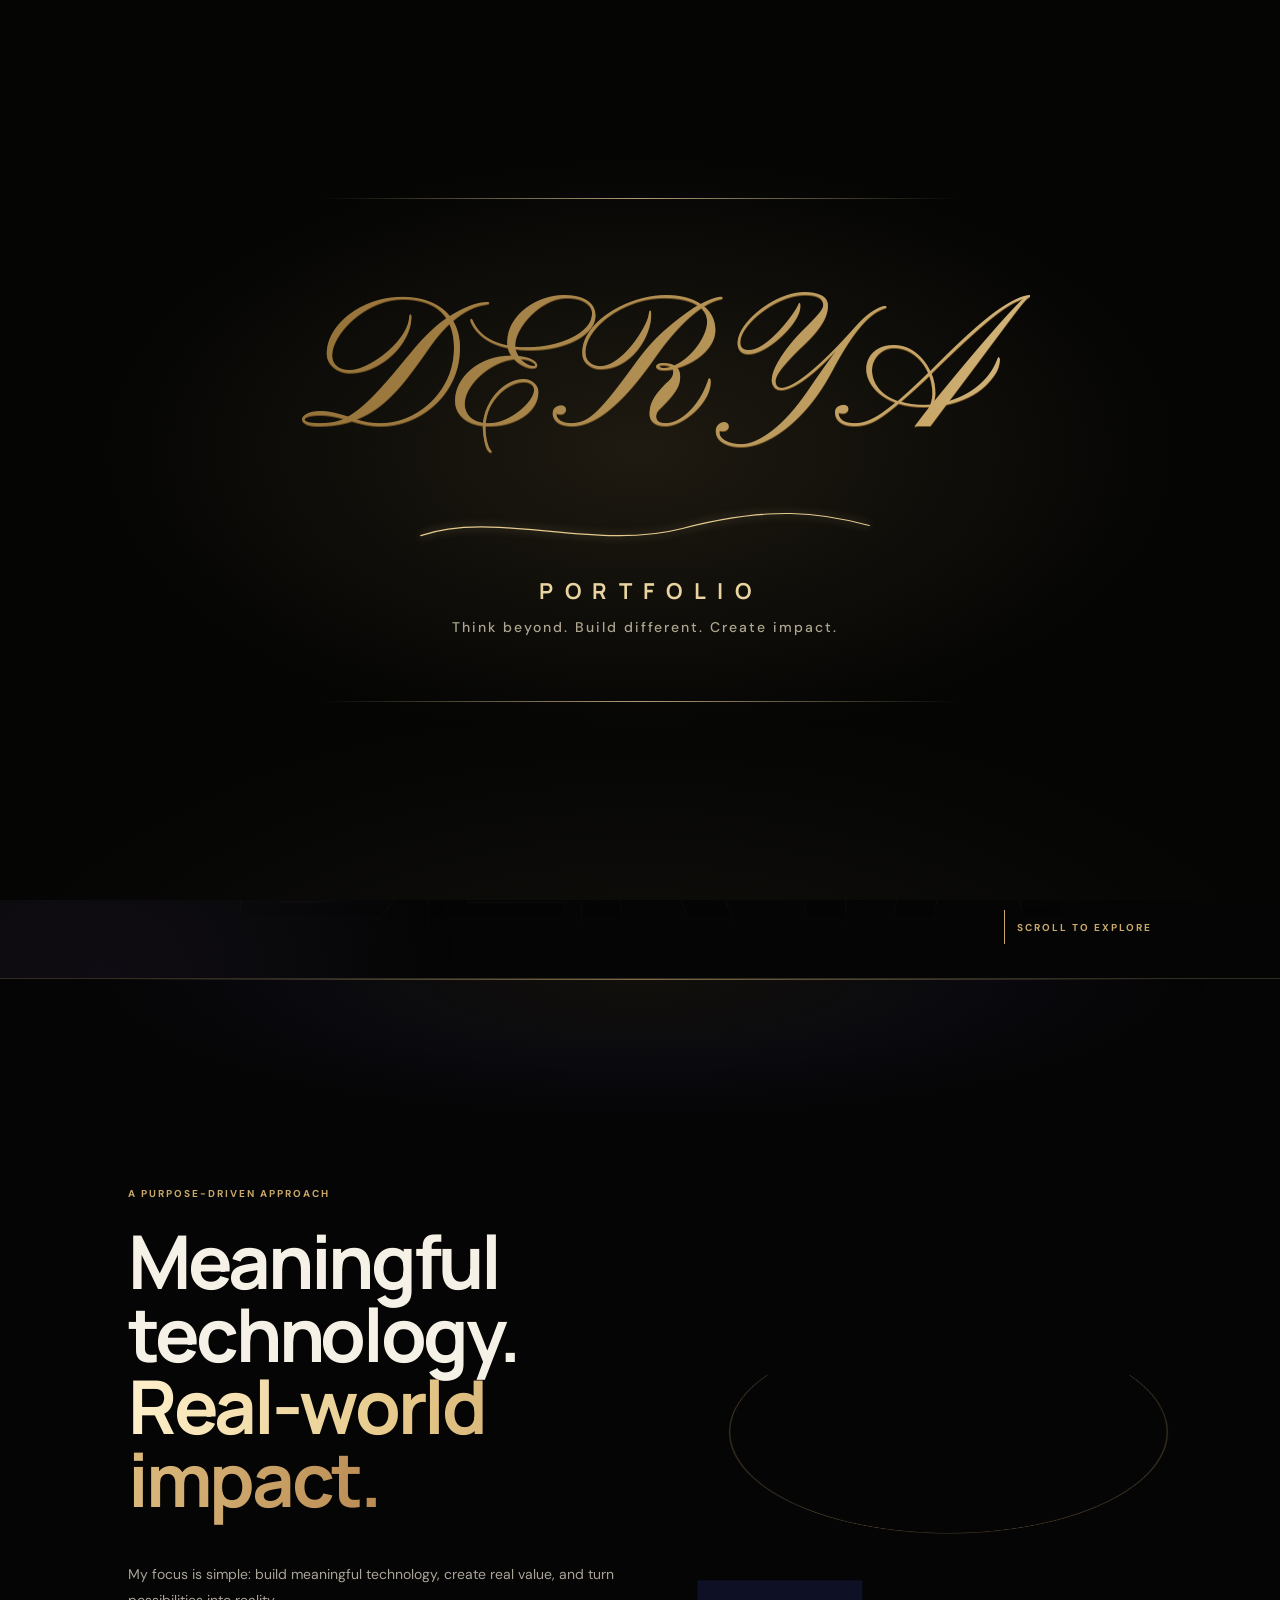
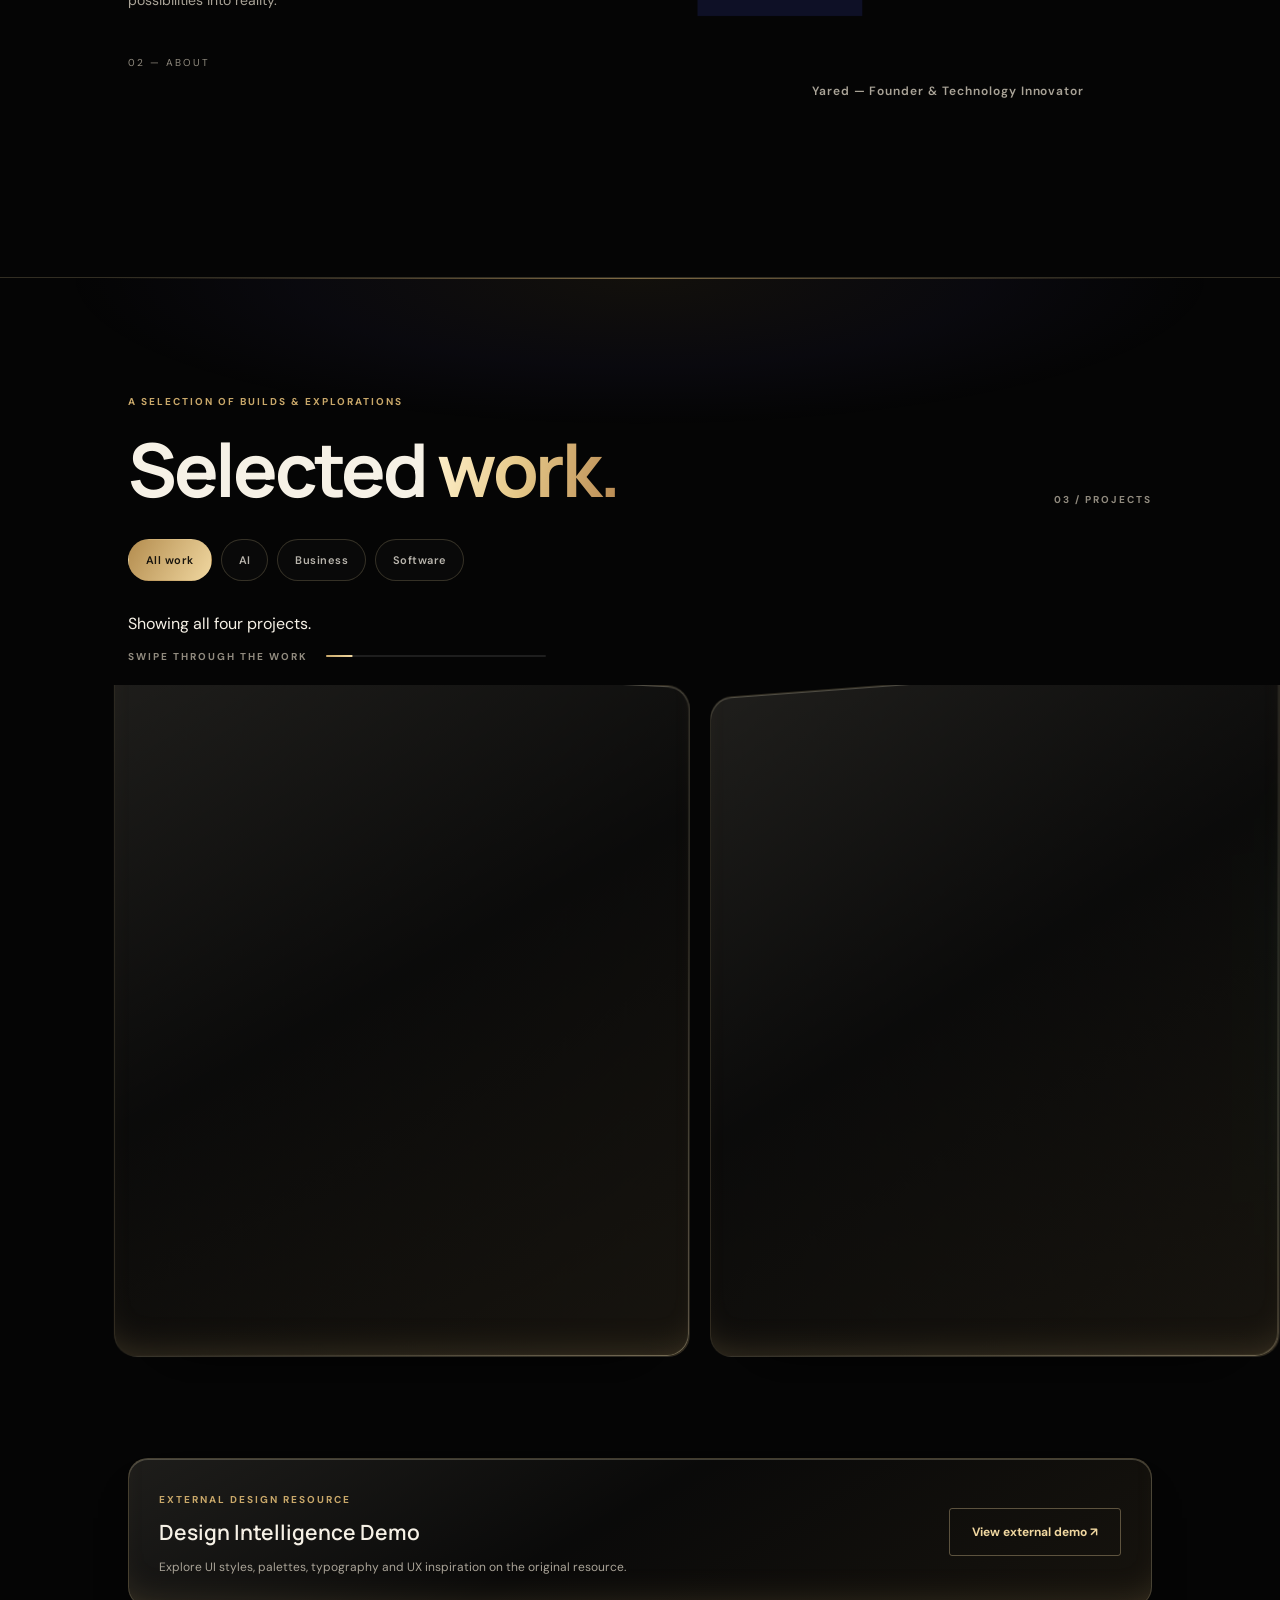
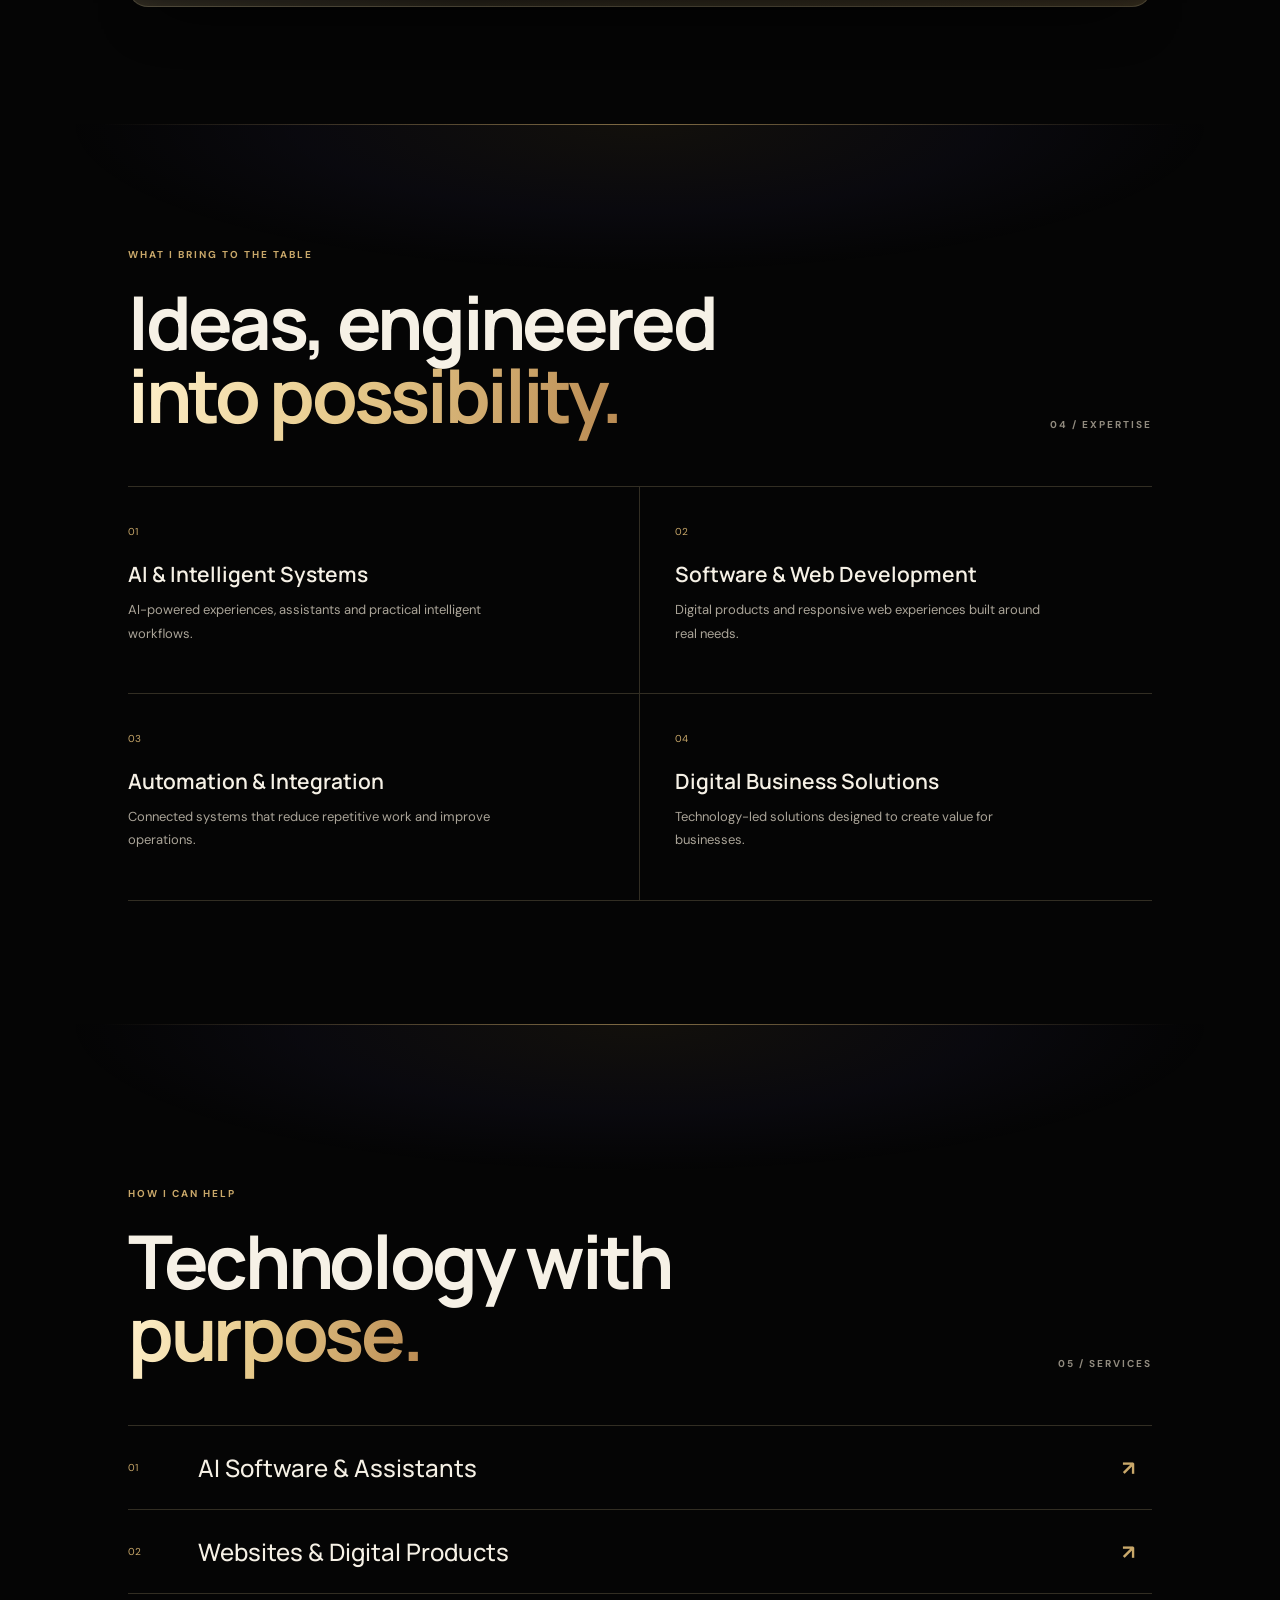
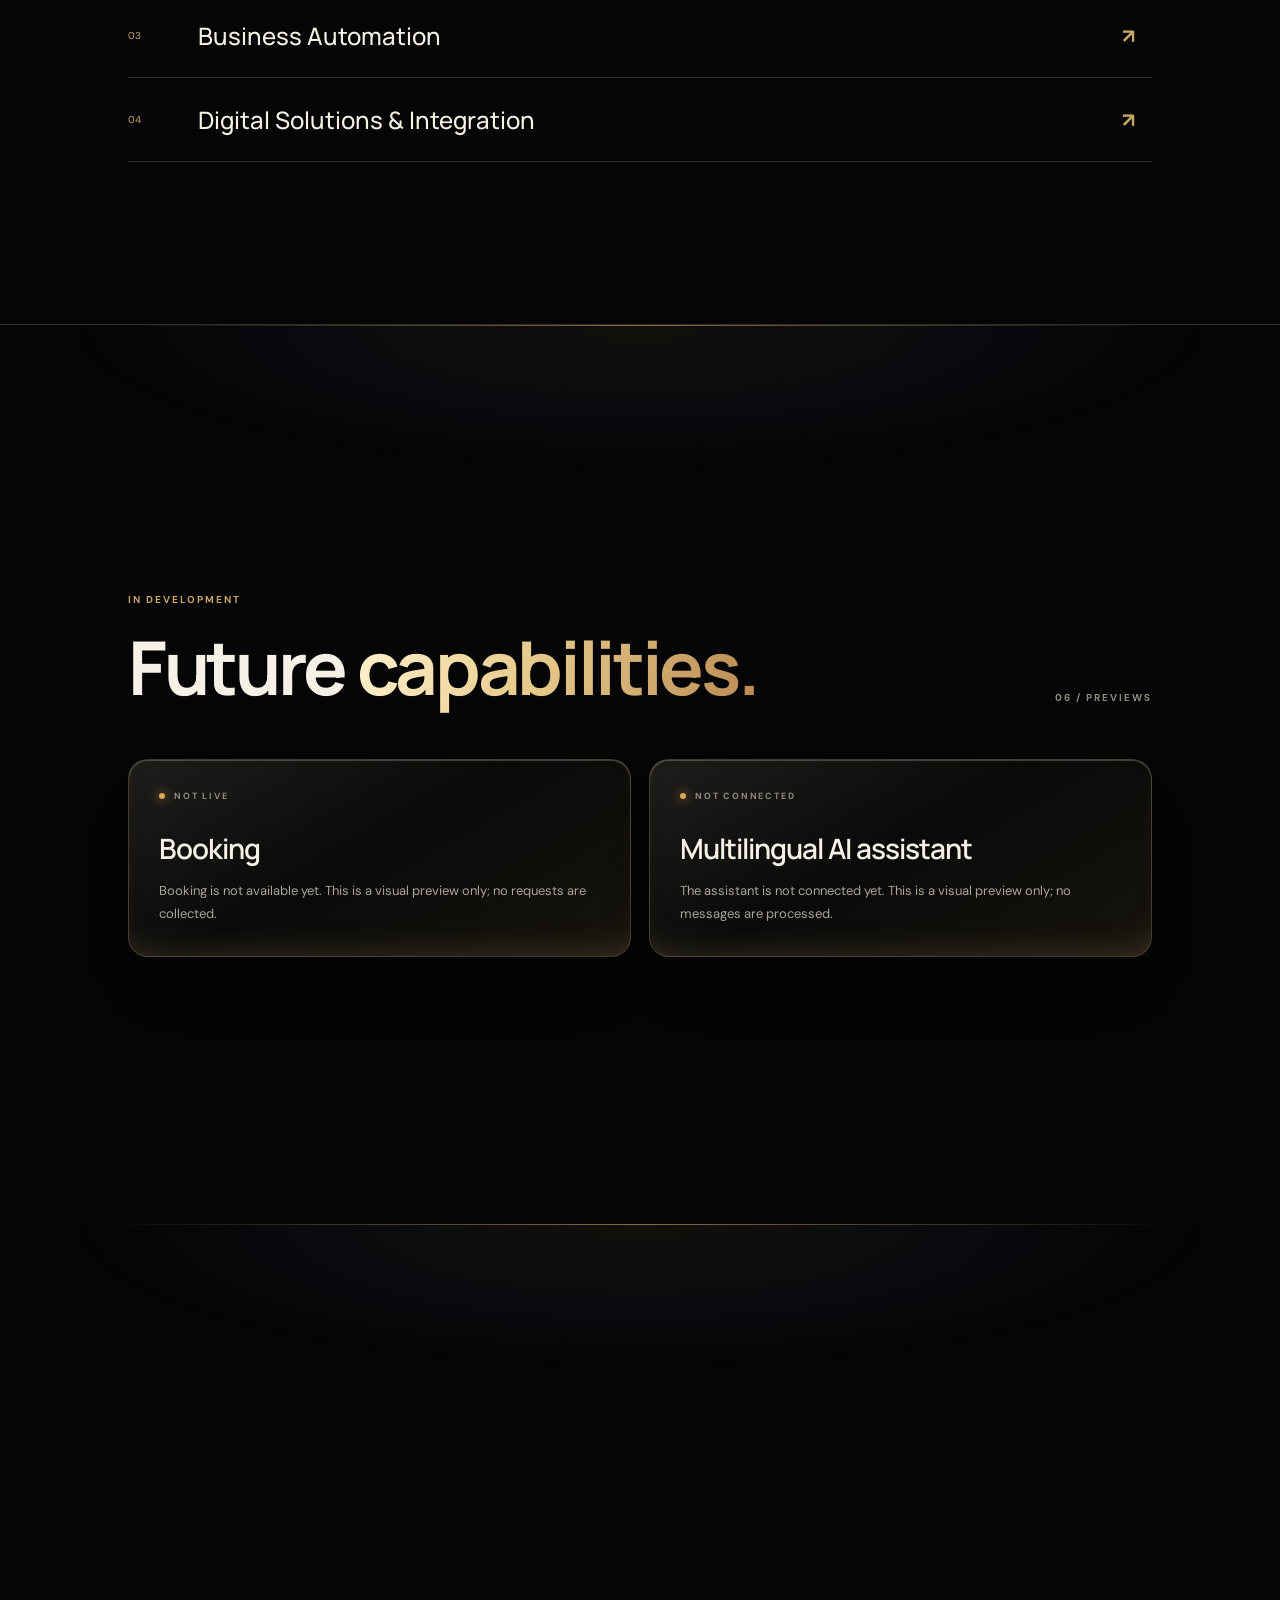
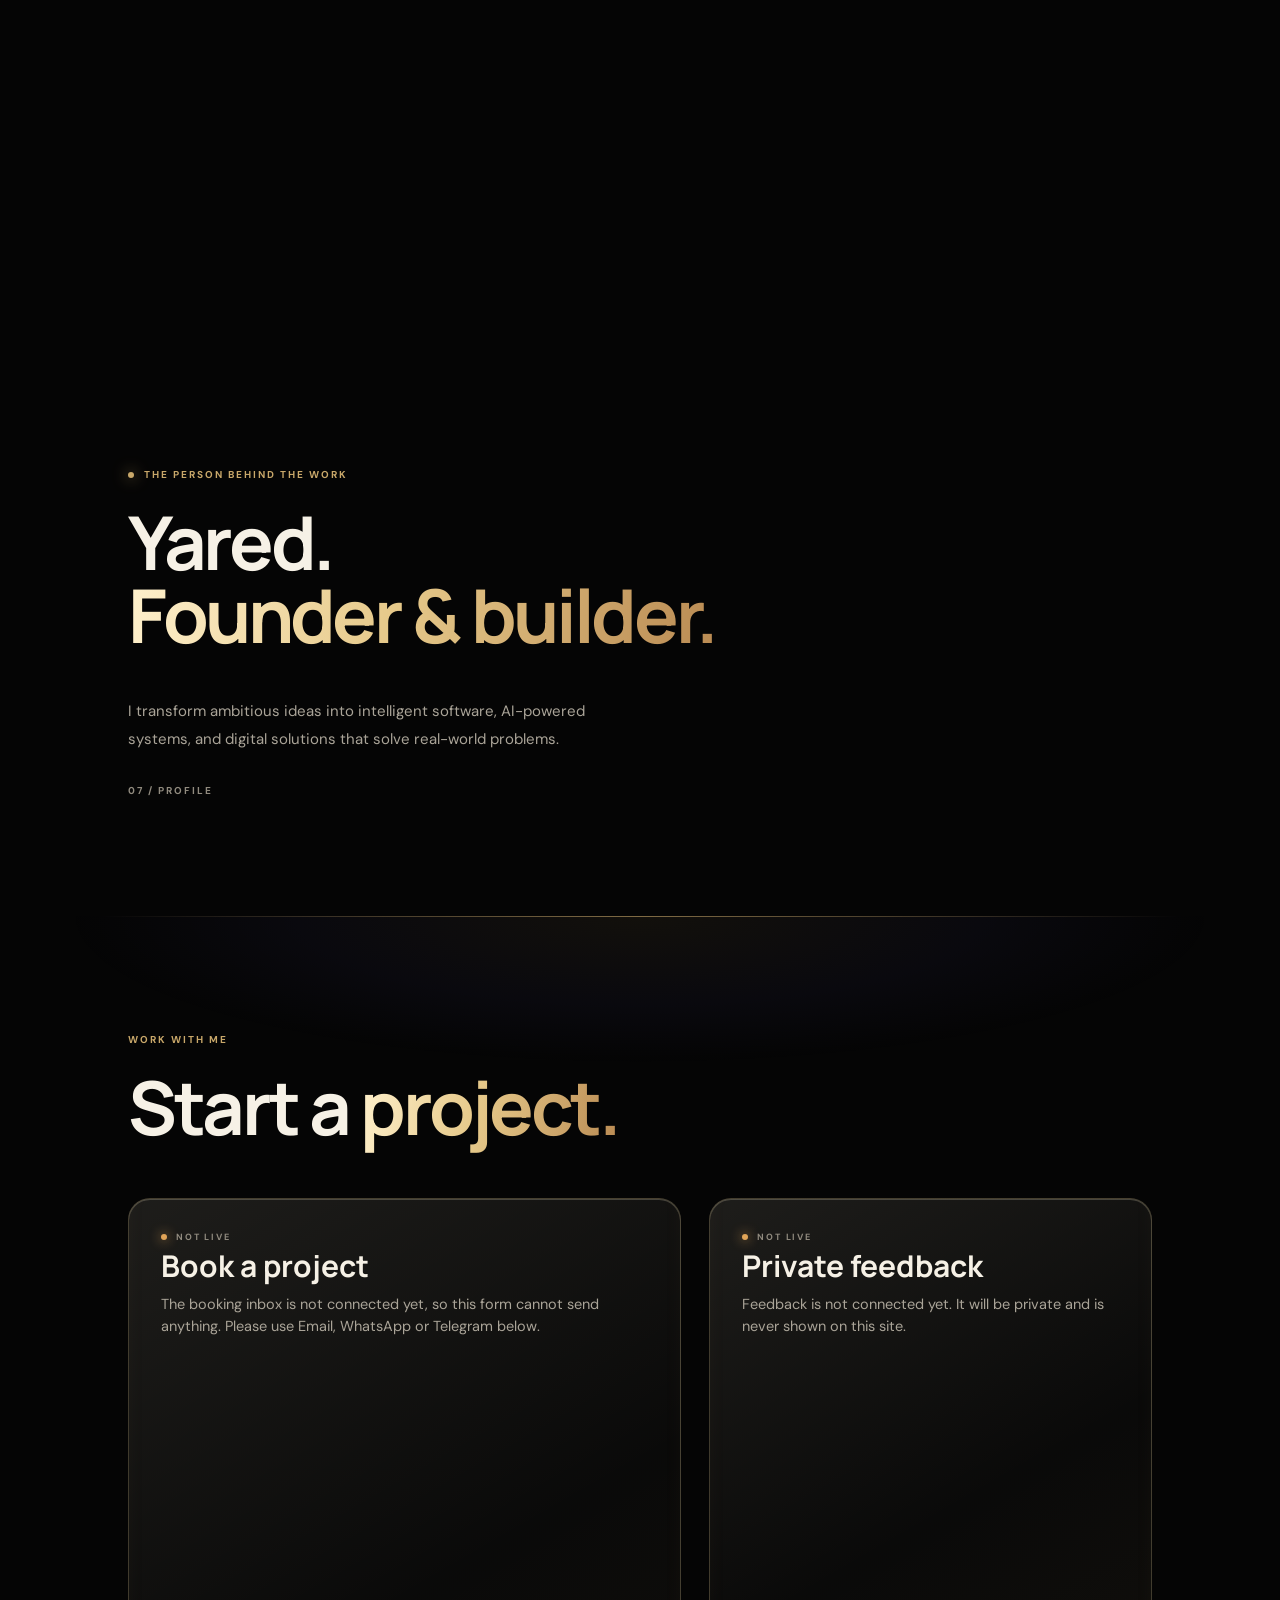
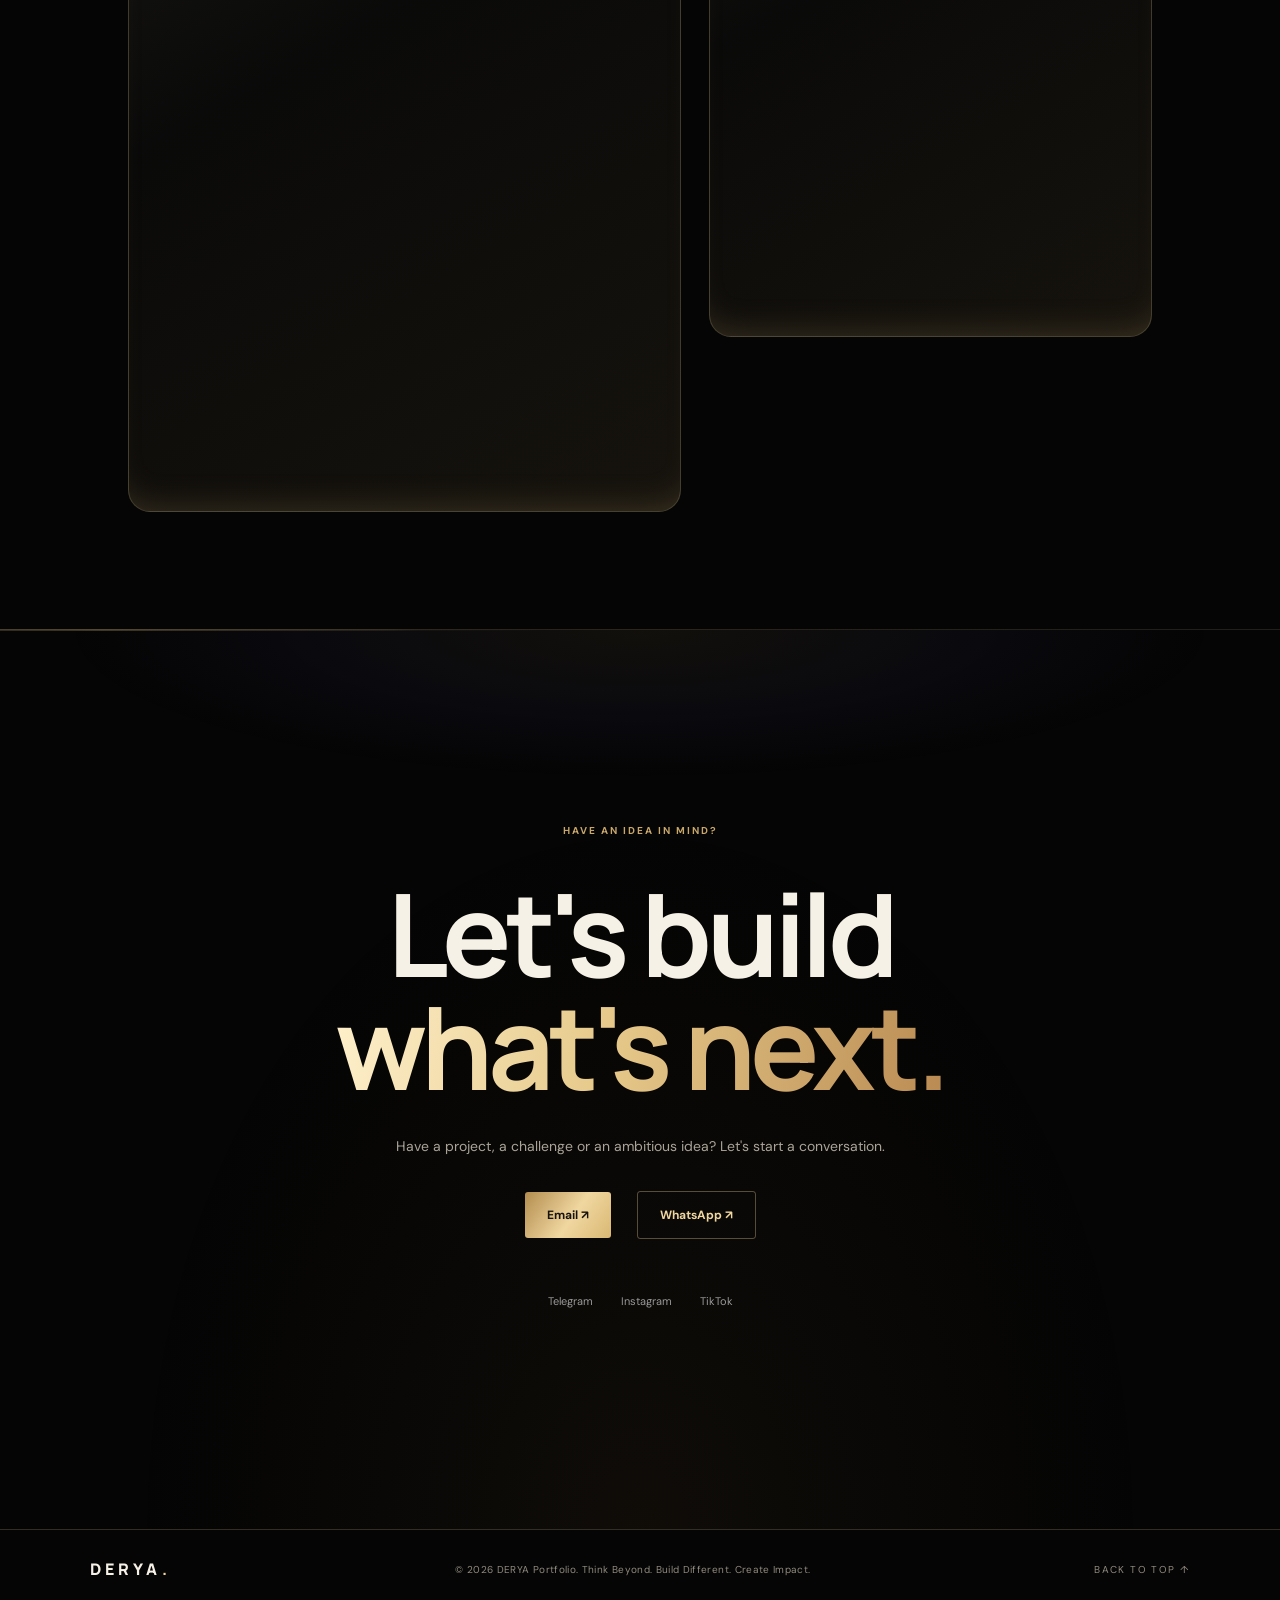
==== commit 443ee5fe: "Add approved portrait photographs to hero, profile and About Use the owner's two supplied photograph" ====
--- a/index.html
+++ b/index.html
@@ -71,7 +71,7 @@
         <div class="s7-obj o-slab"><span><em></em><em></em><em></em></span></div>
       </div>
       <div class="hero-copy"><p class="eyebrow"><i></i> <span data-cms="hero.eyebrow">INDEPENDENT TECHNOLOGY FOUNDER</span></p><h1><span data-cms="hero.line1">I BUILD THE FUTURE</span><br><span data-cms="hero.line2">THROUGH</span> <em data-cms="hero.line2_em">TECHNOLOGY.</em></h1><p class="hero-intro" data-cms="hero.intro">Founder, AI Software Developer, and Technology Innovator.</p><p class="hero-body" data-cms="hero.body">I transform ambitious ideas into intelligent software, AI-powered systems, and digital solutions that solve real-world problems.</p><div class="hero-actions"><a class="button button-gold" href="#work">Explore my work <span>↗</span></a><a class="text-link" href="#about">Discover my story <span>↓</span></a></div><div class="hero-signature" data-cms="hero.signature">THINK BEYOND. BUILD DIFFERENT. CREATE IMPACT.</div></div>
-      <div class="portrait-wrap"><div class="portrait-orbit orbit-a"></div><div class="portrait-orbit orbit-b"></div><div class="portrait-orbit orbit-c" aria-hidden="true"></div><span class="depth-chip chip-b" aria-hidden="true">CREATE IMPACT.</span><div class="portrait-frame"><img data-cms-src="media.portrait_hero" src="assets/yared-portrait.jpg" alt="Portrait of Yared" width="800" height="1000" decoding="async" fetchpriority="high" onerror="this.style.display='none';this.parentElement.classList.add('portrait-pending')"><div class="portrait-placeholder"><span>Y.</span><small>PORTRAIT COMING SOON</small></div><div class="portrait-overlay"></div></div><span class="depth-chip chip-a" aria-hidden="true">BUILD DIFFERENT.</span><div class="portrait-label"><span>01 / THE FOUNDER</span><b>YARED</b></div><div class="floating-note">IDEAS INTO<br><strong>REALITY.</strong></div></div>
+      <div class="portrait-wrap"><div class="portrait-orbit orbit-a"></div><div class="portrait-orbit orbit-b"></div><div class="portrait-orbit orbit-c" aria-hidden="true"></div><span class="depth-chip chip-b" aria-hidden="true">CREATE IMPACT.</span><div class="portrait-frame"><img data-cms-src="media.portrait_hero" src="assets/portrait-seated.jpg" alt="Yared seated in a black leather chair, lifting his sunglasses" width="1402" height="1122" decoding="async" fetchpriority="high" onerror="this.style.display='none';this.parentElement.classList.add('portrait-pending')"><div class="portrait-placeholder"><span>Y.</span><small>PORTRAIT COMING SOON</small></div><div class="portrait-overlay"></div></div><span class="depth-chip chip-a" aria-hidden="true">BUILD DIFFERENT.</span><div class="portrait-label"><span>01 / THE FOUNDER</span><b>YARED</b></div><div class="floating-note">IDEAS INTO<br><strong>REALITY.</strong></div></div>
       <a class="scroll-cue" href="#about"><span></span> SCROLL TO EXPLORE</a>
     </section>
 
@@ -84,7 +84,7 @@
         <div class="s7-fig-stage">
           <span class="s7-fig-ring r1" aria-hidden="true"></span><span class="s7-fig-ring r2" aria-hidden="true"></span>
           <div class="s7-fig-card">
-            <img data-cms-src="media.portrait_about" src="assets/yared-portrait.jpg" alt="Portrait of Yared" width="800" height="1000" loading="lazy" decoding="async" onerror="this.style.display='none';this.parentElement.classList.add('is-pending')">
+            <img data-cms-src="media.portrait_about" src="assets/portrait-formal.jpg" alt="Yared in a dark suit, formal portrait" width="896" height="1200" loading="lazy" decoding="async" onerror="this.style.display='none';this.parentElement.classList.add('is-pending')">
             <div class="s7-pending"><b>Y.</b><small>PORTRAIT COMING SOON</small><span>Photo to be added</span></div>
             <i class="s7-sheen" aria-hidden="true"></i>
           </div>
@@ -144,7 +144,7 @@
       <figure class="s7-figure s7-fig-c" data-s7-figure>
         <div class="s7-fig-stage">
           <div class="s7-fig-card">
-            <img data-cms-src="media.portrait_profile" src="assets/yared-portrait.jpg" alt="Portrait of Yared" width="800" height="1000" loading="lazy" decoding="async" onerror="this.style.display='none';this.parentElement.classList.add('is-pending')">
+            <img data-cms-src="media.portrait_profile" src="assets/portrait-seated.jpg" alt="Yared seated in a black leather chair, lifting his sunglasses" width="1402" height="1122" loading="lazy" decoding="async" onerror="this.style.display='none';this.parentElement.classList.add('is-pending')">
             <div class="s7-pending"><b>Y.</b><small>PORTRAIT COMING SOON</small><span>Photo to be added</span></div>
             <i class="s7-sheen" aria-hidden="true"></i>
           </div>
@@ -179,8 +179,6 @@
               <option value="">Choose one</option><option value="website">Website / digital product</option>
               <option value="ai-assistant">AI software / assistant</option><option value="automation">Business automation</option>
               <option value="software">Software / integration</option><option value="other">Something else</option></select></label>
-            <label>Preferred date<input name="slot_date" type="date" min="${new Date().toISOString().slice(0,10)}" required></label>
-            <label>Available time<select name="slot_id" required><option value="">Choose a date and service first</option></select></label>
             <label>Budget <small>(optional)</small><select name="budget"><option value="">Prefer not to say</option>
               <option value="under-500">Under $500</option><option value="500-1500">$500–1,500</option>
               <option value="1500-5000">$1,500–5,000</option><option value="5000-plus">$5,000+</option><option value="unsure">Not sure yet</option></select></label>
@@ -193,14 +191,13 @@
         </form>
         <form class="s8-card" id="s8-feedback" novalidate aria-labelledby="s8-feedback-h">
           <p class="capability-status s8-state" data-s8-state><span aria-hidden="true"></span> NOT LIVE</p>
-          <h3 id="s8-feedback-h">Share a review</h3>
-          <p class="s8-note" data-s8-note>Reviews are private until the owner approves them for publication.</p>
+          <h3 id="s8-feedback-h">Private feedback</h3>
+          <p class="s8-note" data-s8-note>Feedback is not connected yet. It will be private and is never shown on this site.</p>
           <fieldset class="s8-fields" data-s8-fields disabled>
             <label>Name <small>(optional)</small><input name="name" autocomplete="name" maxlength="80"></label>
             <label>Email <small>(optional, only if you want a reply)</small><input name="email" type="email" autocomplete="email" maxlength="254" inputmode="email"></label>
             <label>Topic<select name="category" required><option value="general">General</option><option value="design">Design</option>
               <option value="bug">Something is broken</option><option value="idea">An idea</option><option value="praise">Kind words</option><option value="other">Other</option></select></label>
-            <label>Rating<select name="rating" required><option value="5">★★★★★ — Excellent</option><option value="4">★★★★☆ — Very good</option><option value="3">★★★☆☆ — Good</option><option value="2">★★☆☆☆ — Fair</option><option value="1">★☆☆☆☆ — Poor</option></select></label>
             <label class="s8-wide">Your message<textarea name="message" rows="5" maxlength="2000" required></textarea></label>
             <div class="s8-hp" aria-hidden="true"><label>Leave this empty<input name="website" tabindex="-1" autocomplete="off"></label></div>
             <button class="button button-outline s8-submit" type="submit">Send feedback</button>
--- a/stage8.css
+++ b/stage8.css
@@ -32,3 +32,9 @@
 .s8-demo { display: inline-block; margin-top: 10px; color: var(--a1, var(--gold)); font-weight: 700; font-size: 13px; text-decoration: none; border-bottom: 1px solid currentColor; }
 .s8-demo:focus-visible { outline: 2px solid var(--gold2); outline-offset: 3px; }
 @media (prefers-reduced-motion: reduce) { .s8-card, .s8-submit { transition: none !important; } }
+
+/* Approved portrait photographs. The seated photo is landscape and the frames are 4:5, so it is framed on the face and
+   raised hand; the formal photo keeps the head in view. Selectors match only these two files, so a portrait later
+   chosen in the CMS (which replaces the src) is framed as before. */
+.portrait-frame img[src$="portrait-seated.jpg"], .s7-fig-card img[src$="portrait-seated.jpg"] { object-position: 40% center; }
+.s7-fig-card img[src$="portrait-formal.jpg"] { object-position: center 12%; }
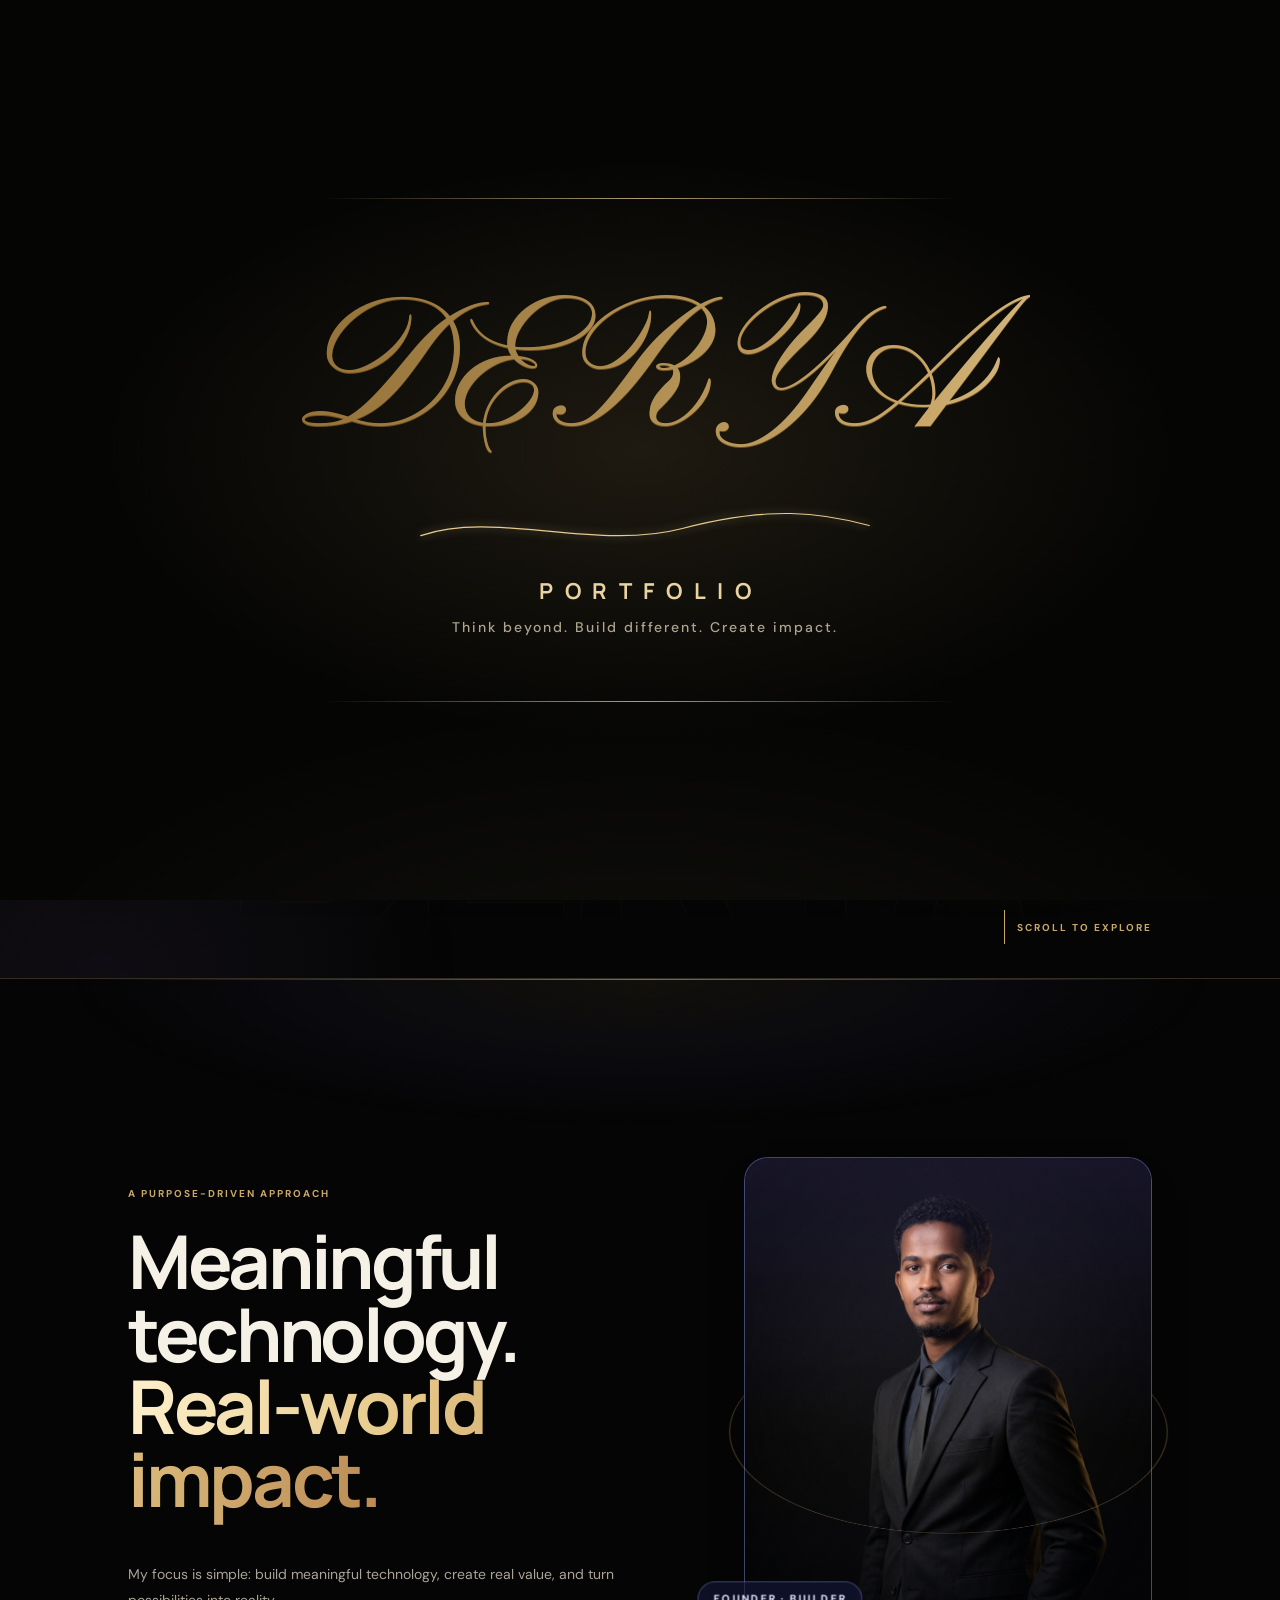
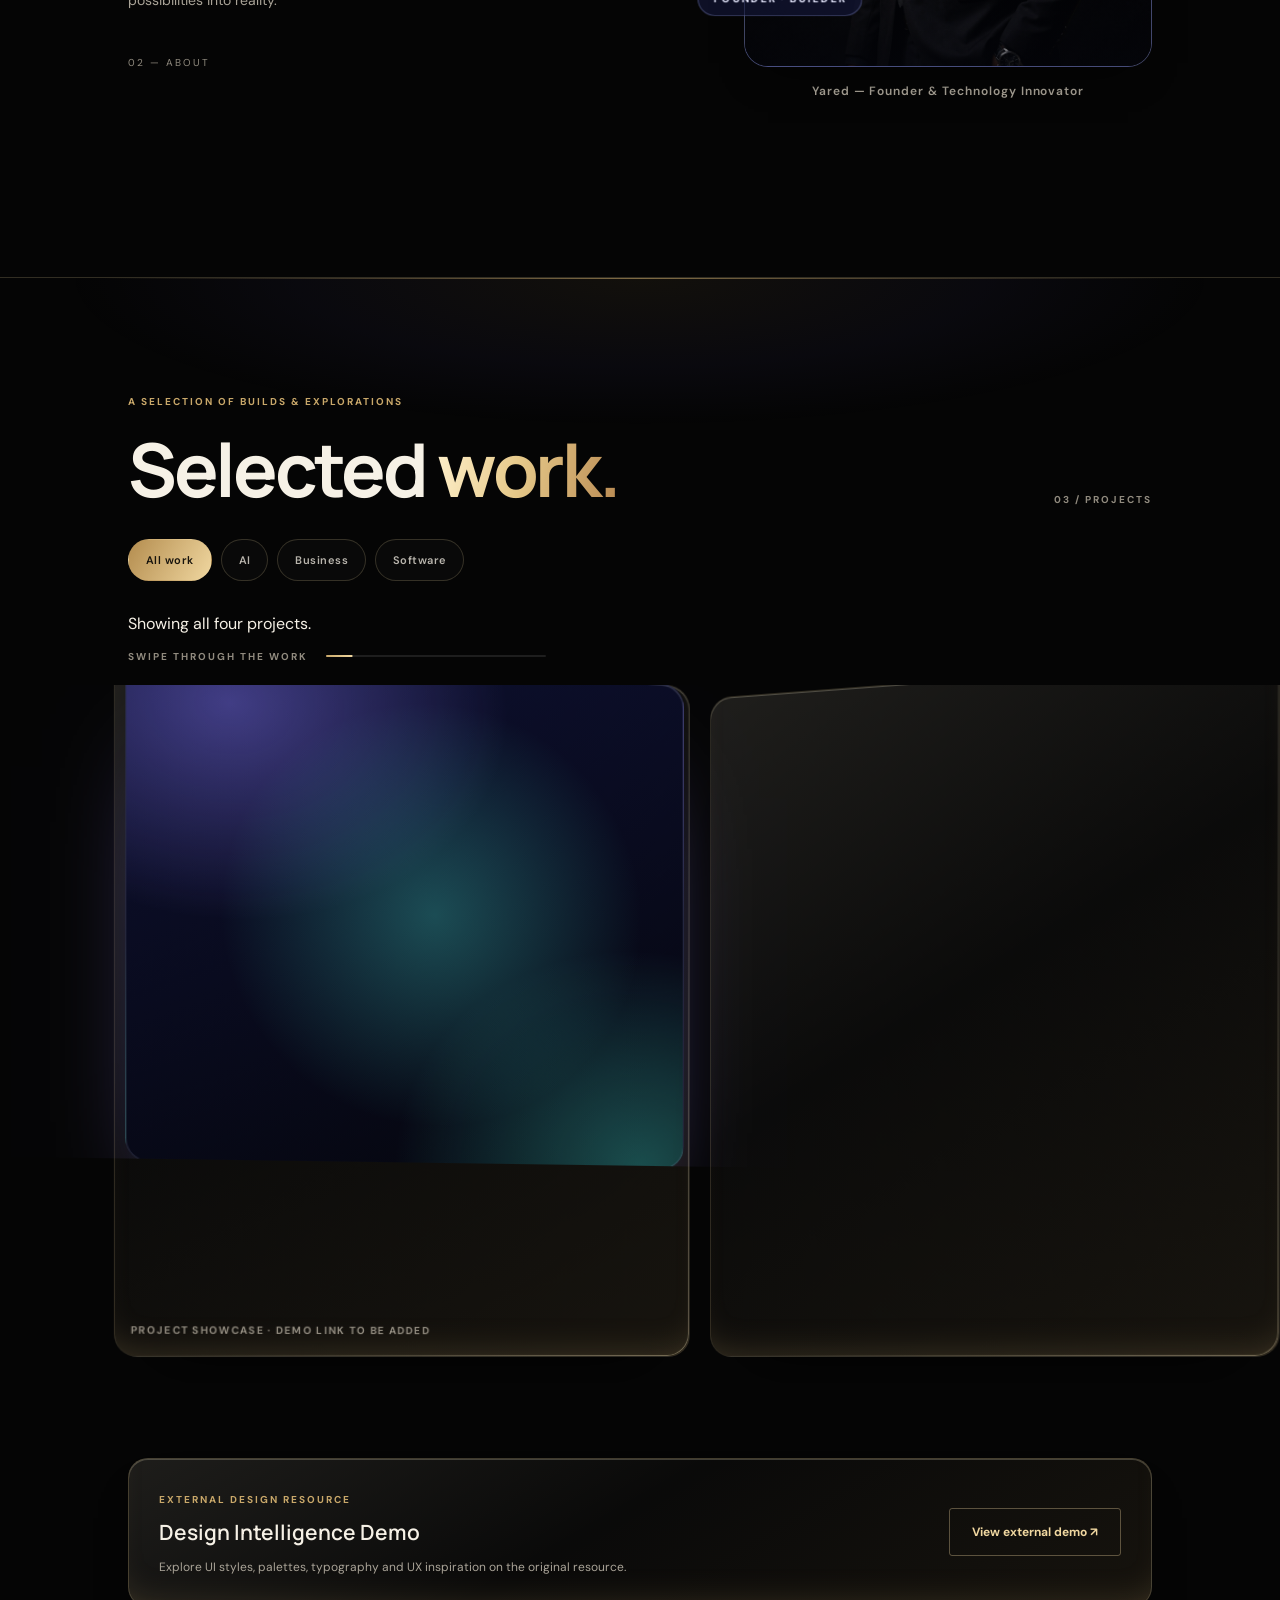
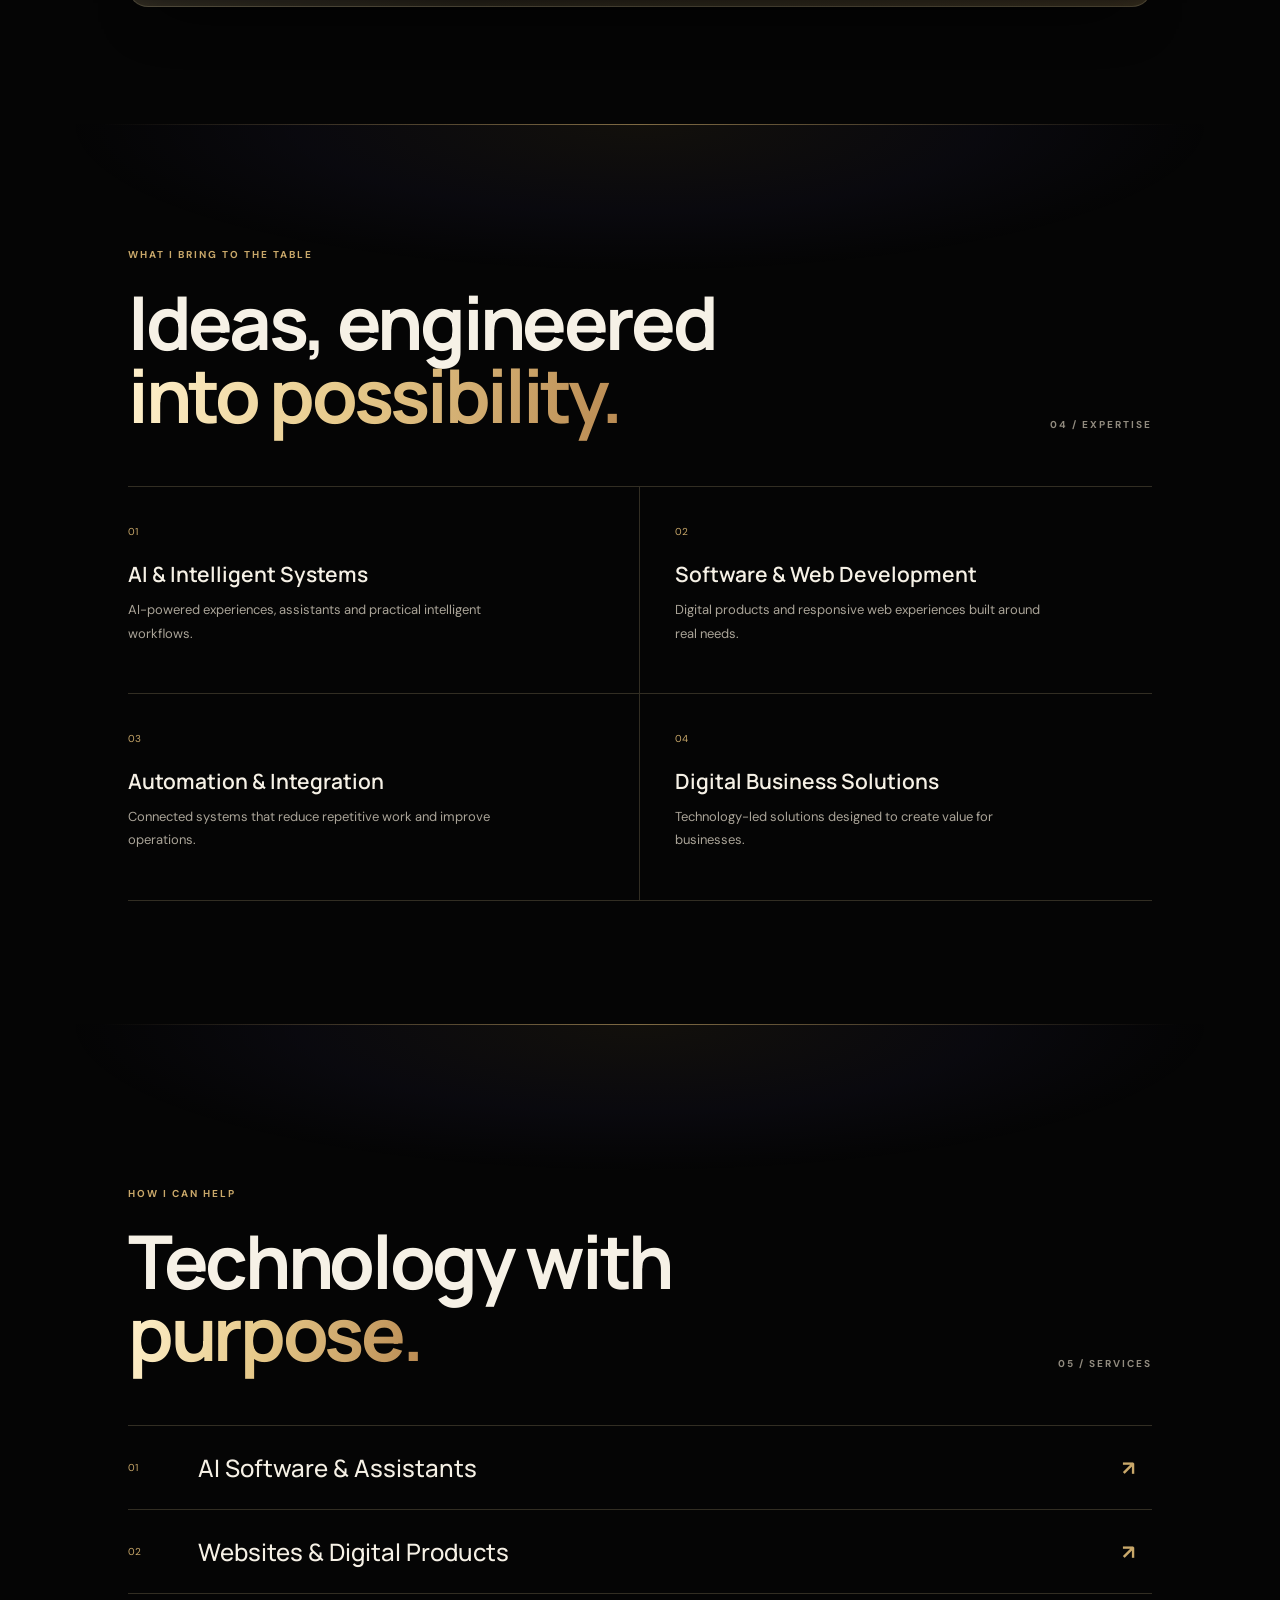
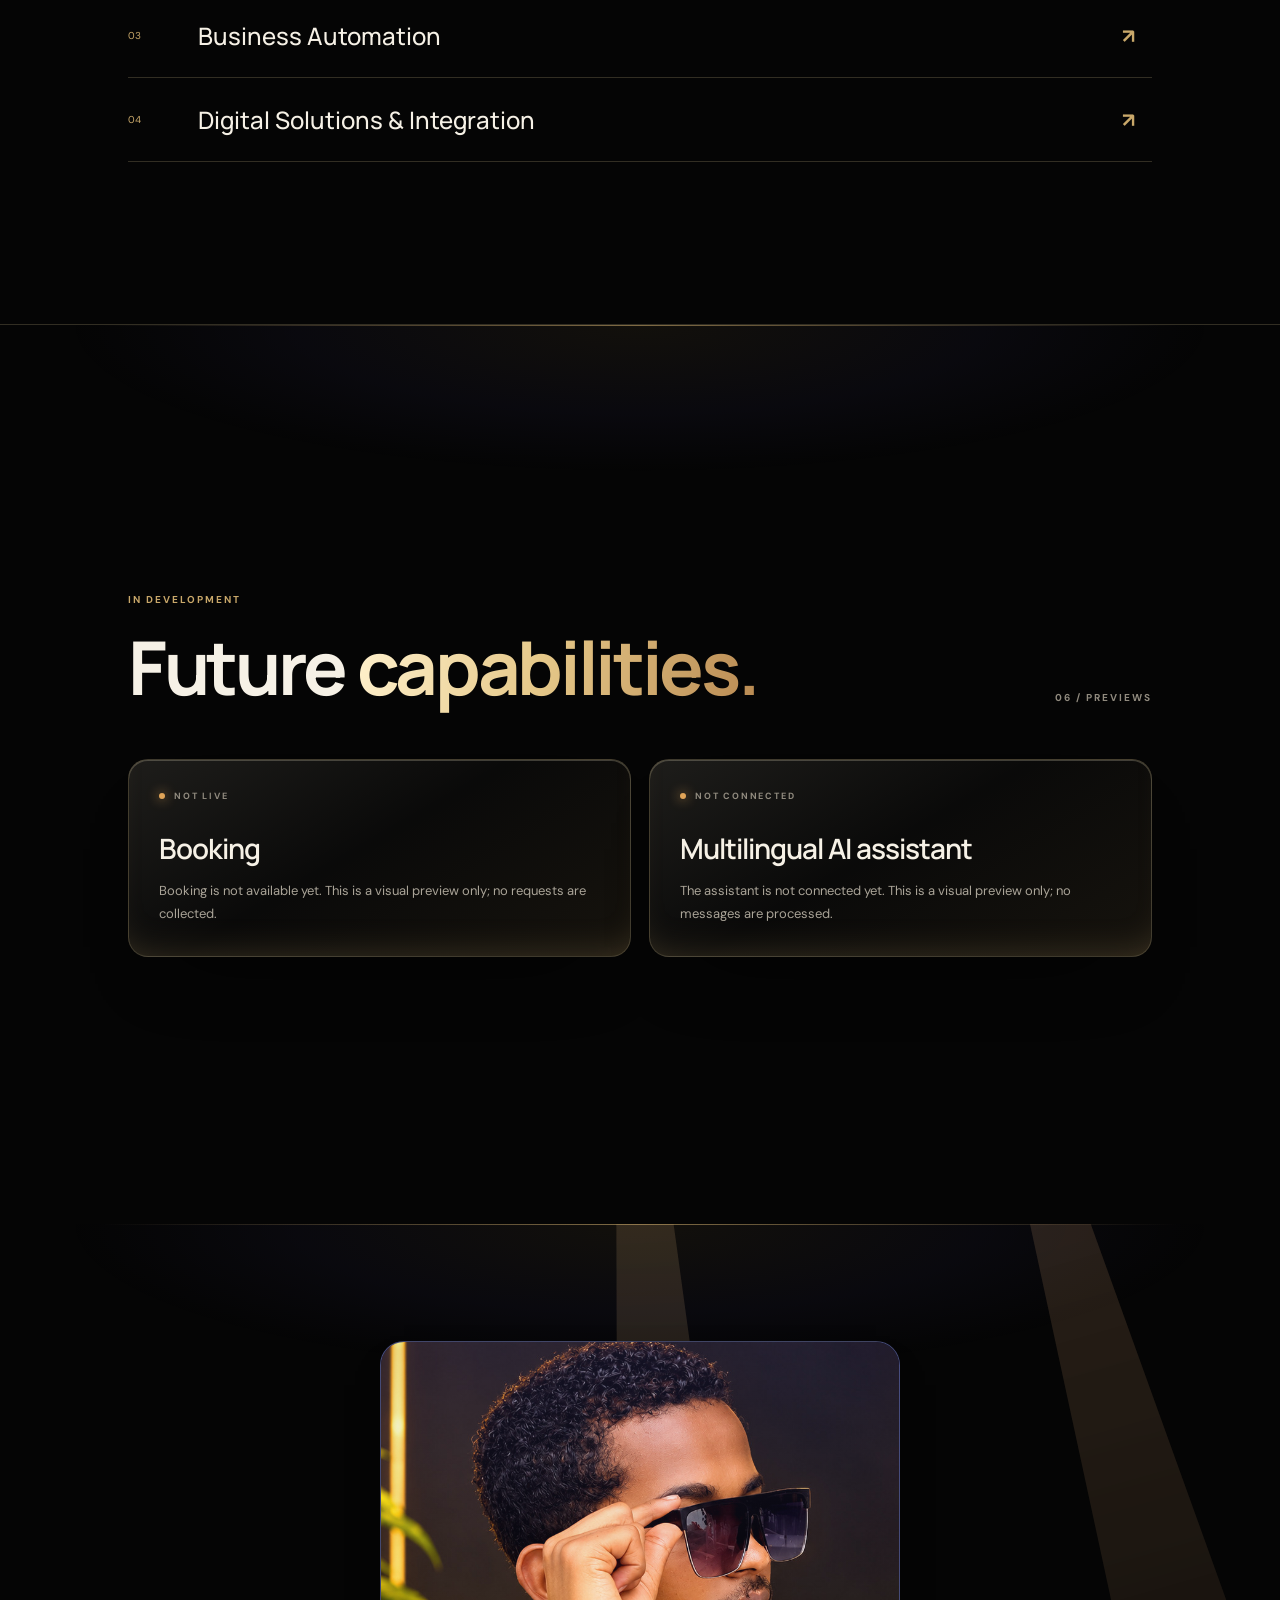
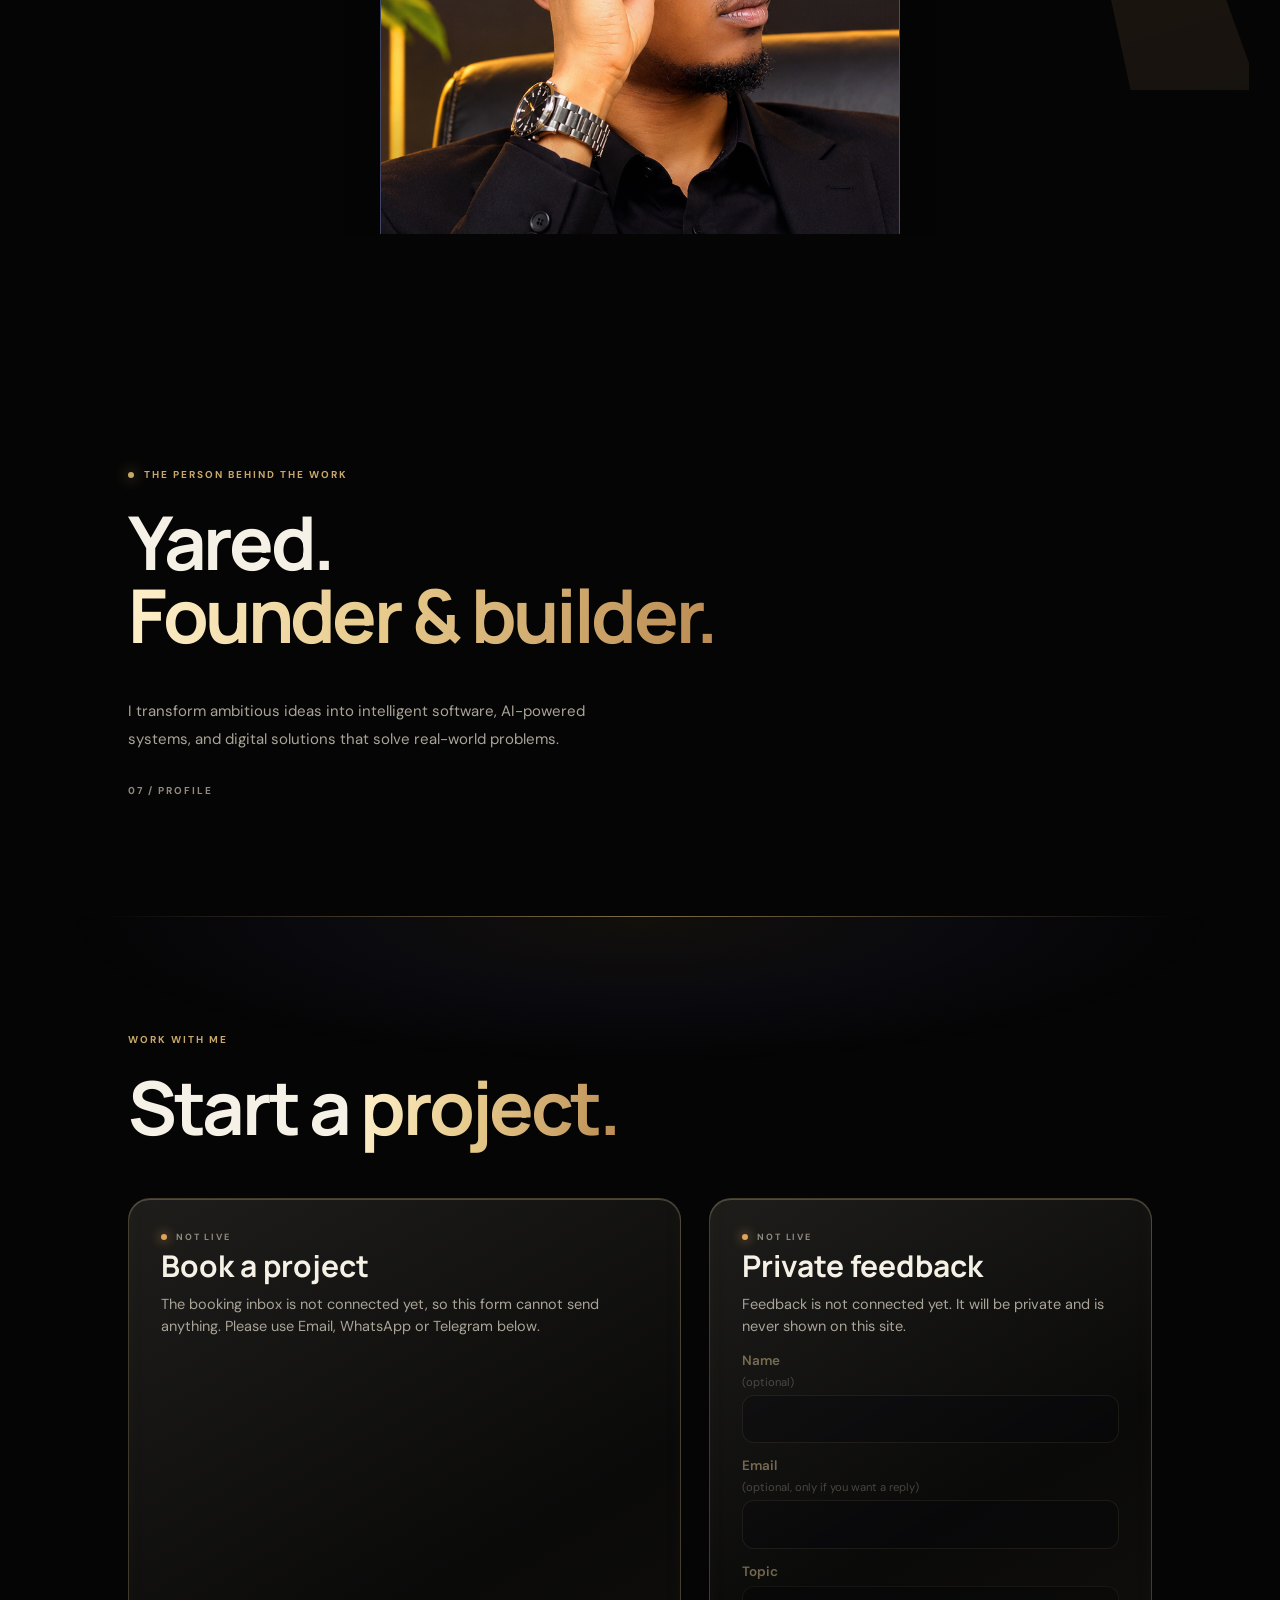
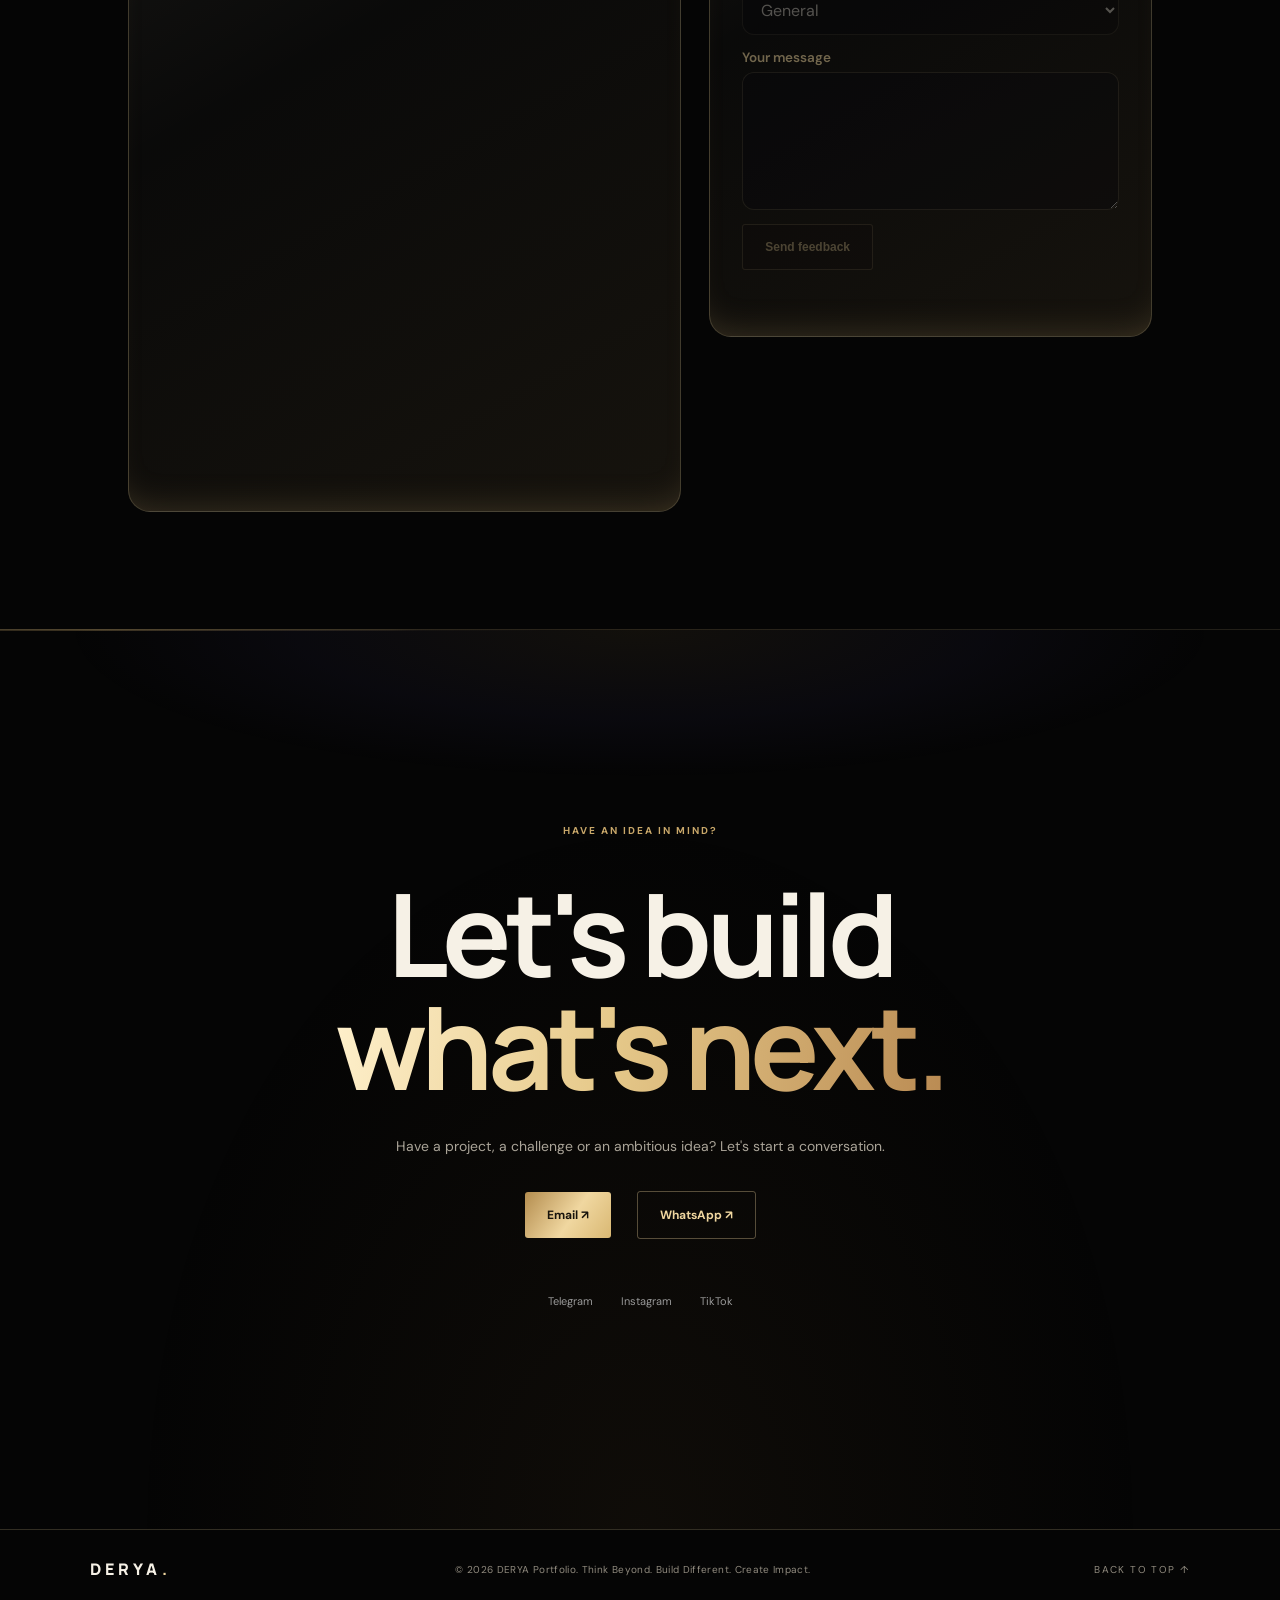
==== commit b4c17227: "Correct portrait mapping; make unconfigured tests independent of config.js Hero: black-chair seated " ====
--- a/index.html
+++ b/index.html
@@ -71,7 +71,7 @@
         <div class="s7-obj o-slab"><span><em></em><em></em><em></em></span></div>
       </div>
       <div class="hero-copy"><p class="eyebrow"><i></i> <span data-cms="hero.eyebrow">INDEPENDENT TECHNOLOGY FOUNDER</span></p><h1><span data-cms="hero.line1">I BUILD THE FUTURE</span><br><span data-cms="hero.line2">THROUGH</span> <em data-cms="hero.line2_em">TECHNOLOGY.</em></h1><p class="hero-intro" data-cms="hero.intro">Founder, AI Software Developer, and Technology Innovator.</p><p class="hero-body" data-cms="hero.body">I transform ambitious ideas into intelligent software, AI-powered systems, and digital solutions that solve real-world problems.</p><div class="hero-actions"><a class="button button-gold" href="#work">Explore my work <span>↗</span></a><a class="text-link" href="#about">Discover my story <span>↓</span></a></div><div class="hero-signature" data-cms="hero.signature">THINK BEYOND. BUILD DIFFERENT. CREATE IMPACT.</div></div>
-      <div class="portrait-wrap"><div class="portrait-orbit orbit-a"></div><div class="portrait-orbit orbit-b"></div><div class="portrait-orbit orbit-c" aria-hidden="true"></div><span class="depth-chip chip-b" aria-hidden="true">CREATE IMPACT.</span><div class="portrait-frame"><img data-cms-src="media.portrait_hero" src="assets/portrait-seated.jpg" alt="Yared seated in a black leather chair, lifting his sunglasses" width="1402" height="1122" decoding="async" fetchpriority="high" onerror="this.style.display='none';this.parentElement.classList.add('portrait-pending')"><div class="portrait-placeholder"><span>Y.</span><small>PORTRAIT COMING SOON</small></div><div class="portrait-overlay"></div></div><span class="depth-chip chip-a" aria-hidden="true">BUILD DIFFERENT.</span><div class="portrait-label"><span>01 / THE FOUNDER</span><b>YARED</b></div><div class="floating-note">IDEAS INTO<br><strong>REALITY.</strong></div></div>
+      <div class="portrait-wrap"><div class="portrait-orbit orbit-a"></div><div class="portrait-orbit orbit-b"></div><div class="portrait-orbit orbit-c" aria-hidden="true"></div><span class="depth-chip chip-b" aria-hidden="true">CREATE IMPACT.</span><div class="portrait-frame"><img data-cms-src="media.portrait_hero" src="assets/portrait-chair.jpg" alt="Yared seated in a black leather chair wearing sunglasses" width="896" height="1200" decoding="async" fetchpriority="high" onerror="this.style.display='none';this.parentElement.classList.add('portrait-pending')"><div class="portrait-placeholder"><span>Y.</span><small>PORTRAIT COMING SOON</small></div><div class="portrait-overlay"></div></div><span class="depth-chip chip-a" aria-hidden="true">BUILD DIFFERENT.</span><div class="portrait-label"><span>01 / THE FOUNDER</span><b>YARED</b></div><div class="floating-note">IDEAS INTO<br><strong>REALITY.</strong></div></div>
       <a class="scroll-cue" href="#about"><span></span> SCROLL TO EXPLORE</a>
     </section>
 
@@ -144,7 +144,7 @@
       <figure class="s7-figure s7-fig-c" data-s7-figure>
         <div class="s7-fig-stage">
           <div class="s7-fig-card">
-            <img data-cms-src="media.portrait_profile" src="assets/portrait-seated.jpg" alt="Yared seated in a black leather chair, lifting his sunglasses" width="1402" height="1122" loading="lazy" decoding="async" onerror="this.style.display='none';this.parentElement.classList.add('is-pending')">
+            <img data-cms-src="media.portrait_profile" src="assets/portrait-gold.jpg" alt="Yared in a gold-accented office, lifting his sunglasses" width="1402" height="1122" loading="lazy" decoding="async" onerror="this.style.display='none';this.parentElement.classList.add('is-pending')">
             <div class="s7-pending"><b>Y.</b><small>PORTRAIT COMING SOON</small><span>Photo to be added</span></div>
             <i class="s7-sheen" aria-hidden="true"></i>
           </div>
--- a/stage8.css
+++ b/stage8.css
@@ -33,8 +33,10 @@
 .s8-demo:focus-visible { outline: 2px solid var(--gold2); outline-offset: 3px; }
 @media (prefers-reduced-motion: reduce) { .s8-card, .s8-submit { transition: none !important; } }
 
-/* Approved portrait photographs. The seated photo is landscape and the frames are 4:5, so it is framed on the face and
-   raised hand; the formal photo keeps the head in view. Selectors match only these two files, so a portrait later
-   chosen in the CMS (which replaces the src) is framed as before. */
-.portrait-frame img[src$="portrait-seated.jpg"], .s7-fig-card img[src$="portrait-seated.jpg"] { object-position: 40% center; }
+/* Approved portrait photographs (real files, never altered). Hero: seated in black chair (portrait-chair.jpg, 3:4).
+   Profile scene: gold office, lifting sunglasses (portrait-gold.jpg, landscape, framed on face and hand).
+   About: formal dark suit (portrait-formal.jpg). Selectors match only these files, so a portrait later chosen in
+   the CMS (which replaces the src) is framed as before. */
+.portrait-frame img[src$="portrait-chair.jpg"] { object-position: center 10%; }
+.s7-fig-card img[src$="portrait-gold.jpg"] { object-position: 40% center; }
 .s7-fig-card img[src$="portrait-formal.jpg"] { object-position: center 12%; }
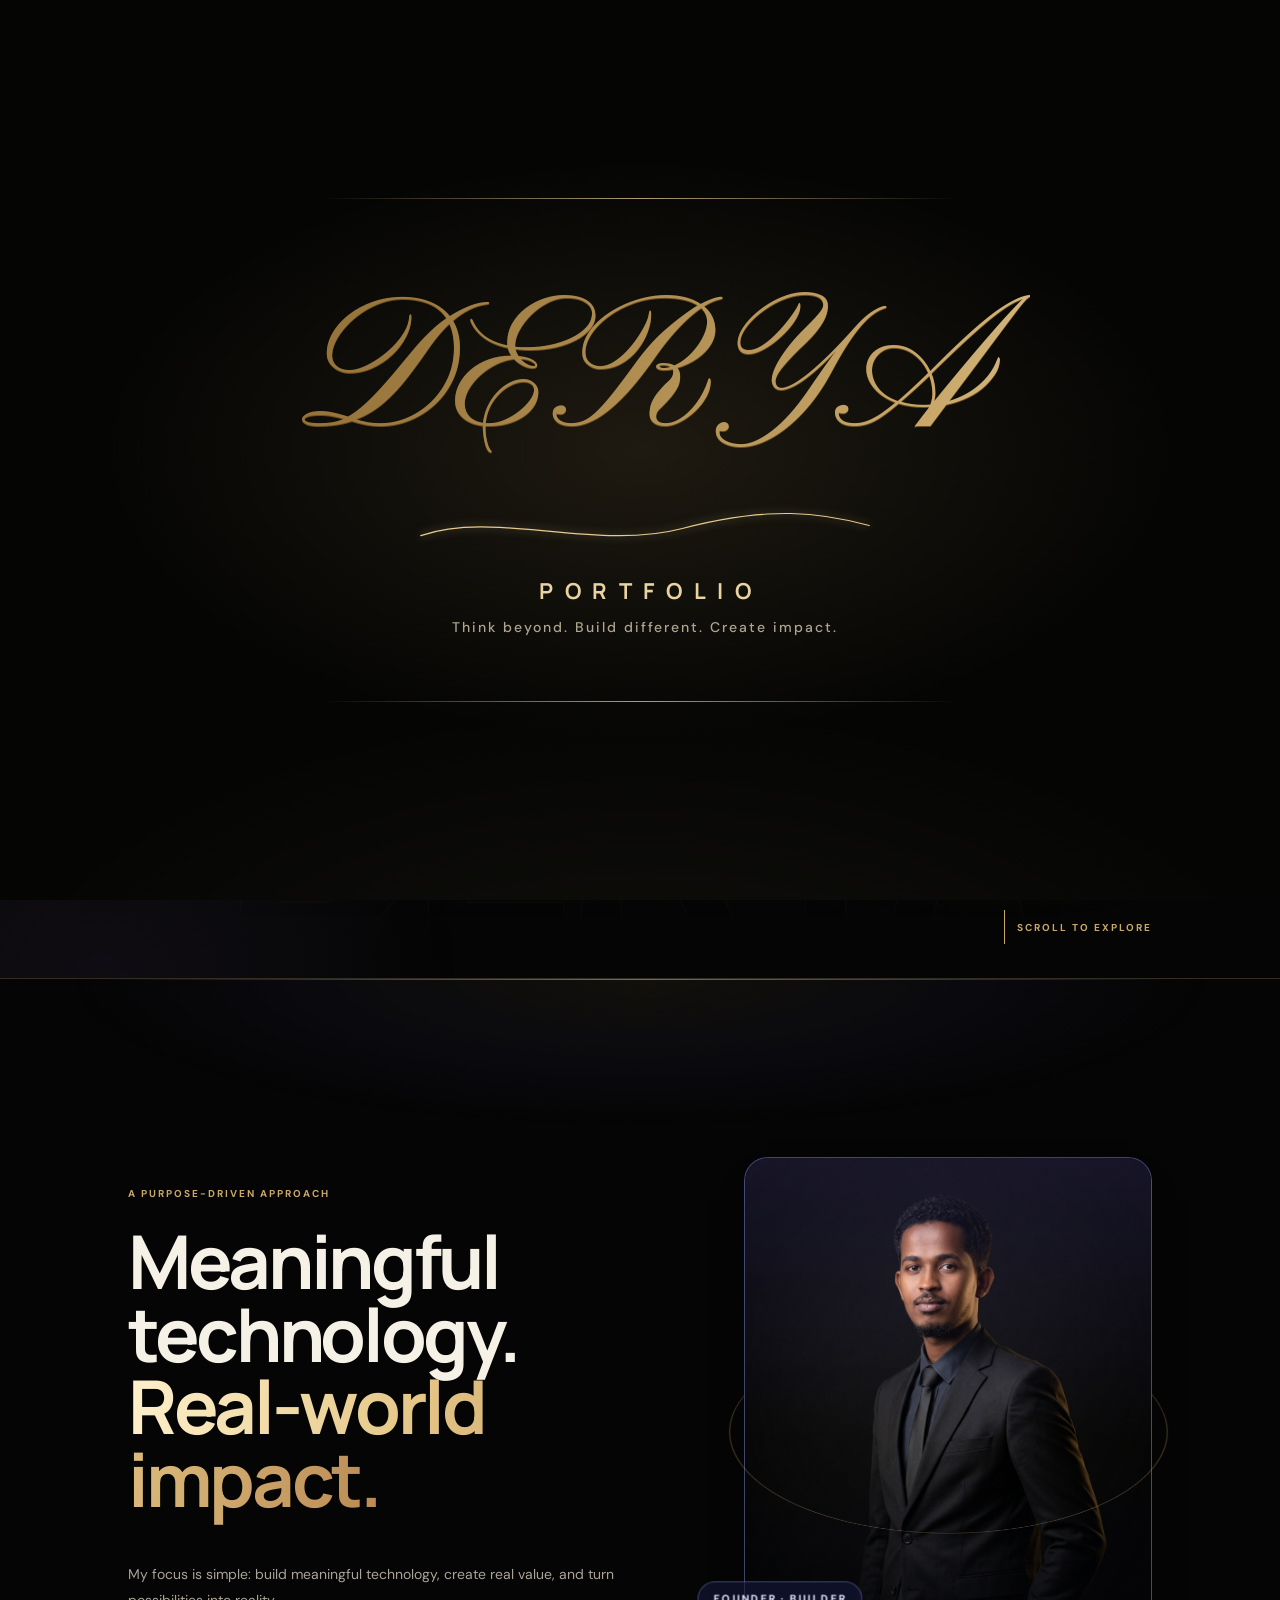
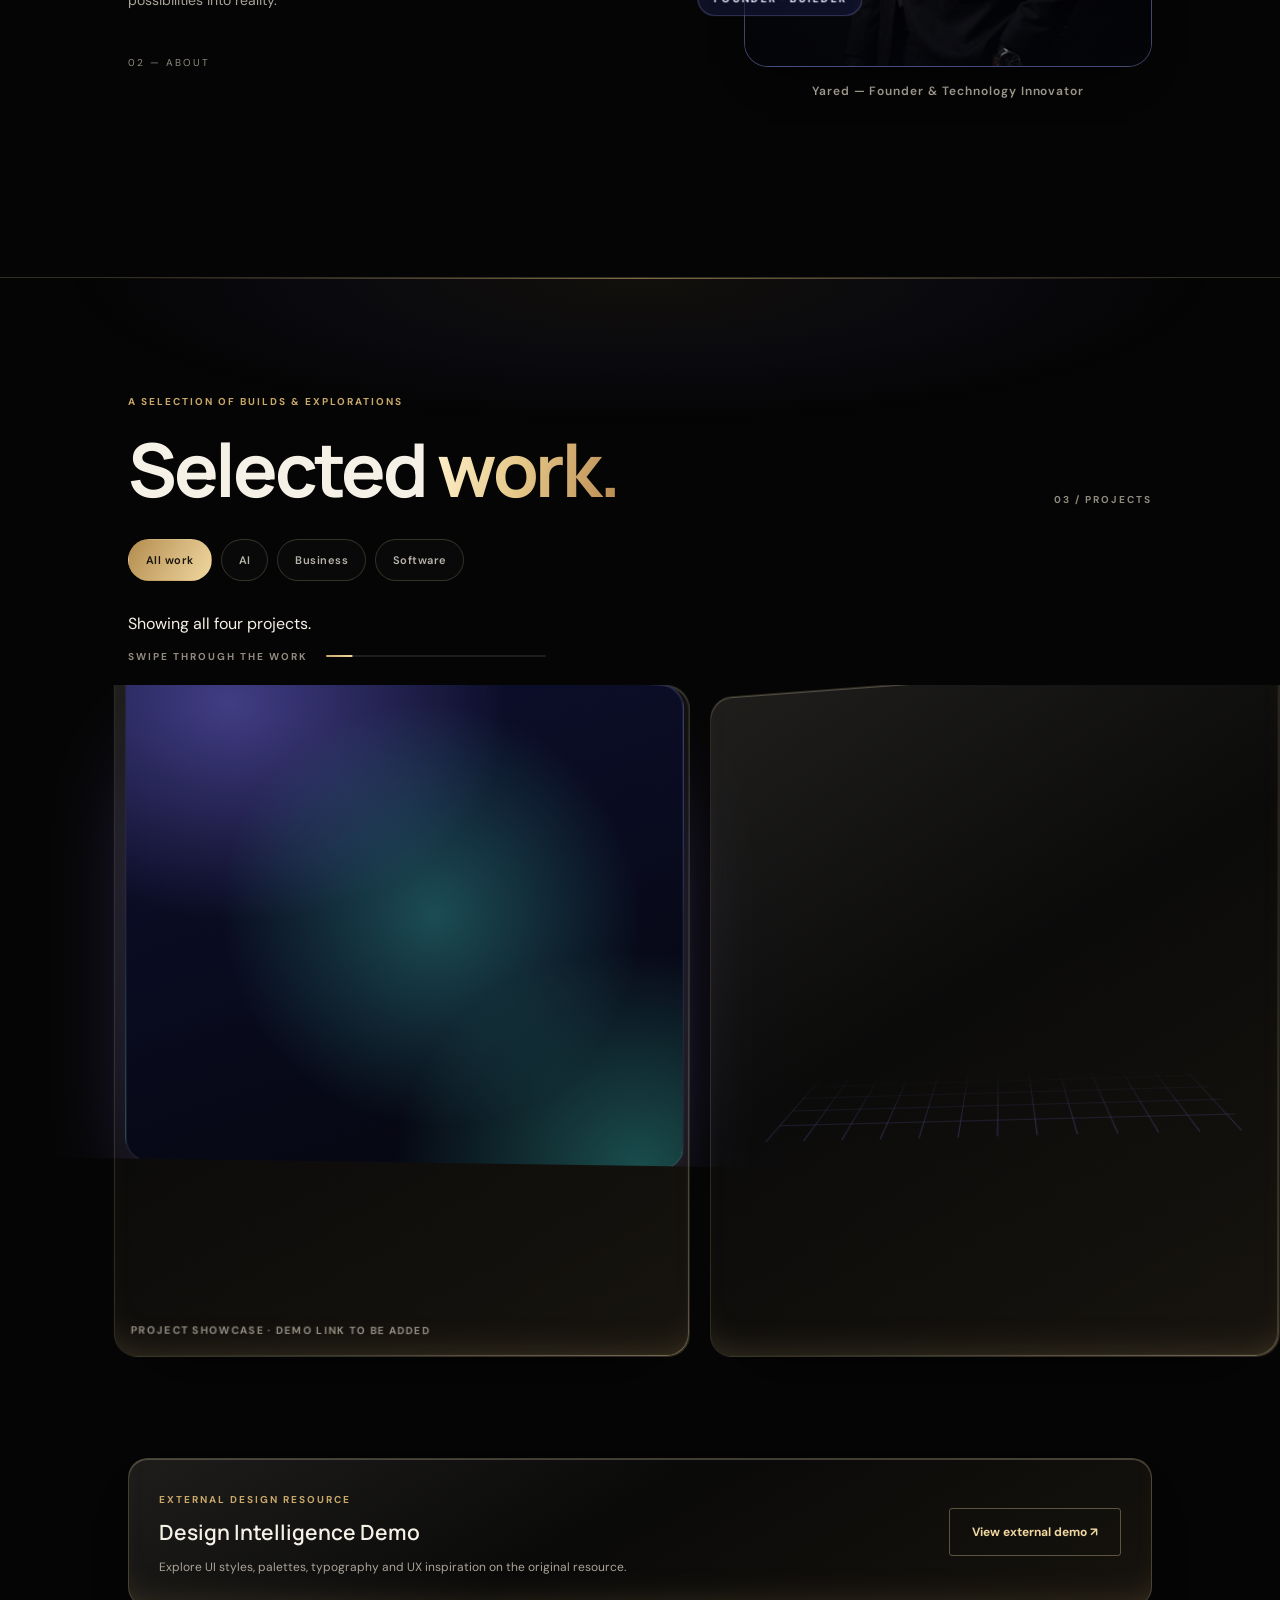
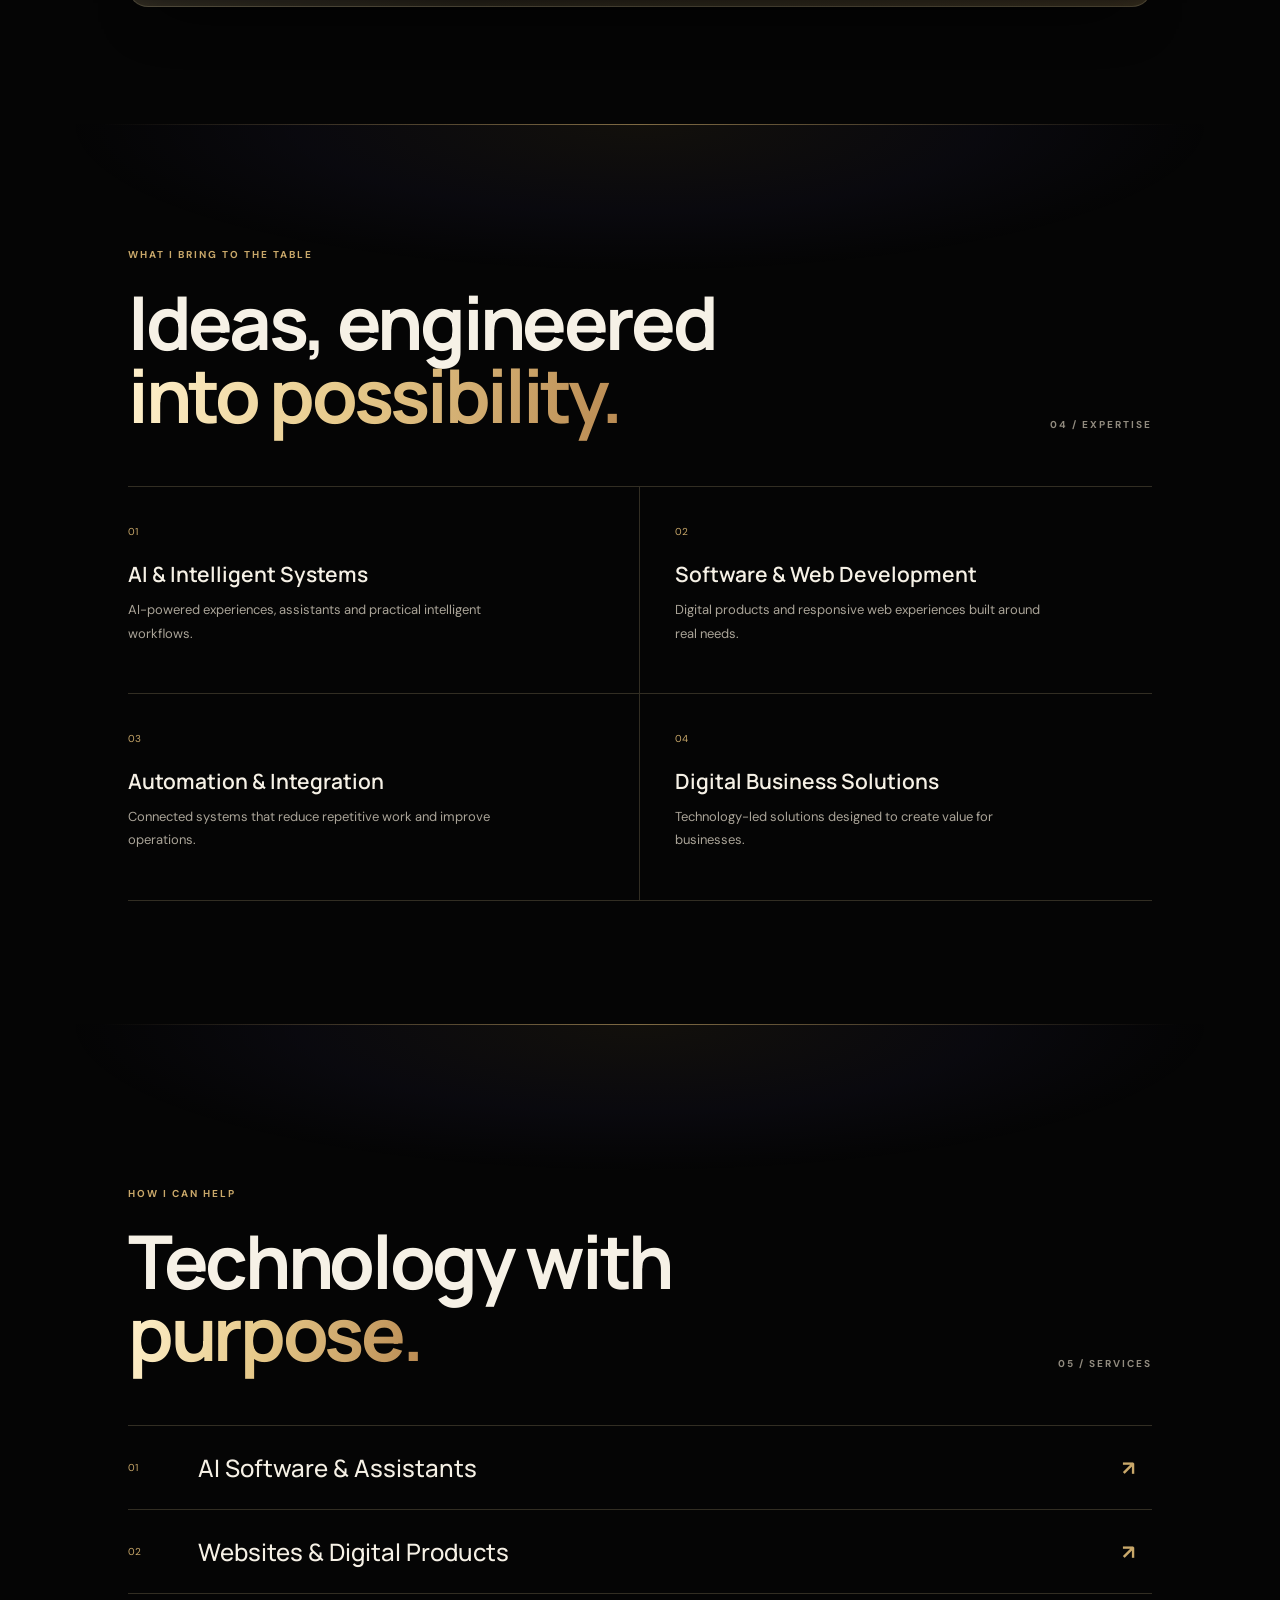
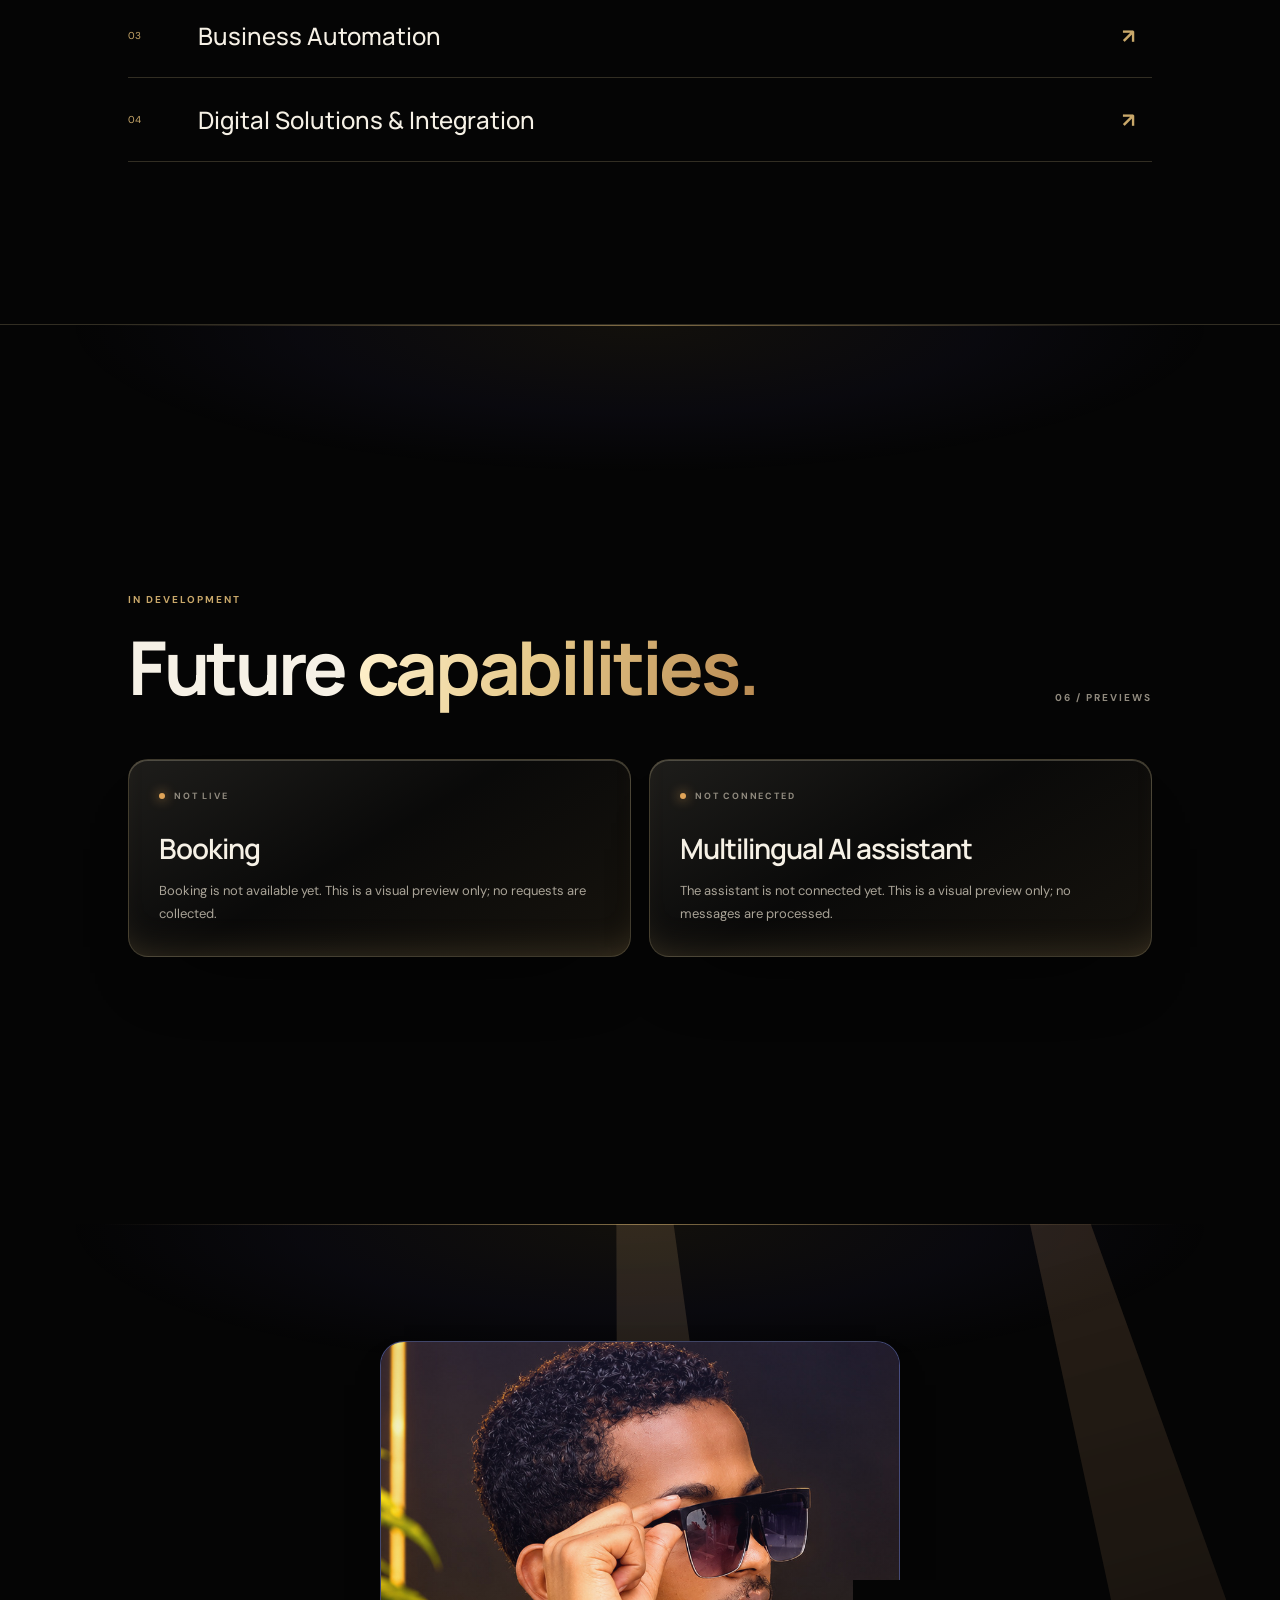
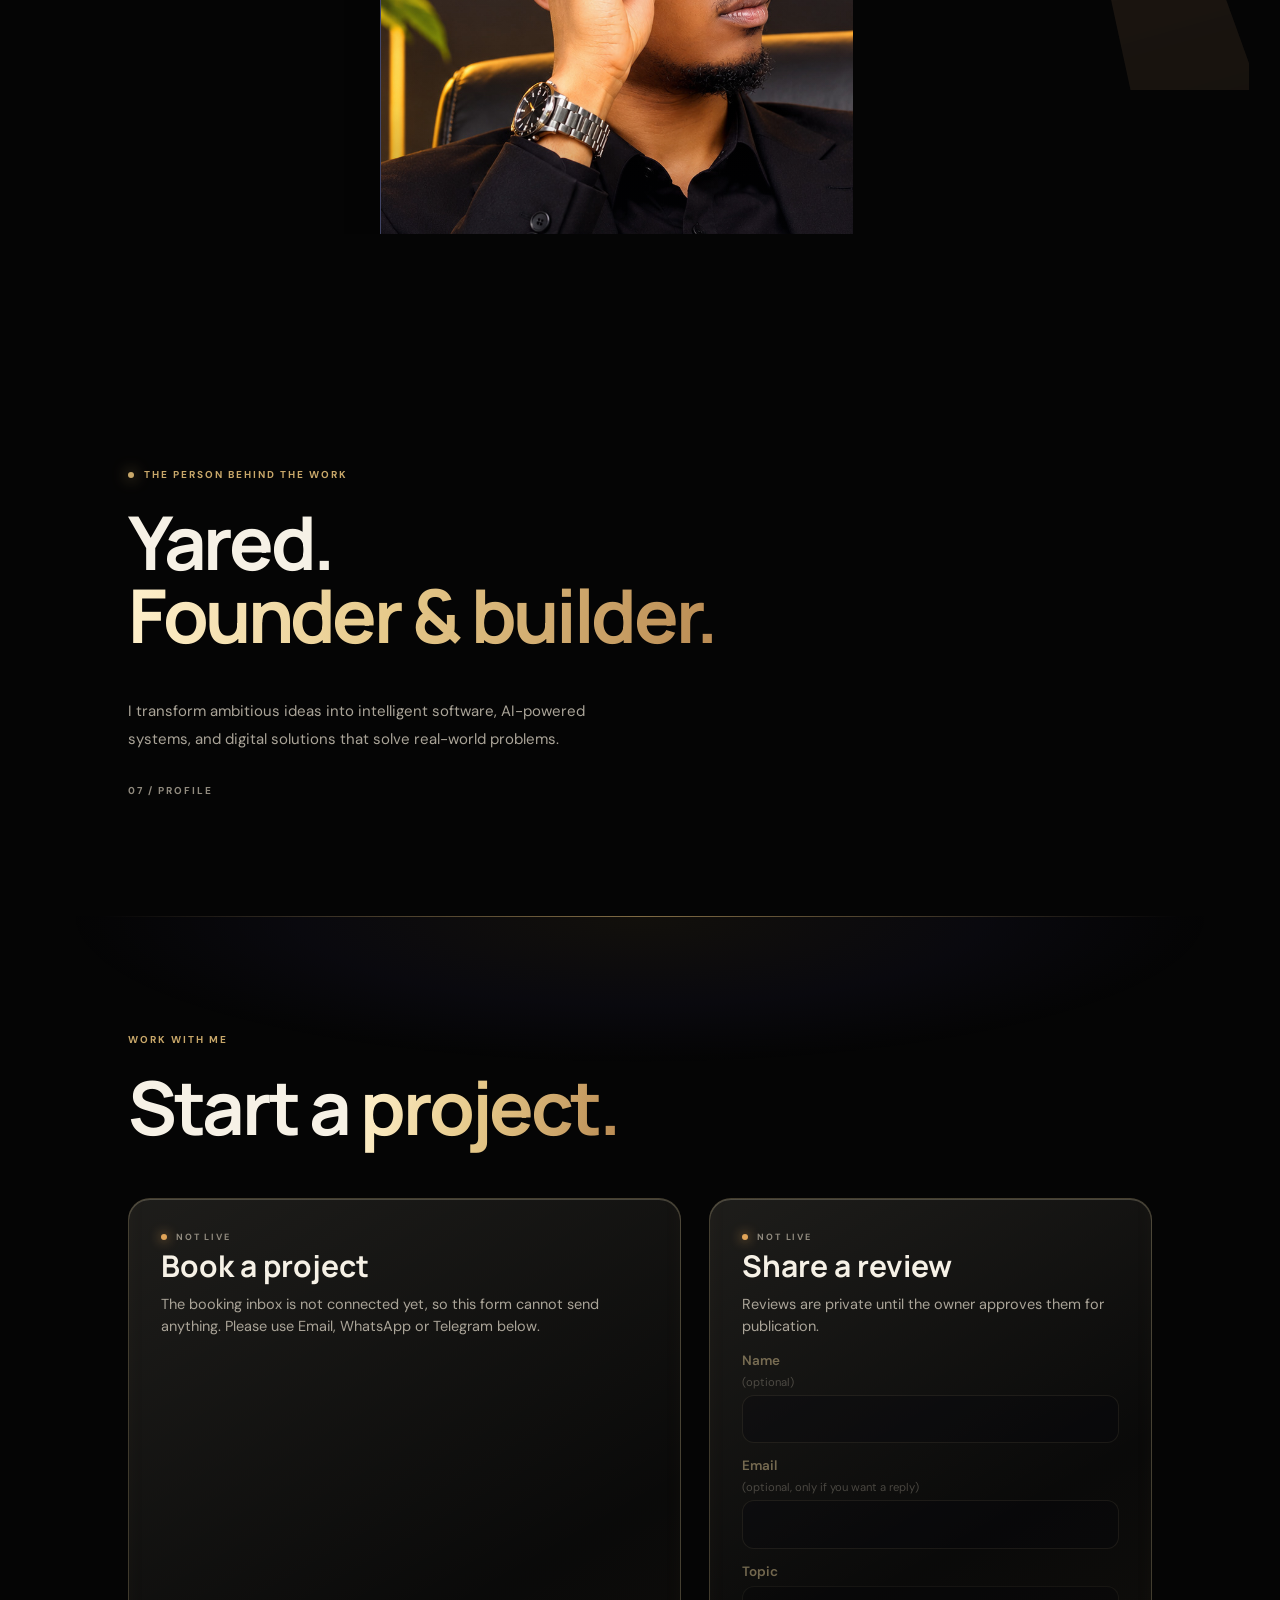
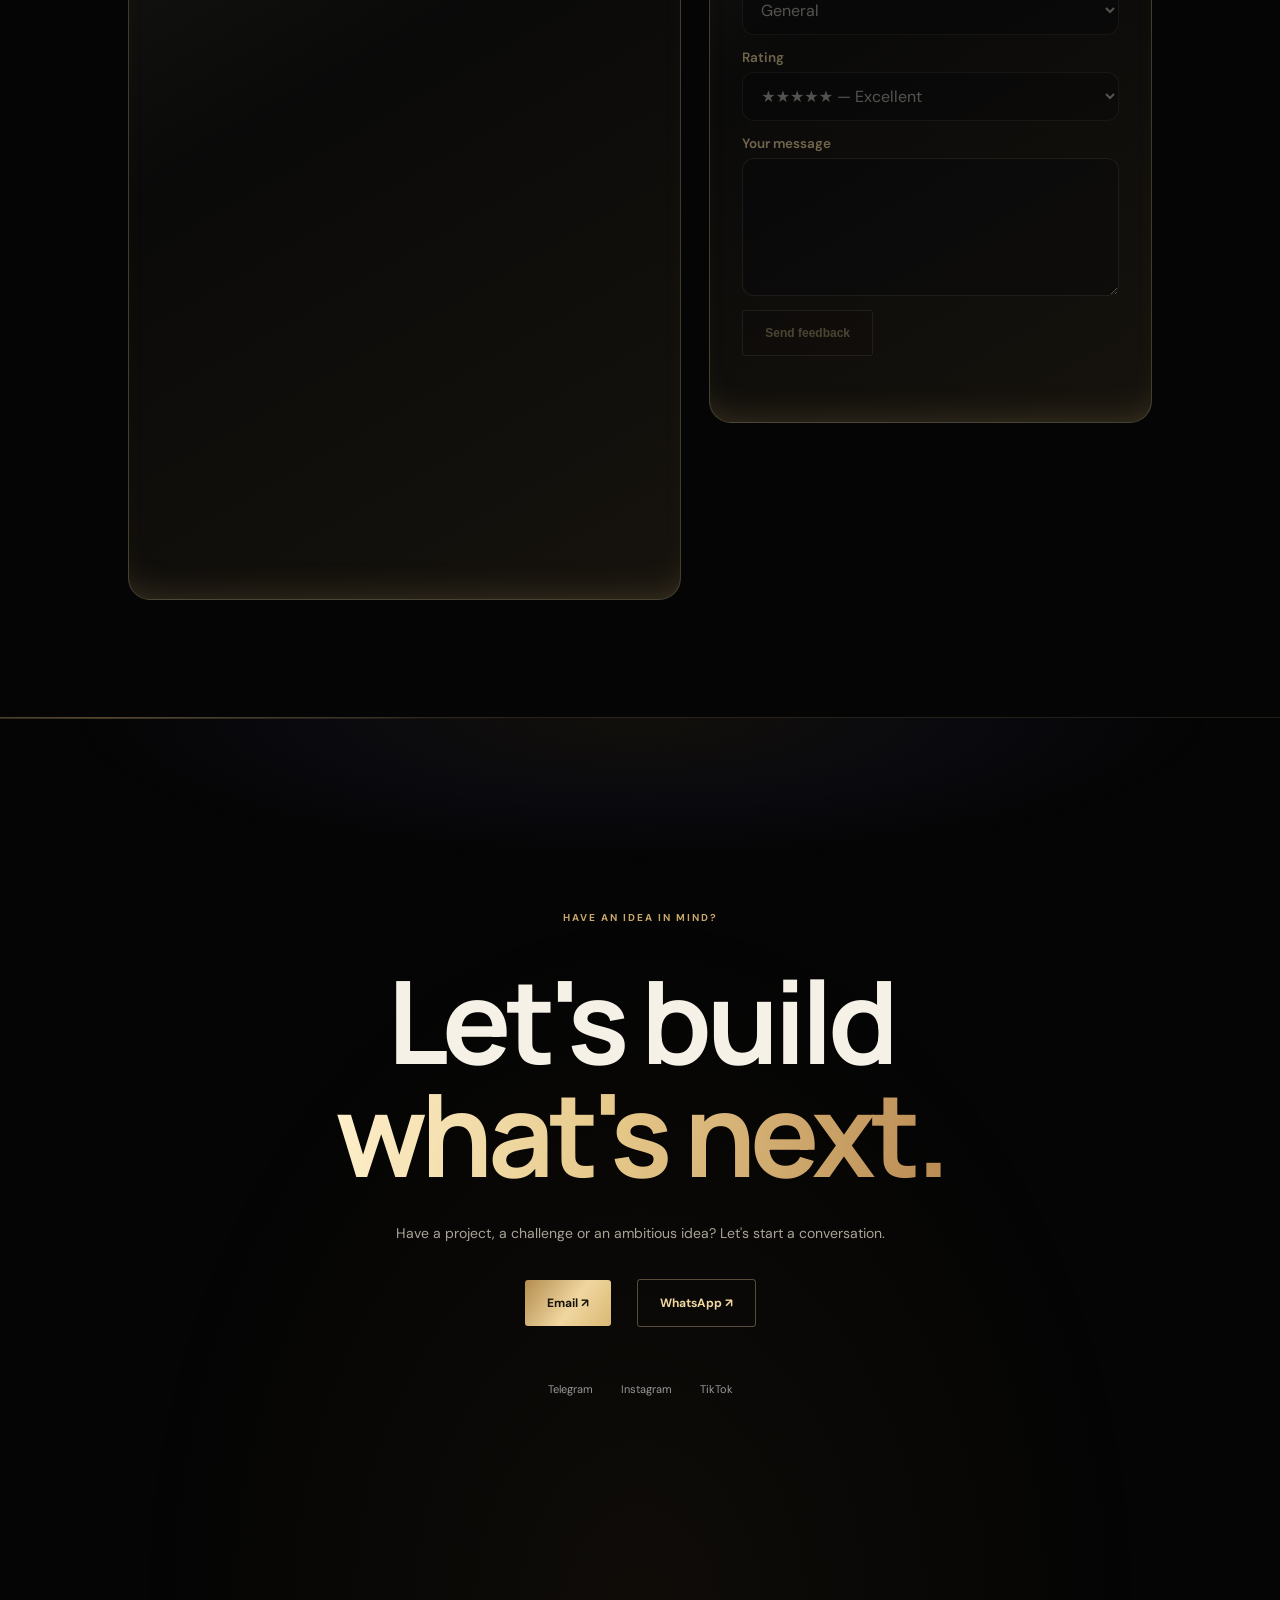
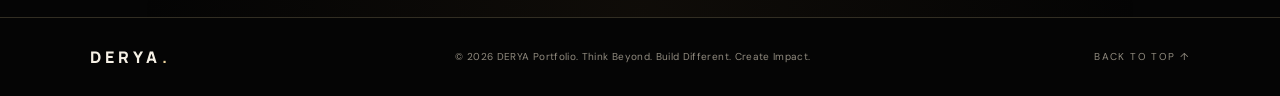
==== commit 1e3bd9ca: "Merge booking/availability/review-moderation work into stage8 branch; hide scroll progress line; ser" ====
--- a/index.html
+++ b/index.html
@@ -179,6 +179,8 @@
               <option value="">Choose one</option><option value="website">Website / digital product</option>
               <option value="ai-assistant">AI software / assistant</option><option value="automation">Business automation</option>
               <option value="software">Software / integration</option><option value="other">Something else</option></select></label>
+            <label>Preferred date<input name="slot_date" type="date" required></label>
+            <label>Available time<select name="slot_id" required><option value="">Choose a date and service first</option></select></label>
             <label>Budget <small>(optional)</small><select name="budget"><option value="">Prefer not to say</option>
               <option value="under-500">Under $500</option><option value="500-1500">$500–1,500</option>
               <option value="1500-5000">$1,500–5,000</option><option value="5000-plus">$5,000+</option><option value="unsure">Not sure yet</option></select></label>
@@ -191,13 +193,14 @@
         </form>
         <form class="s8-card" id="s8-feedback" novalidate aria-labelledby="s8-feedback-h">
           <p class="capability-status s8-state" data-s8-state><span aria-hidden="true"></span> NOT LIVE</p>
-          <h3 id="s8-feedback-h">Private feedback</h3>
-          <p class="s8-note" data-s8-note>Feedback is not connected yet. It will be private and is never shown on this site.</p>
+          <h3 id="s8-feedback-h">Share a review</h3>
+          <p class="s8-note" data-s8-note>Reviews are private until the owner approves them for publication.</p>
           <fieldset class="s8-fields" data-s8-fields disabled>
             <label>Name <small>(optional)</small><input name="name" autocomplete="name" maxlength="80"></label>
             <label>Email <small>(optional, only if you want a reply)</small><input name="email" type="email" autocomplete="email" maxlength="254" inputmode="email"></label>
             <label>Topic<select name="category" required><option value="general">General</option><option value="design">Design</option>
               <option value="bug">Something is broken</option><option value="idea">An idea</option><option value="praise">Kind words</option><option value="other">Other</option></select></label>
+            <label>Rating<select name="rating" required><option value="5">★★★★★ — Excellent</option><option value="4">★★★★☆ — Very good</option><option value="3">★★★☆☆ — Good</option><option value="2">★★☆☆☆ — Fair</option><option value="1">★☆☆☆☆ — Poor</option></select></label>
             <label class="s8-wide">Your message<textarea name="message" rows="5" maxlength="2000" required></textarea></label>
             <div class="s8-hp" aria-hidden="true"><label>Leave this empty<input name="website" tabindex="-1" autocomplete="off"></label></div>
             <button class="button button-outline s8-submit" type="submit">Send feedback</button>
@@ -205,6 +208,11 @@
           <p class="s8-status" role="status" aria-live="polite" data-s8-status></p>
         </form>
       </div>
+    </section>
+
+    <section class="s8-reviews section" id="s8-reviews" aria-labelledby="s8-reviews-title" hidden>
+      <div class="section-heading"><div><p class="eyebrow">CLIENT EXPERIENCE</p><h2 id="s8-reviews-title">Words that <em>matter.</em></h2></div></div>
+      <div id="s8-reviews-list" class="s8-reviews-list"></div>
     </section>
 
     <!-- Scene 7: closing -->
--- a/stage8.css
+++ b/stage8.css
@@ -40,3 +40,11 @@
 .portrait-frame img[src$="portrait-chair.jpg"] { object-position: center 10%; }
 .s7-fig-card img[src$="portrait-gold.jpg"] { object-position: 40% center; }
 .s7-fig-card img[src$="portrait-formal.jpg"] { object-position: center 12%; }
+
+/* Stage 8.1 approved client reviews */
+.s8-reviews-list{display:grid;grid-template-columns:repeat(auto-fit,minmax(min(100%,260px),1fr));gap:1rem}
+.s8-review-card{padding:1.5rem;border:1px solid rgba(201,168,106,.24);border-radius:18px;background:rgba(255,255,255,.035);backdrop-filter:blur(14px)}
+.s8-review-stars{color:var(--gold,#c9a86a);letter-spacing:.12em;margin:0 0 .75rem}
+.s8-review-card blockquote{margin:0 0 1.25rem;line-height:1.7;color:rgba(255,255,255,.88)}
+.s8-review-author{margin:0;font-weight:700;color:#fff}
+.s8-review-card small{color:rgba(255,255,255,.56)}
--- a/luxe-mobile.css
+++ b/luxe-mobile.css
@@ -197,3 +197,6 @@
 /* Calm cover (owner request): no floating 3D objects over the cover and no floating scene-dot rail at the right edge.
    Navigation stays in the header; every section is still reachable from it and by scrolling. */
 .s7-obj, .s7-rail { display: none !important; }
+
+/* Owner request: no horizontal progress line that travels across the top while scrolling. */
+.scroll-progress { display: none !important; }
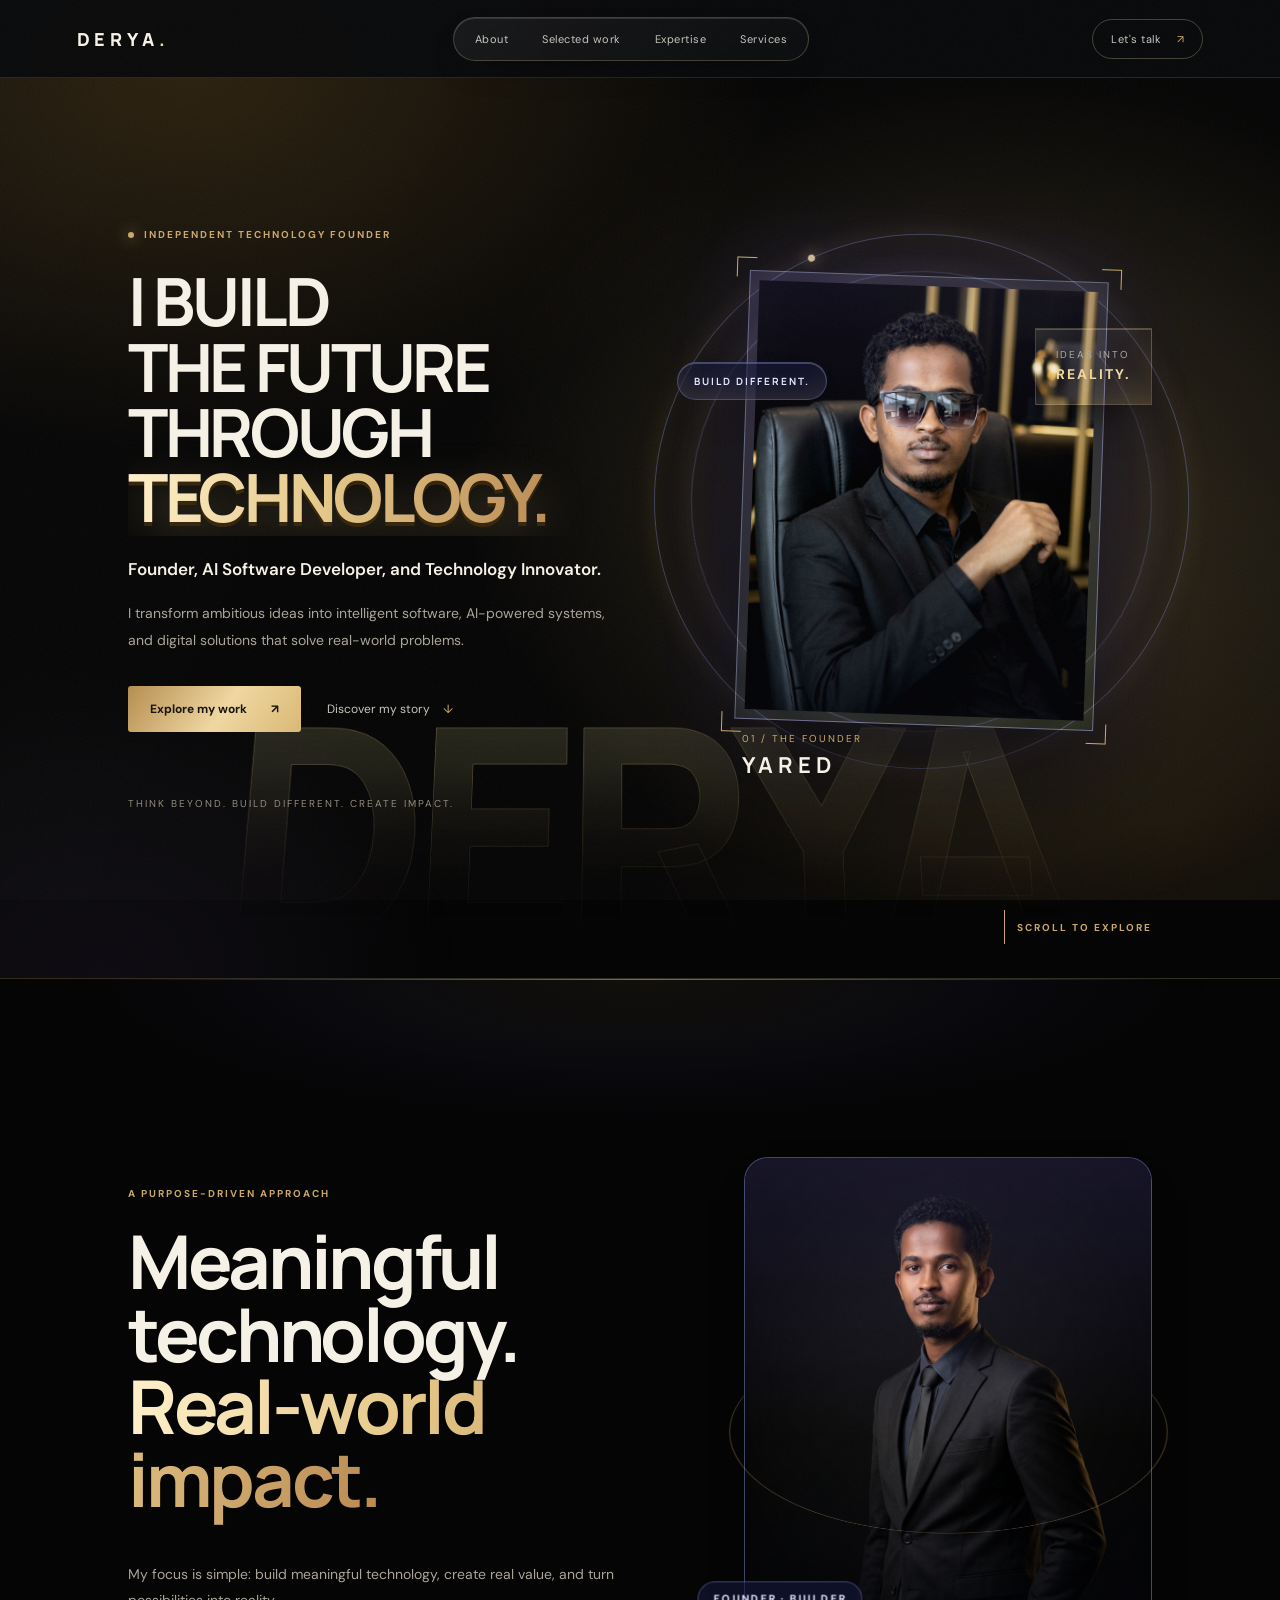
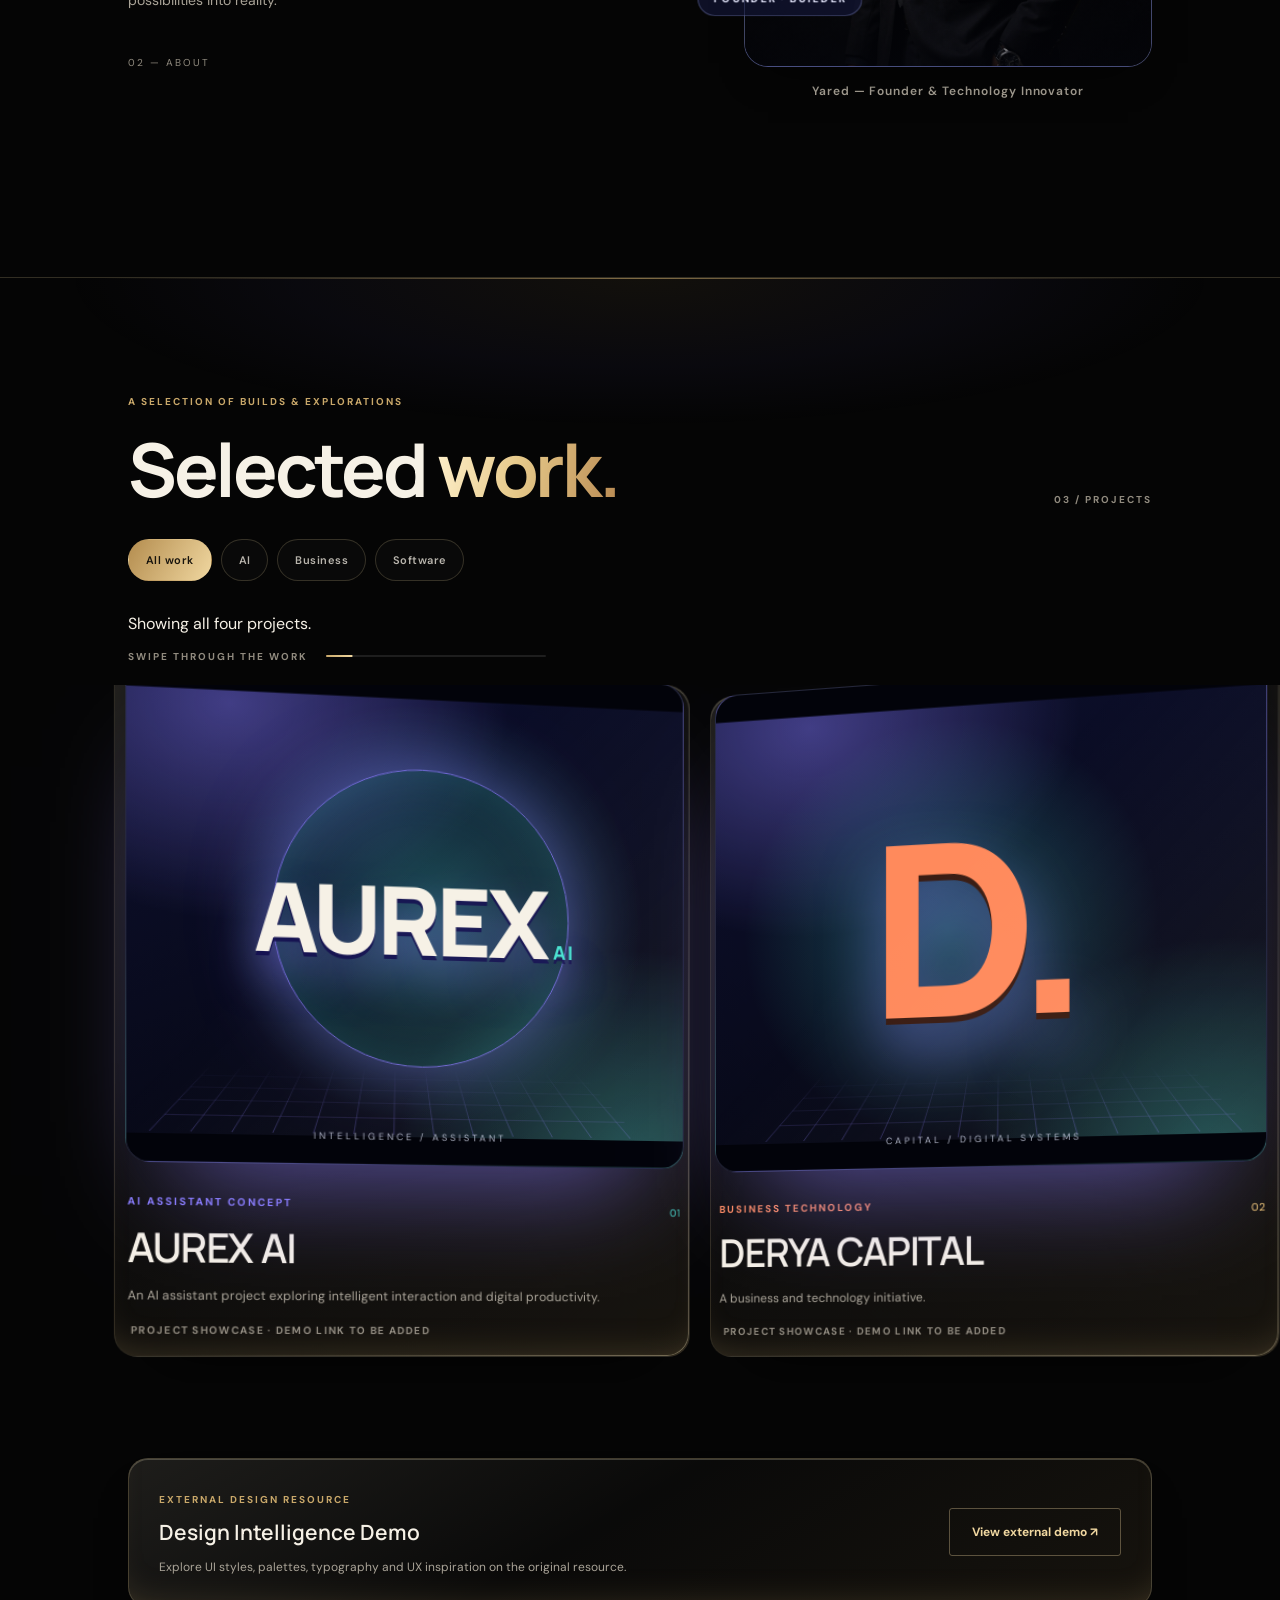
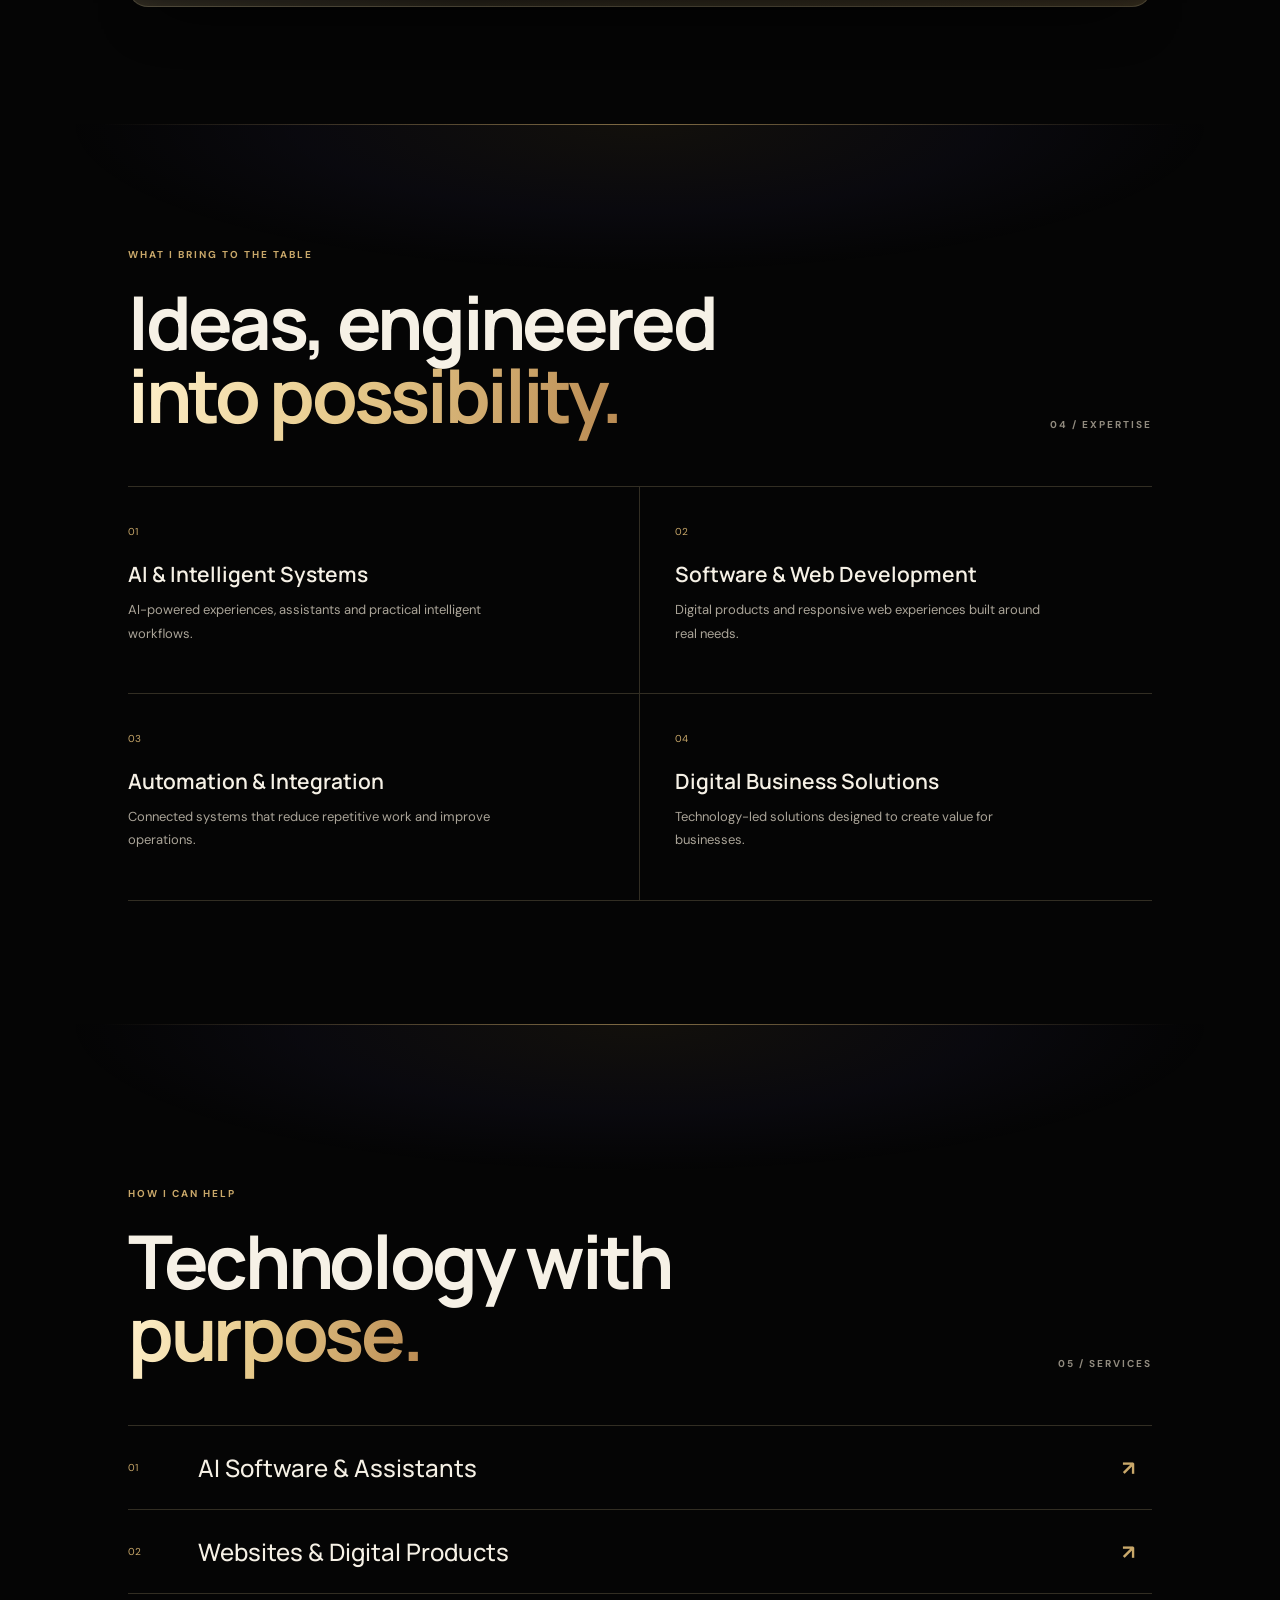
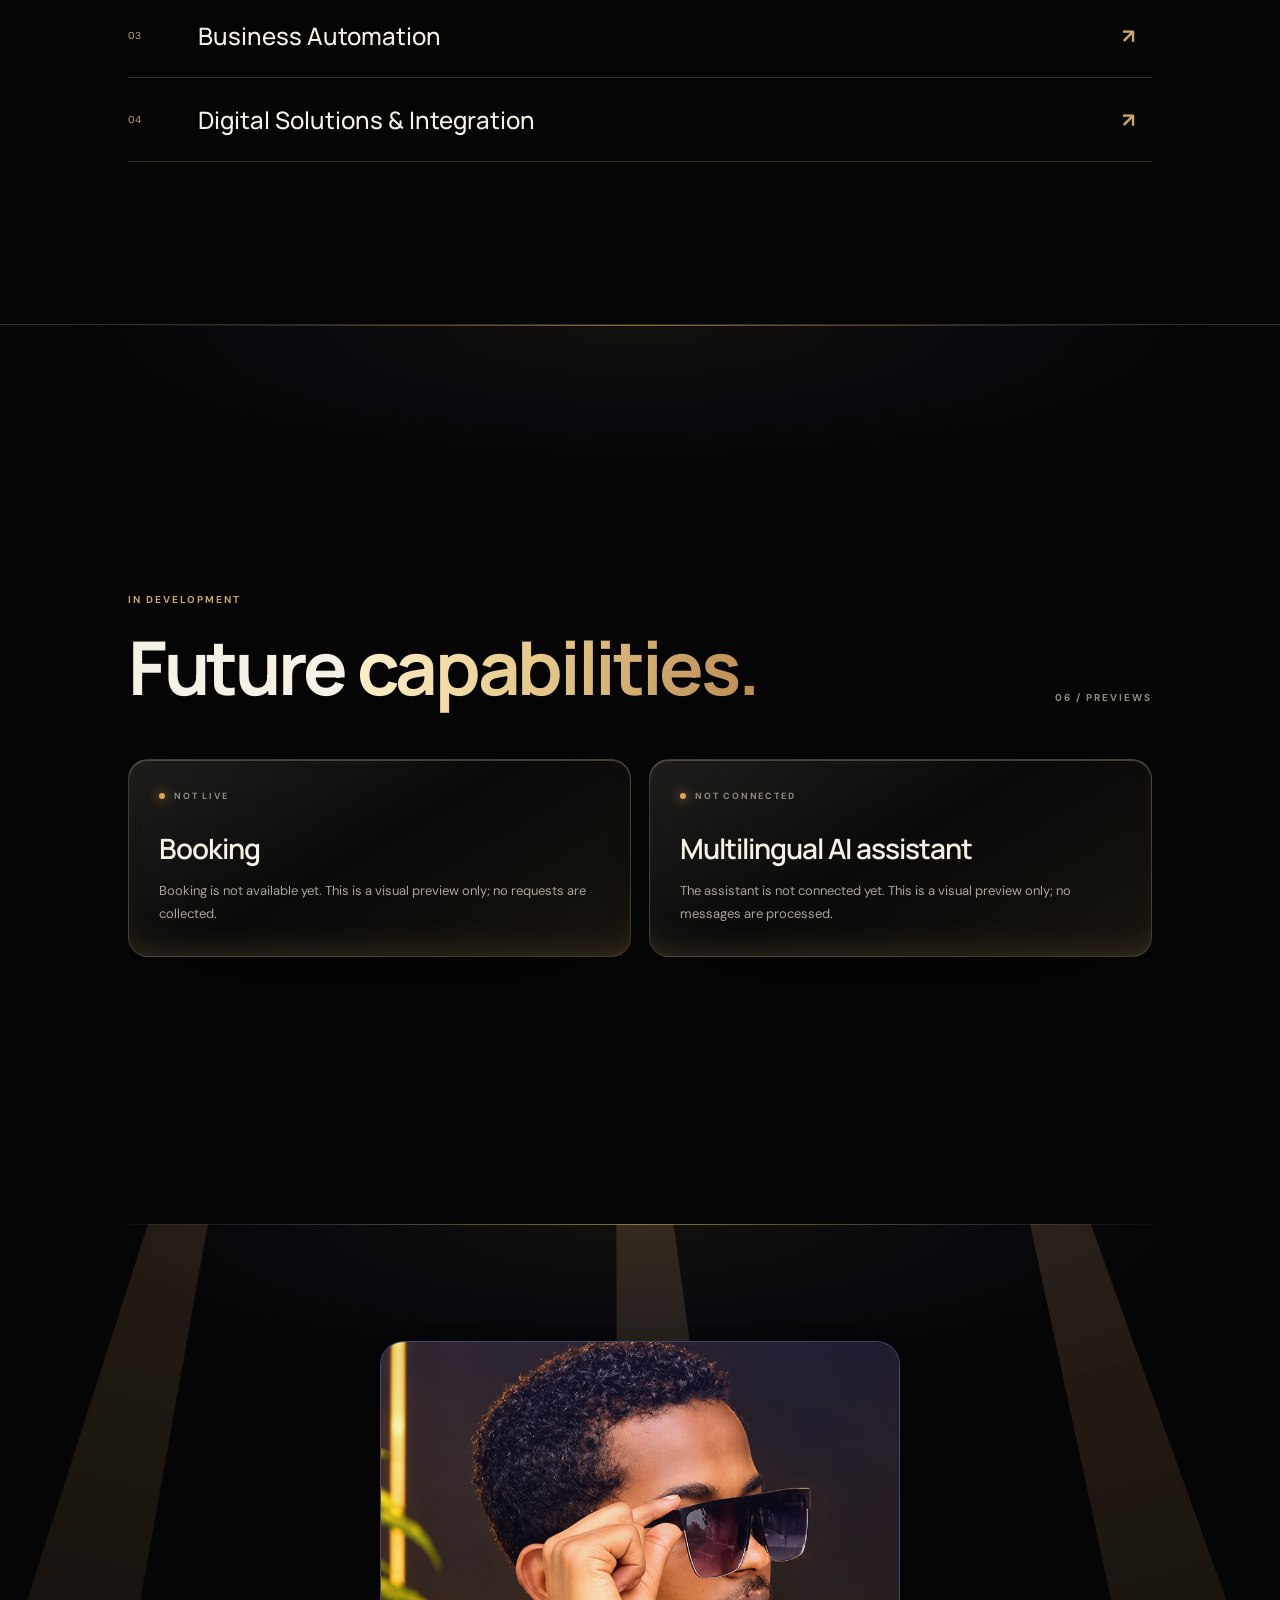
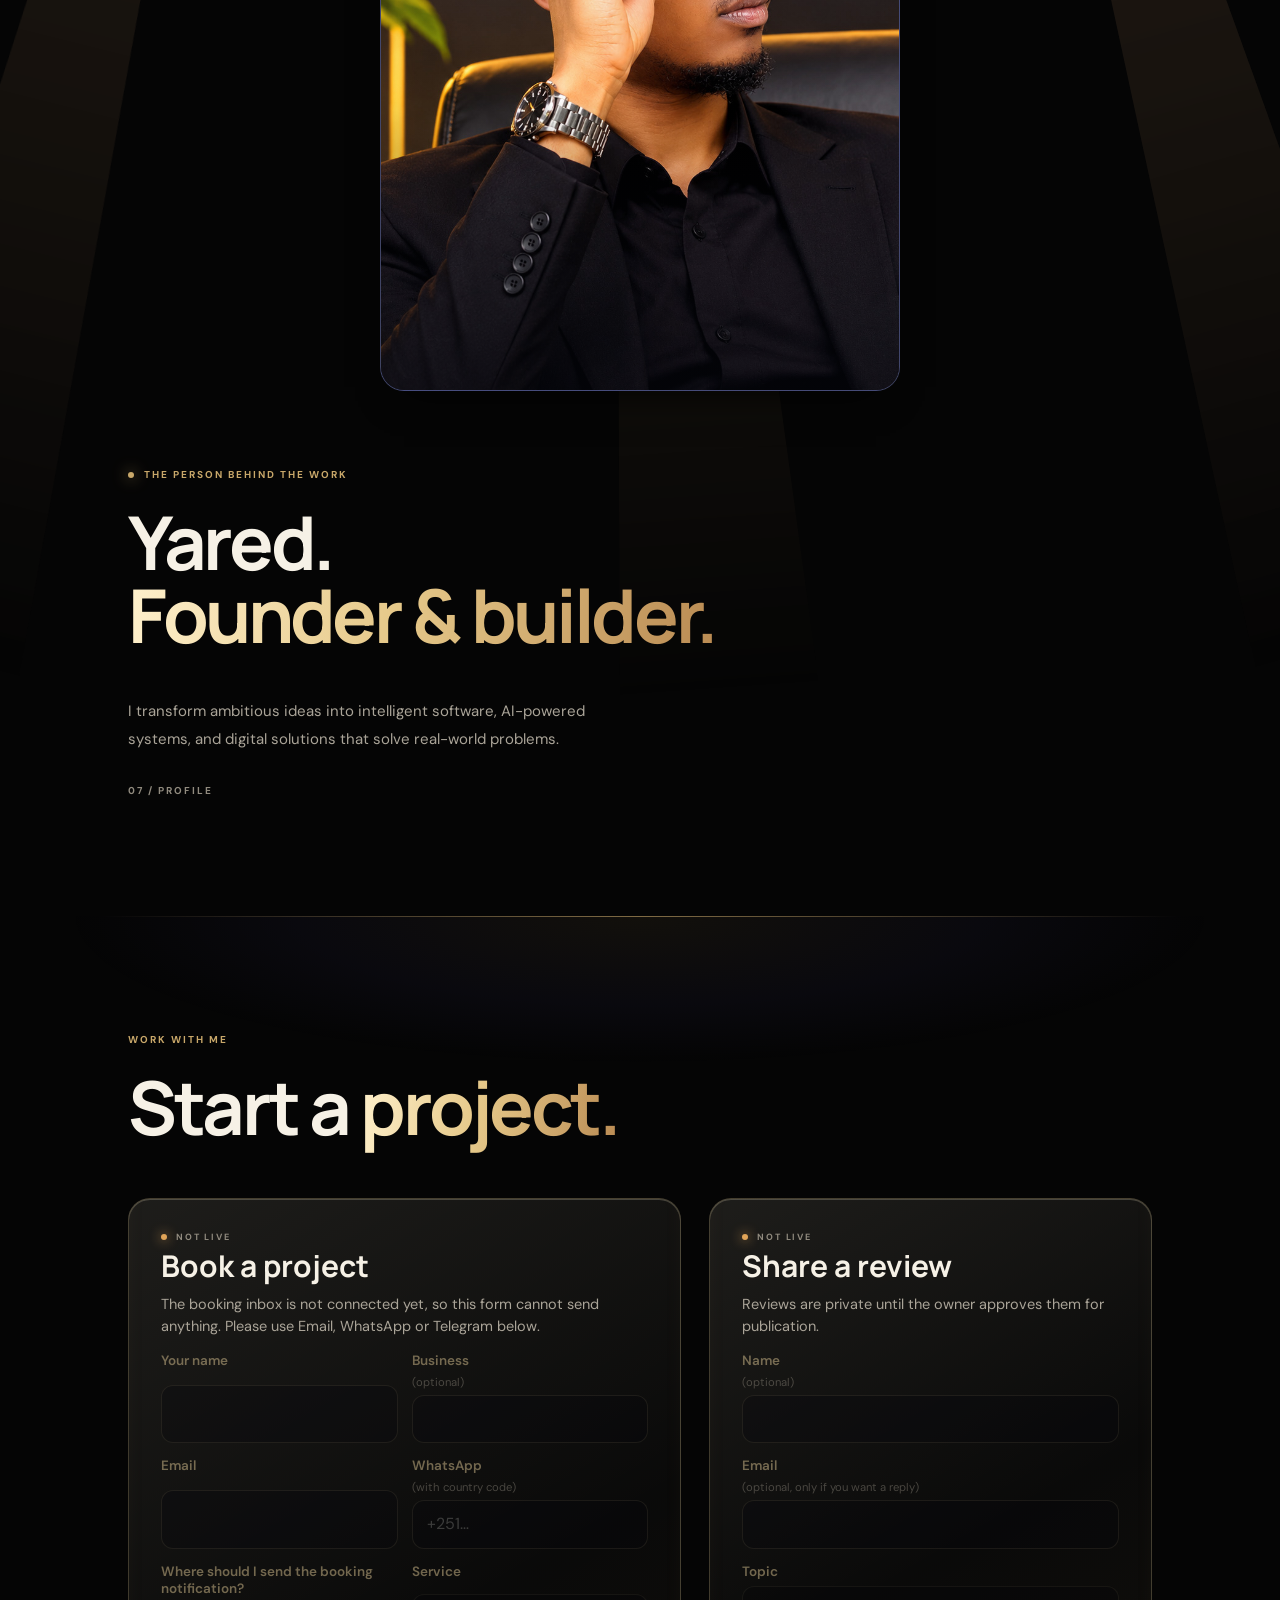
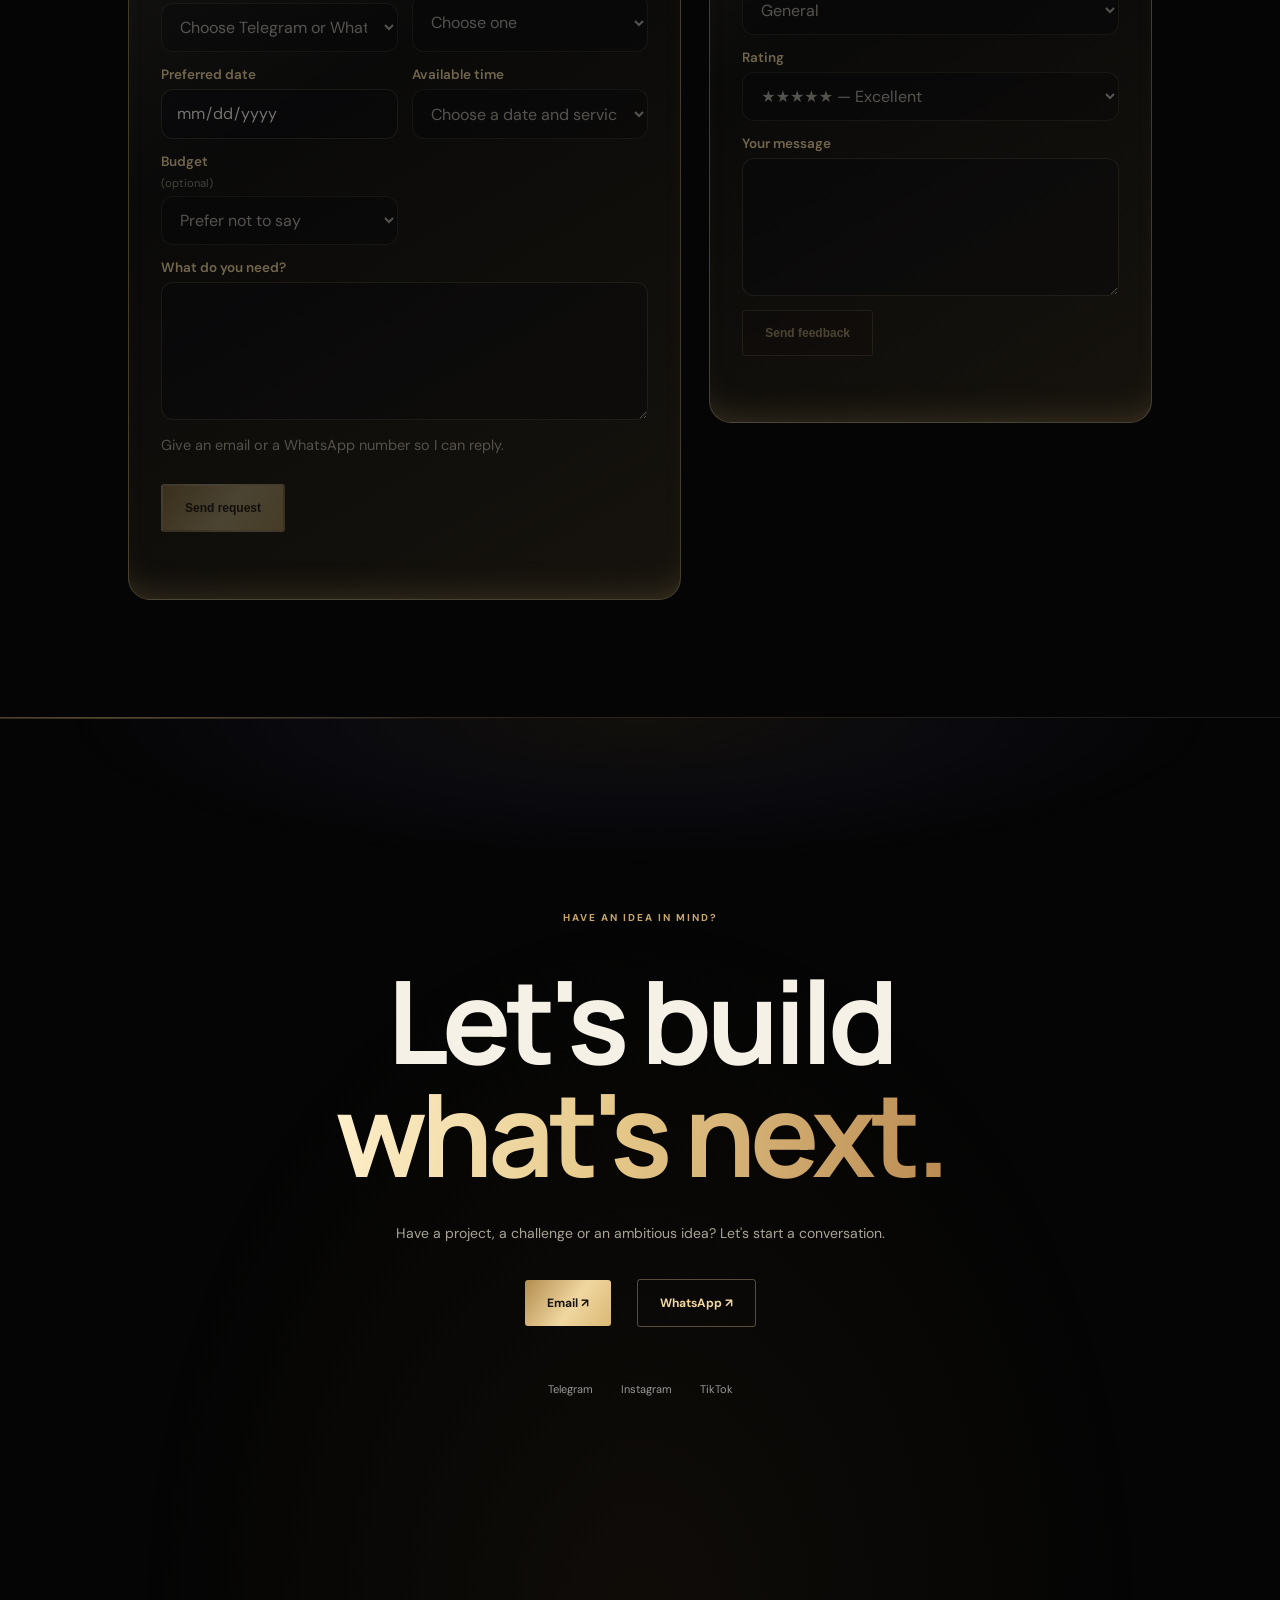
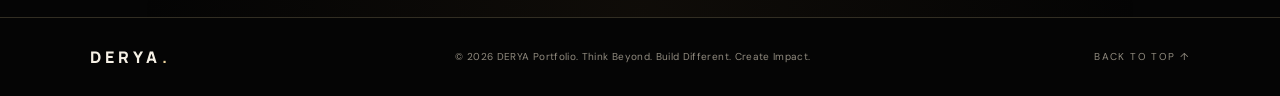
==== commit ba87ecb5: "Hide the intro animation completely (owner-approved); SHOW_INTRO flag restores it Co-Authored-By: Cl" ====
--- a/index.html
+++ b/index.html
@@ -10,8 +10,8 @@
   <meta property="og:description" content="Building intelligent software, AI-powered systems and digital solutions.">
   <link rel="icon" href="data:image/svg+xml,%3Csvg xmlns='http://www.w3.org/2000/svg' viewBox='0 0 64 64'%3E%3Crect width='64' height='64' rx='12' fill='%2305060d'/%3E%3Ctext x='32' y='47' font-family='Georgia,serif' font-size='44' font-weight='700' text-anchor='middle' fill='%23c9a86a'%3ED%3C/text%3E%3C/svg%3E">
   <script>try{if(sessionStorage.getItem('yared-intro')==='1')document.documentElement.classList.add('intro-seen')}catch(e){}</script>
-  <!-- Stage 7 intro: plays once per session, never under reduced motion, always removed by a 9.5s failsafe -->
-  <script>try{var r=document.documentElement;if(!matchMedia('(prefers-reduced-motion: reduce)').matches&&sessionStorage.getItem('derya-s7-intro')!=='1'){r.classList.add('s7-intro');setTimeout(function(){r.classList.remove('s7-intro')},9500)}}catch(e){}</script>
+  <!-- Stage 7 intro (currently switched off, see SHOW_INTRO): plays once per session, never under reduced motion, always removed by a 9.5s failsafe -->
+  <script>try{var SHOW_INTRO=false; /* owner-approved 2026-11-27: intro hidden completely. Set true to bring the signature intro back. */var r=document.documentElement;if(SHOW_INTRO&&!matchMedia('(prefers-reduced-motion: reduce)').matches&&sessionStorage.getItem('derya-s7-intro')!=='1'){r.classList.add('s7-intro');setTimeout(function(){r.classList.remove('s7-intro')},9500)}}catch(e){}</script>
   <script src="cms-boot.js"></script>
   <noscript><style>.s7-intro-el{display:none!important}html.s7-intro{overflow:auto!important}</style></noscript>
   <meta name="description" content="DERYA Portfolio — Founder & Technology Innovator. Building intelligent software, AI-powered systems and digital solutions.">
--- a/signature.css
+++ b/signature.css
@@ -78,3 +78,6 @@
 @supports not ((-webkit-background-clip: text) or (background-clip: text)) { .sig-name { color: #e6cb8f; } }
 
 @media (prefers-reduced-motion: reduce) { .s7-intro-el { display: none !important; } html.s7-intro, html.s7-intro body { overflow: auto; } }
+
+/* Intro hidden completely (owner-approved). The markup is removed by stage7.js when html.s7-intro is not set; this is a belt-and-braces guard. */
+.s7-intro-el { display: none !important; }
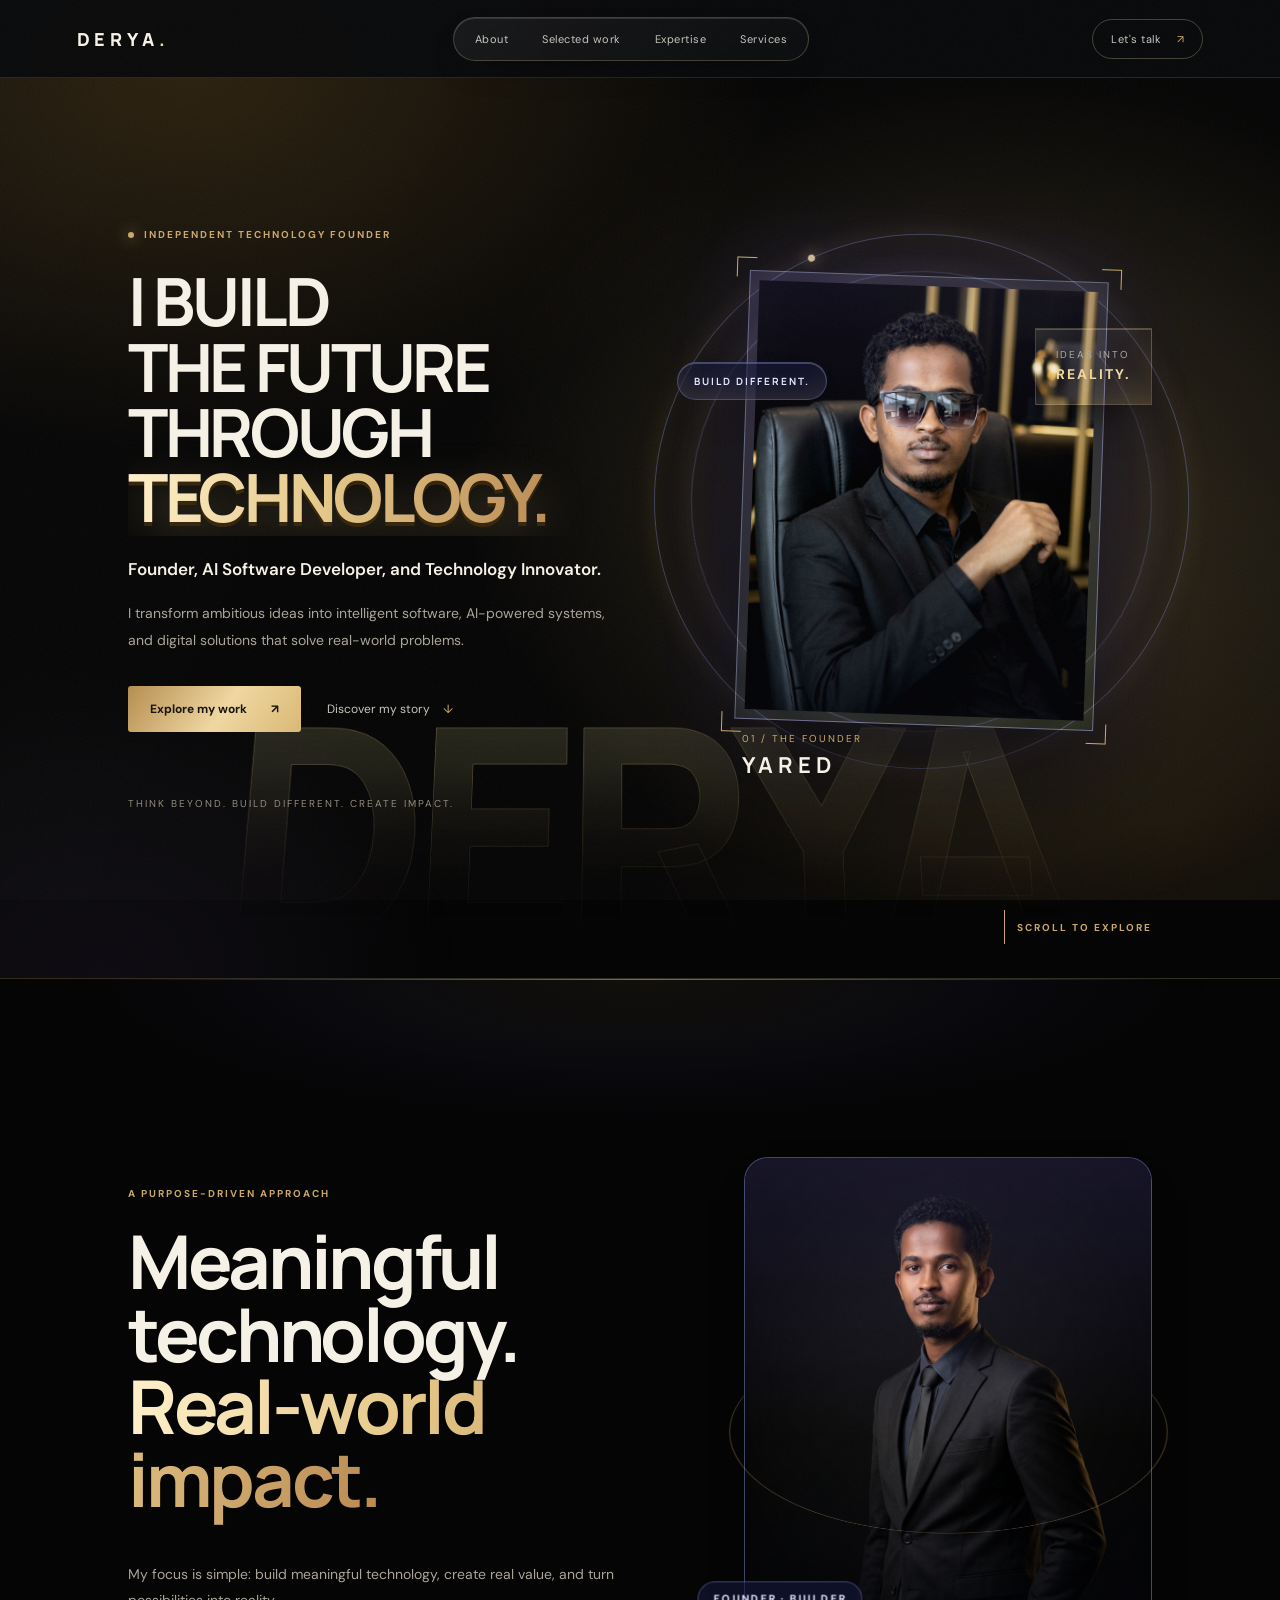
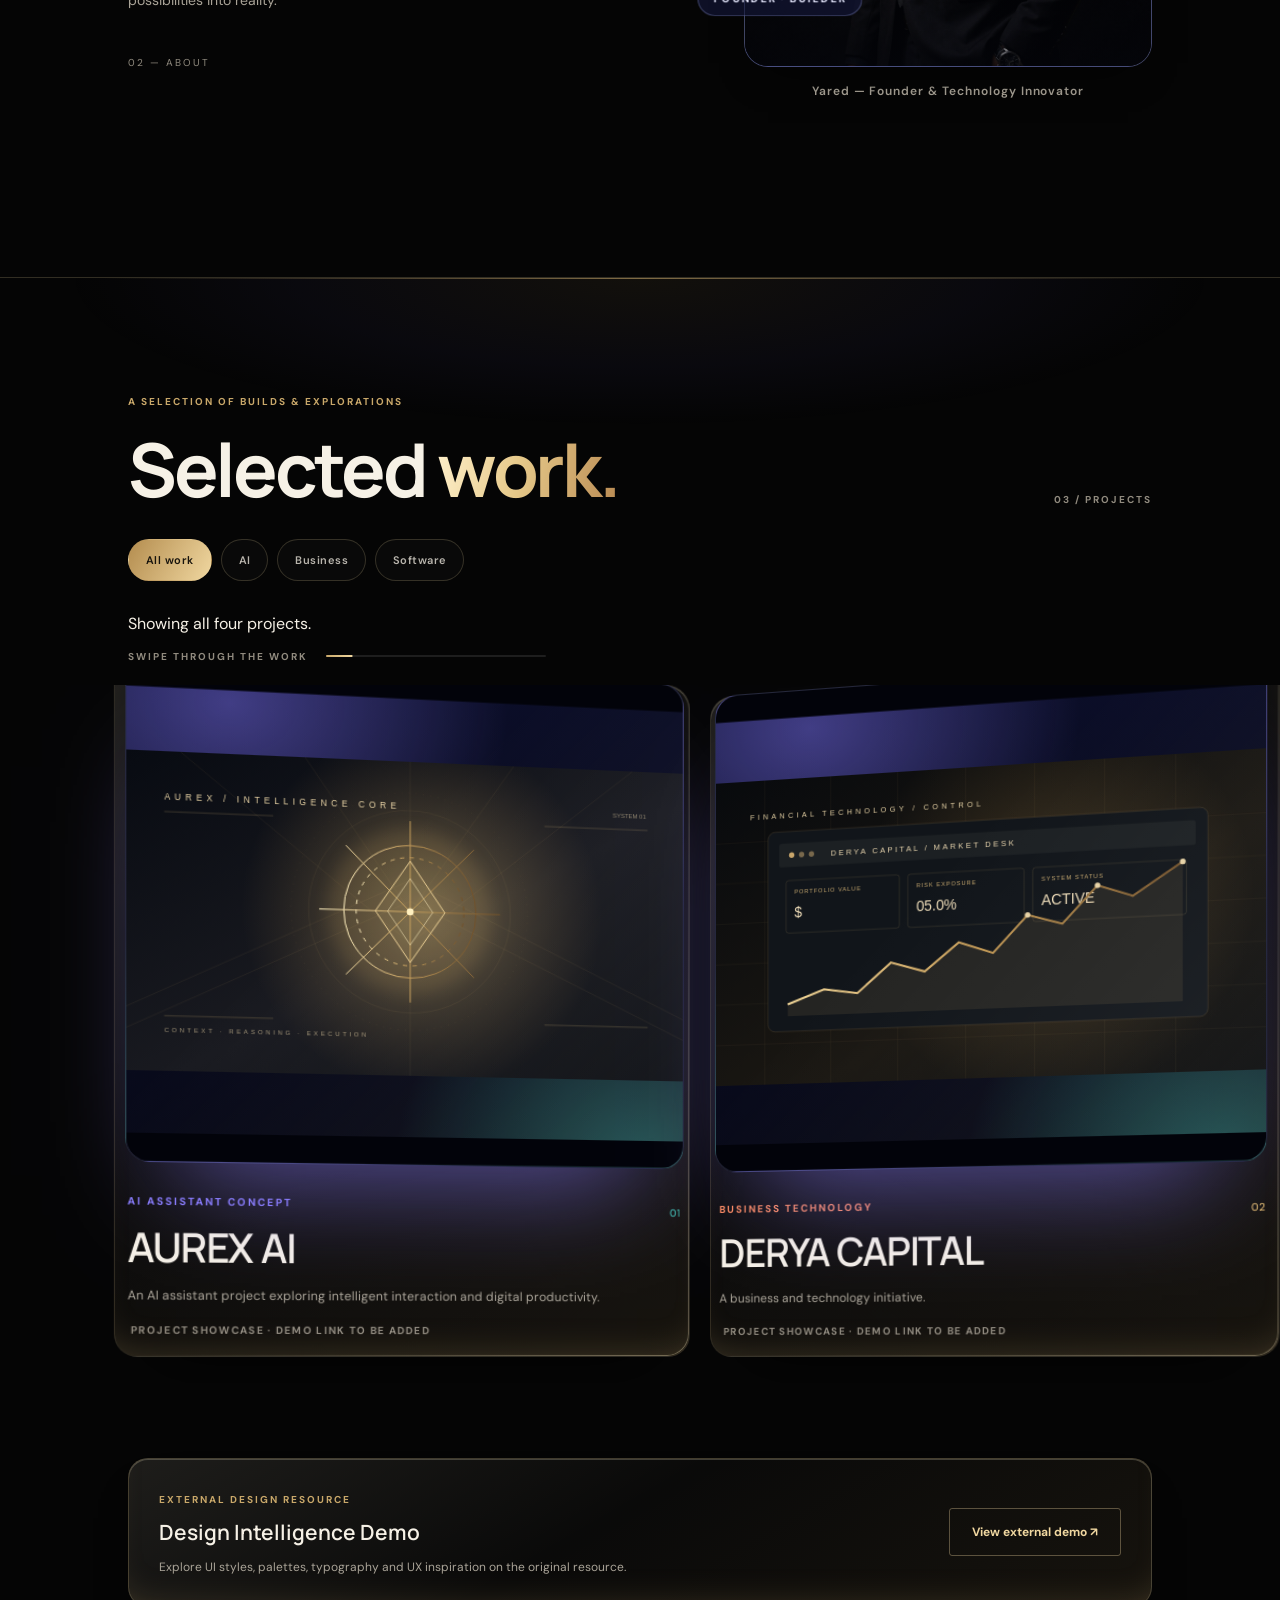
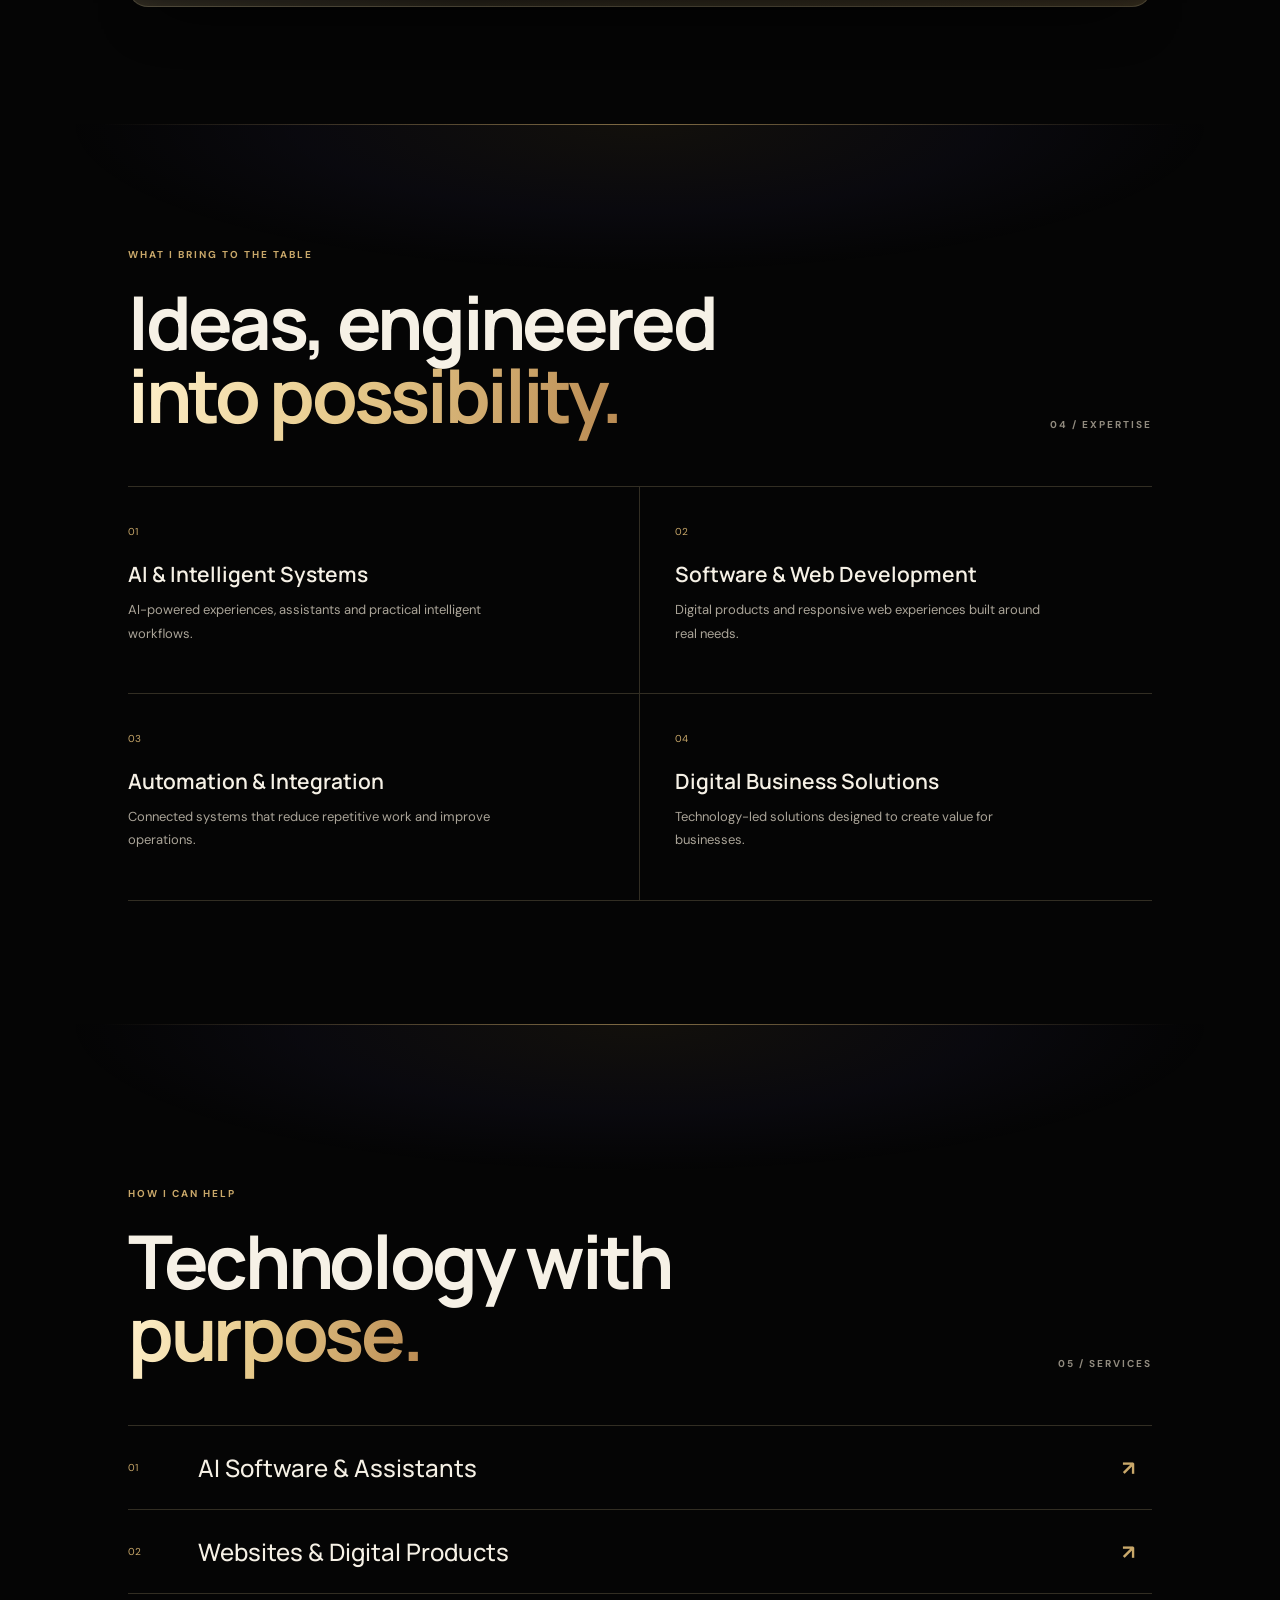
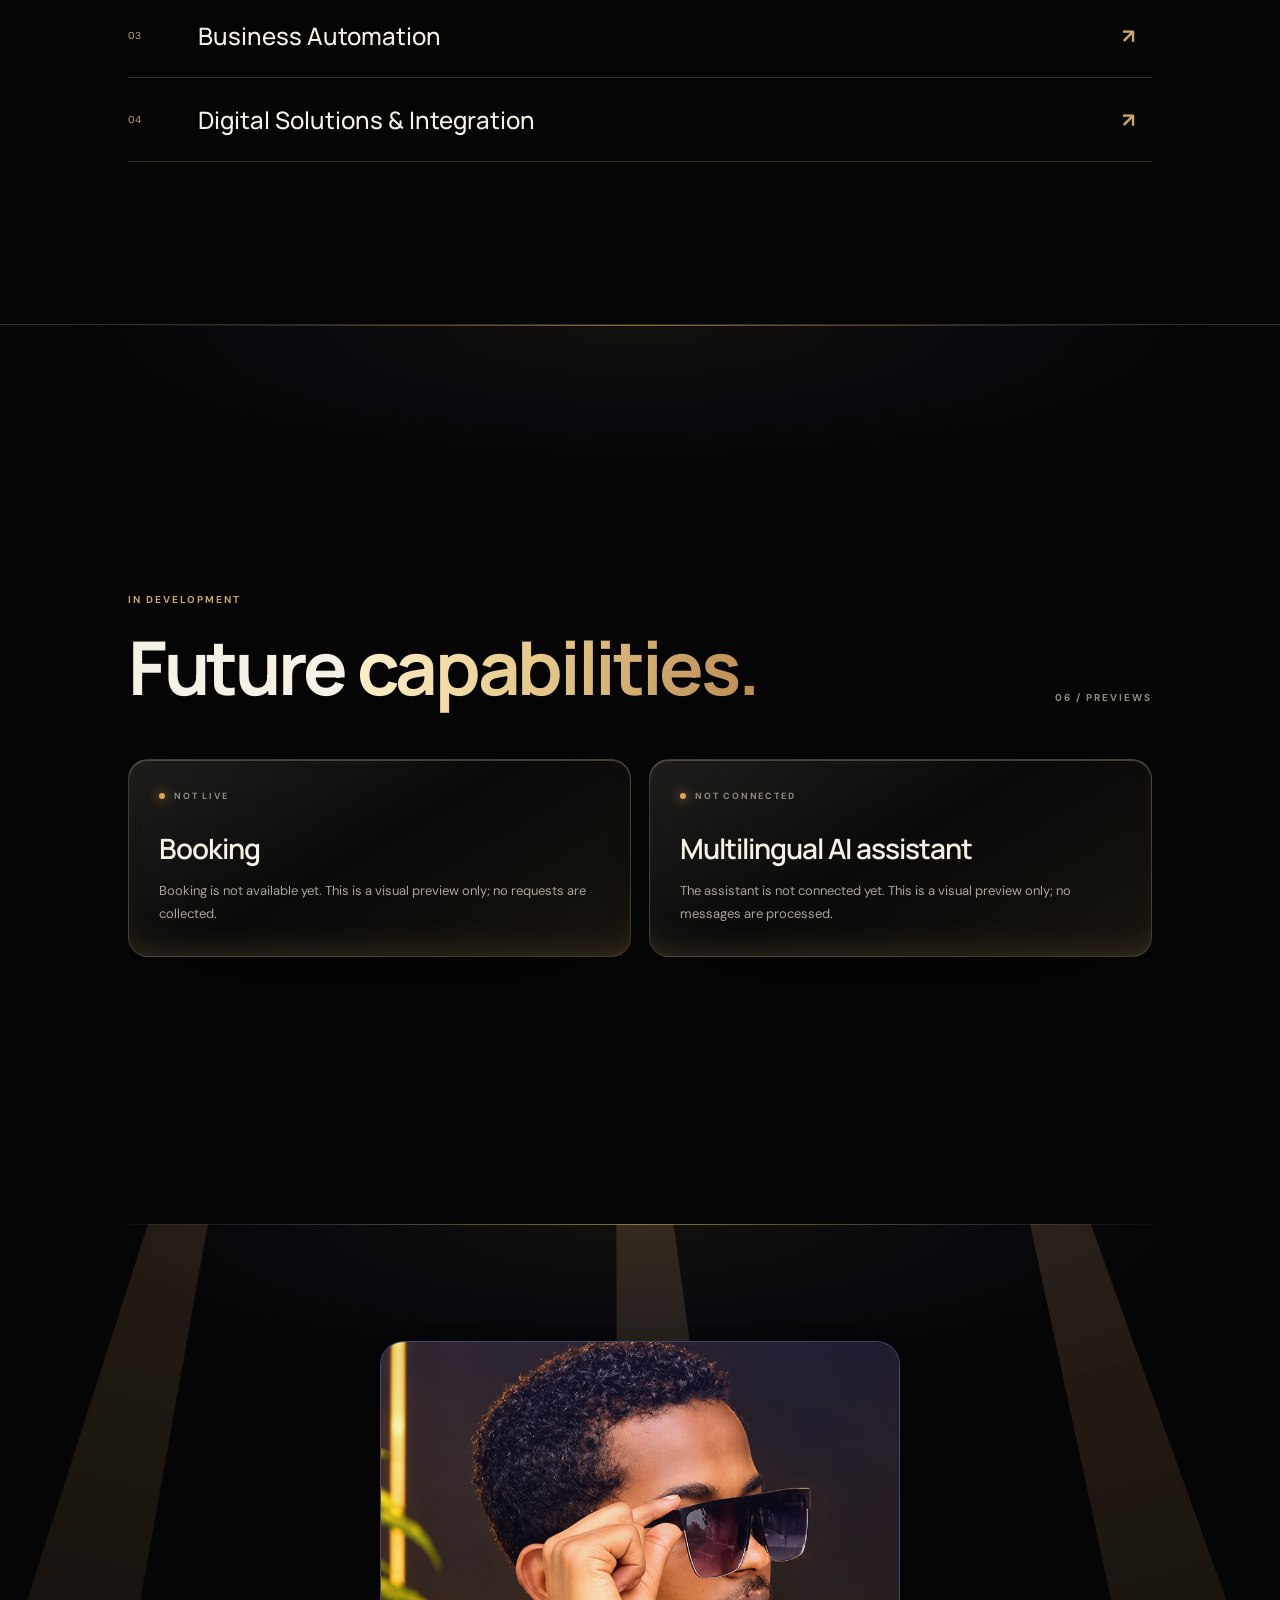
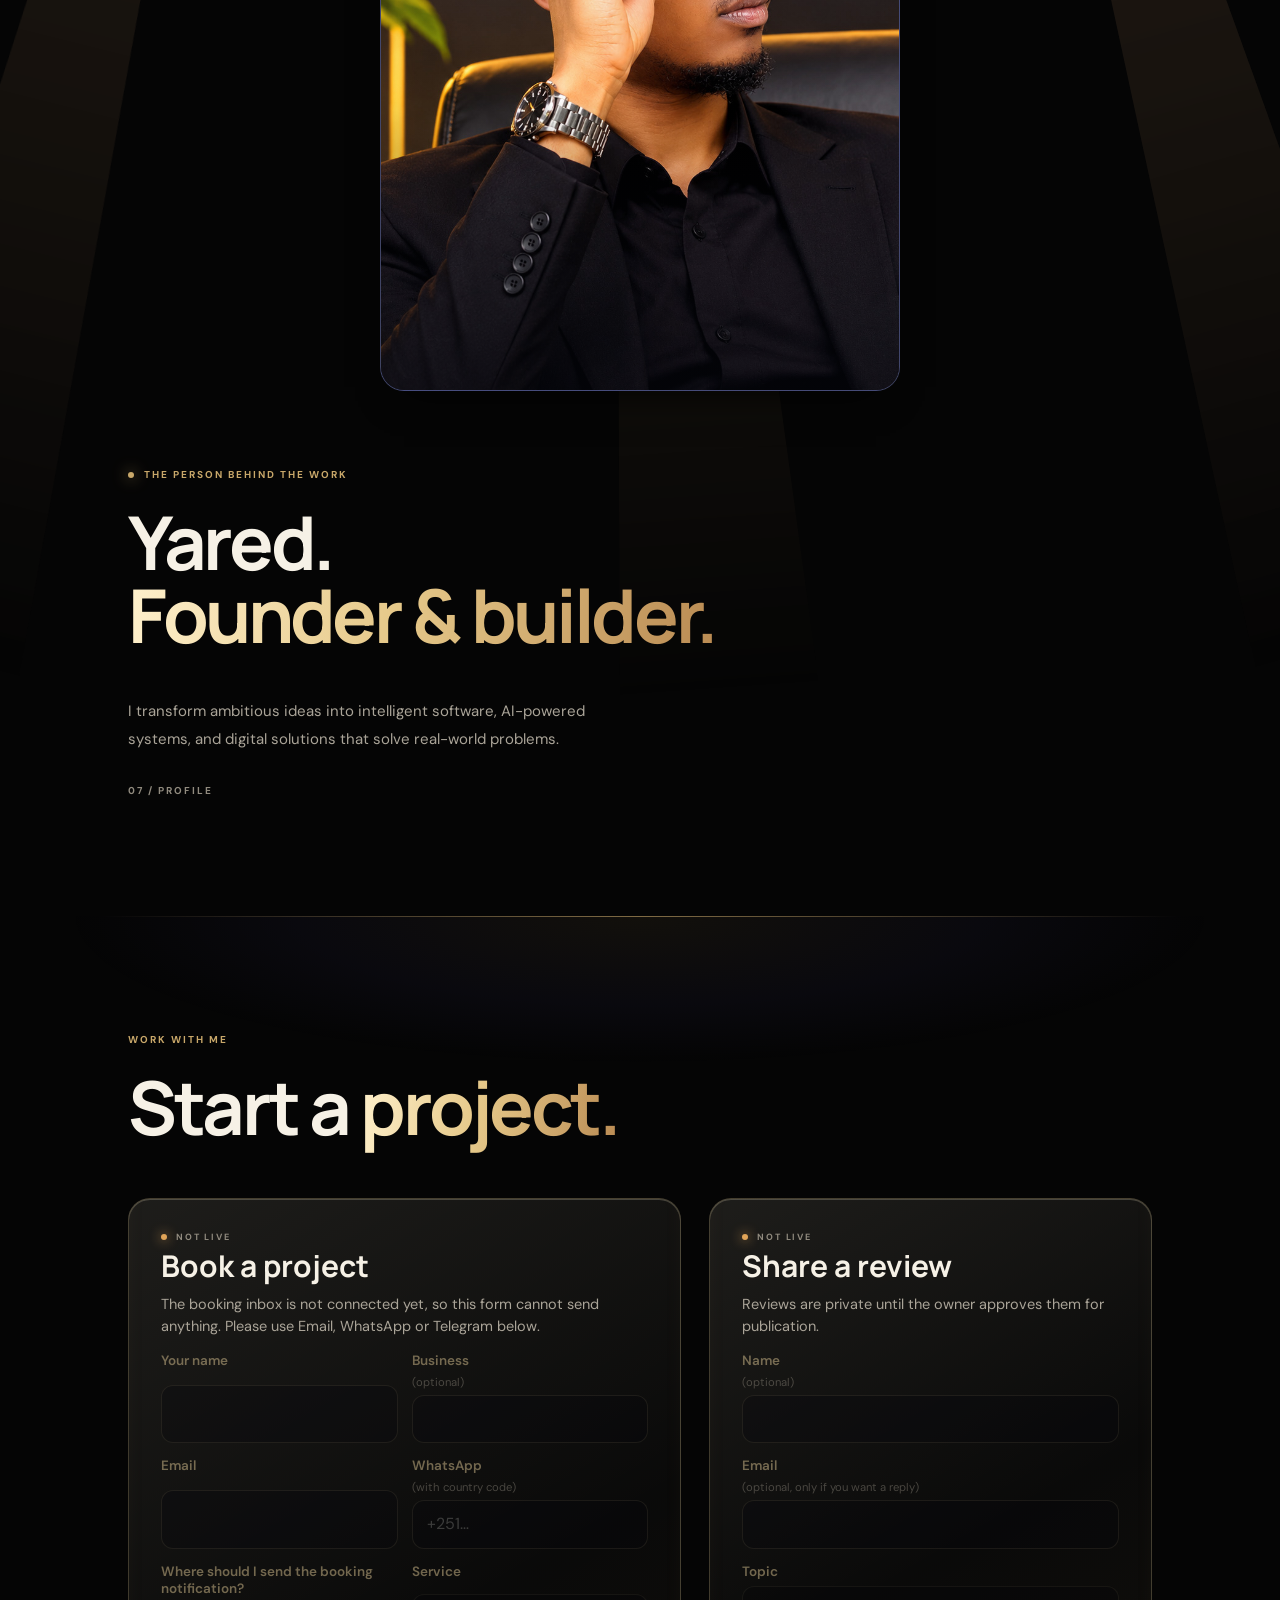
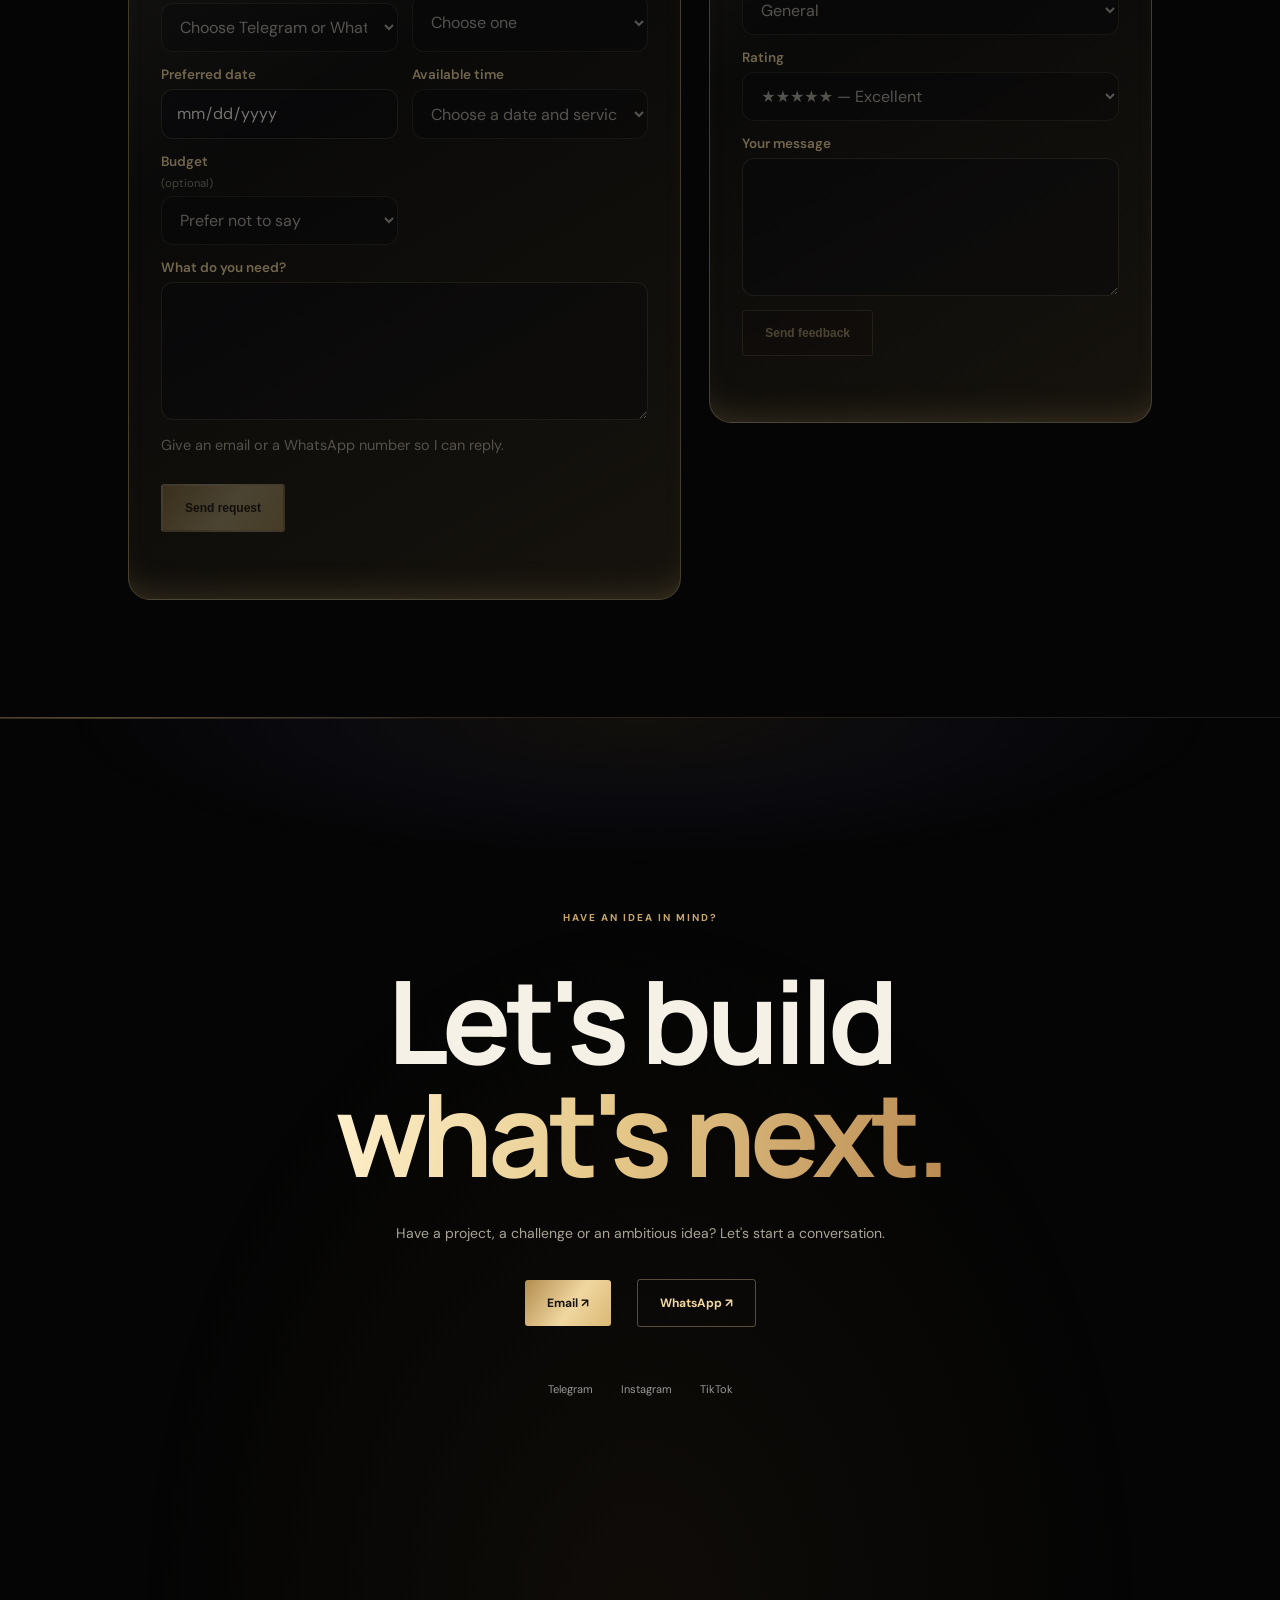
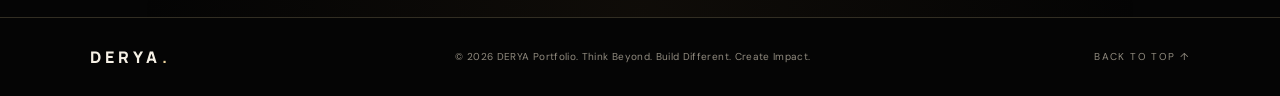
==== commit 82410521: "Use bespoke visual covers across project gallery" ====
--- a/index.html
+++ b/index.html
@@ -29,6 +29,7 @@
   <link rel="stylesheet" href="journey.css">
   <link rel="stylesheet" href="signature.css">
   <link rel="stylesheet" href="luxe-mobile.css">
+  <link rel="stylesheet" href="depth-bg.css">
 </head>
 <body>
   <a class="skip-link" href="#main">Skip to content</a>
@@ -107,10 +108,10 @@
       <div class="s7-reel-sticky">
         <div class="s7-reel-meta" aria-hidden="true"><span class="s7-reel-hint"></span><span class="s7-reel-bar"><i></i></span></div>
         <div class="project-grid s7-reel-track">
-      <article class="project-card project-featured" data-project-category="ai" data-accent="aurex" data-slug="aurex-ai"><div class="project-art art-aurex"><span class="s7-plane p1" aria-hidden="true"></span><span class="s7-plane p2" aria-hidden="true"></span><span class="art-orb"></span><span class="art-word">AUREX<span>AI</span></span><small>INTELLIGENCE / ASSISTANT</small></div><div class="project-meta"><div><span class="project-type">AI ASSISTANT CONCEPT</span><h3>AUREX AI</h3><p>An AI assistant project exploring intelligent interaction and digital productivity.</p></div><span class="project-number">01</span></div><span class="status-note">PROJECT SHOWCASE · DEMO LINK TO BE ADDED</span></article>
-      <article class="project-card" data-project-category="business" data-accent="derya" data-slug="derya-capital"><div class="project-art art-derya"><span class="s7-plane p1" aria-hidden="true"></span><span class="s7-plane p2" aria-hidden="true"></span><span class="art-symbol">D.</span><small>CAPITAL / DIGITAL SYSTEMS</small></div><div class="project-meta"><div><span class="project-type">BUSINESS TECHNOLOGY</span><h3>DERYA CAPITAL</h3><p>A business and technology initiative.</p></div><span class="project-number">02</span></div><span class="status-note">PROJECT SHOWCASE · DEMO LINK TO BE ADDED</span></article>
-      <article class="project-card" data-project-category="software" data-accent="rent" data-slug="rent-manager"><div class="project-art art-rent"><span class="s7-plane p1" aria-hidden="true"></span><span class="s7-plane p2" aria-hidden="true"></span><span class="rent-window">RENT<br><b>MANAGER</b><i>PROPERTY OPERATIONS</i></span></div><div class="project-meta"><div><span class="project-type">MANAGEMENT SOFTWARE</span><h3>Rent Manager</h3><p>A property-management software project.</p></div><span class="project-number">03</span></div><span class="status-note">PROJECT SHOWCASE · DEMO LINK TO BE ADDED</span></article>
-      <article class="project-card" data-project-category="ai" data-accent="pulse" data-slug="derya-pulse-ai"><div class="project-art art-pulse"><span class="s7-plane p1" aria-hidden="true"></span><span class="s7-plane p2" aria-hidden="true"></span><span class="pulse-line">⌁</span><small>MARKET / ANALYTICS</small></div><div class="project-meta"><div><span class="project-type">TRADING TECHNOLOGY</span><h3>DERYA PULSE AI</h3><p>An AI-assisted trading technology project.</p></div><span class="project-number">04</span></div><span class="status-note">PROJECT SHOWCASE · DEMO LINK TO BE ADDED</span></article>
+      <article class="project-card project-featured" data-project-category="ai" data-accent="aurex" data-slug="aurex-ai"><div class="project-art art-aurex"><img class="project-cover" src="assets/project-aurex.svg" alt="AUREX AI intelligence core visualization" loading="lazy" decoding="async"></div><div class="project-meta"><div><span class="project-type">AI ASSISTANT CONCEPT</span><h3>AUREX AI</h3><p>An AI assistant project exploring intelligent interaction and digital productivity.</p></div><span class="project-number">01</span></div><span class="status-note">PROJECT SHOWCASE · DEMO LINK TO BE ADDED</span></article>
+      <article class="project-card" data-project-category="business" data-accent="derya" data-slug="derya-capital"><div class="project-art art-derya"><img class="project-cover" src="assets/project-derya-capital.svg" alt="DERYA CAPITAL financial technology dashboard visualization" loading="lazy" decoding="async"></div><div class="project-meta"><div><span class="project-type">BUSINESS TECHNOLOGY</span><h3>DERYA CAPITAL</h3><p>A business and technology initiative.</p></div><span class="project-number">02</span></div><span class="status-note">PROJECT SHOWCASE · DEMO LINK TO BE ADDED</span></article>
+      <article class="project-card" data-project-category="software" data-accent="rent" data-slug="rent-manager"><div class="project-art art-rent"><img class="project-cover" src="assets/project-rent-manager.svg" alt="Rent Manager architectural property operations visualization" loading="lazy" decoding="async"></div><div class="project-meta"><div><span class="project-type">MANAGEMENT SOFTWARE</span><h3>Rent Manager</h3><p>A property-management software project.</p></div><span class="project-number">03</span></div><span class="status-note">PROJECT SHOWCASE · DEMO LINK TO BE ADDED</span></article>
+      <article class="project-card" data-project-category="ai" data-accent="pulse" data-slug="derya-pulse-ai"><div class="project-art art-pulse"><img class="project-cover" src="assets/project-pulse-ai.svg" alt="DERYA PULSE AI market analytics visualization" loading="lazy" decoding="async"></div><div class="project-meta"><div><span class="project-type">TRADING TECHNOLOGY</span><h3>DERYA PULSE AI</h3><p>An AI-assisted trading technology project.</p></div><span class="project-number">04</span></div><span class="status-note">PROJECT SHOWCASE · DEMO LINK TO BE ADDED</span></article>
         </div>
       </div>
     </div>
@@ -225,6 +226,7 @@
   <script src="stage5.js"></script>
   <script src="stage6.js"></script>
   <script src="stage7.js"></script>
+  <script src="depth-bg.js"></script>
   <script src="config.js"></script>
   <script src="cms-public.js"></script>
 </body></html>
--- a/depth-bg.css
+++ b/depth-bg.css
@@ -0,0 +1,6 @@
+/* Desktop cinematic depth layer (drawn by depth-bg.js). Phones, tablets, touch devices, reduced motion and
+   low-power mode never start it, so mobile stays light. It sits behind all content and never takes pointer events. */
+.depth-bg { position: fixed; inset: 0; width: 100%; height: 100%; z-index: -1; pointer-events: none; display: none; }
+@media (min-width: 1024px) and (hover: hover) and (pointer: fine) and (prefers-reduced-motion: no-preference) {
+  html:not(.lite) .depth-bg { display: block; }
+}
